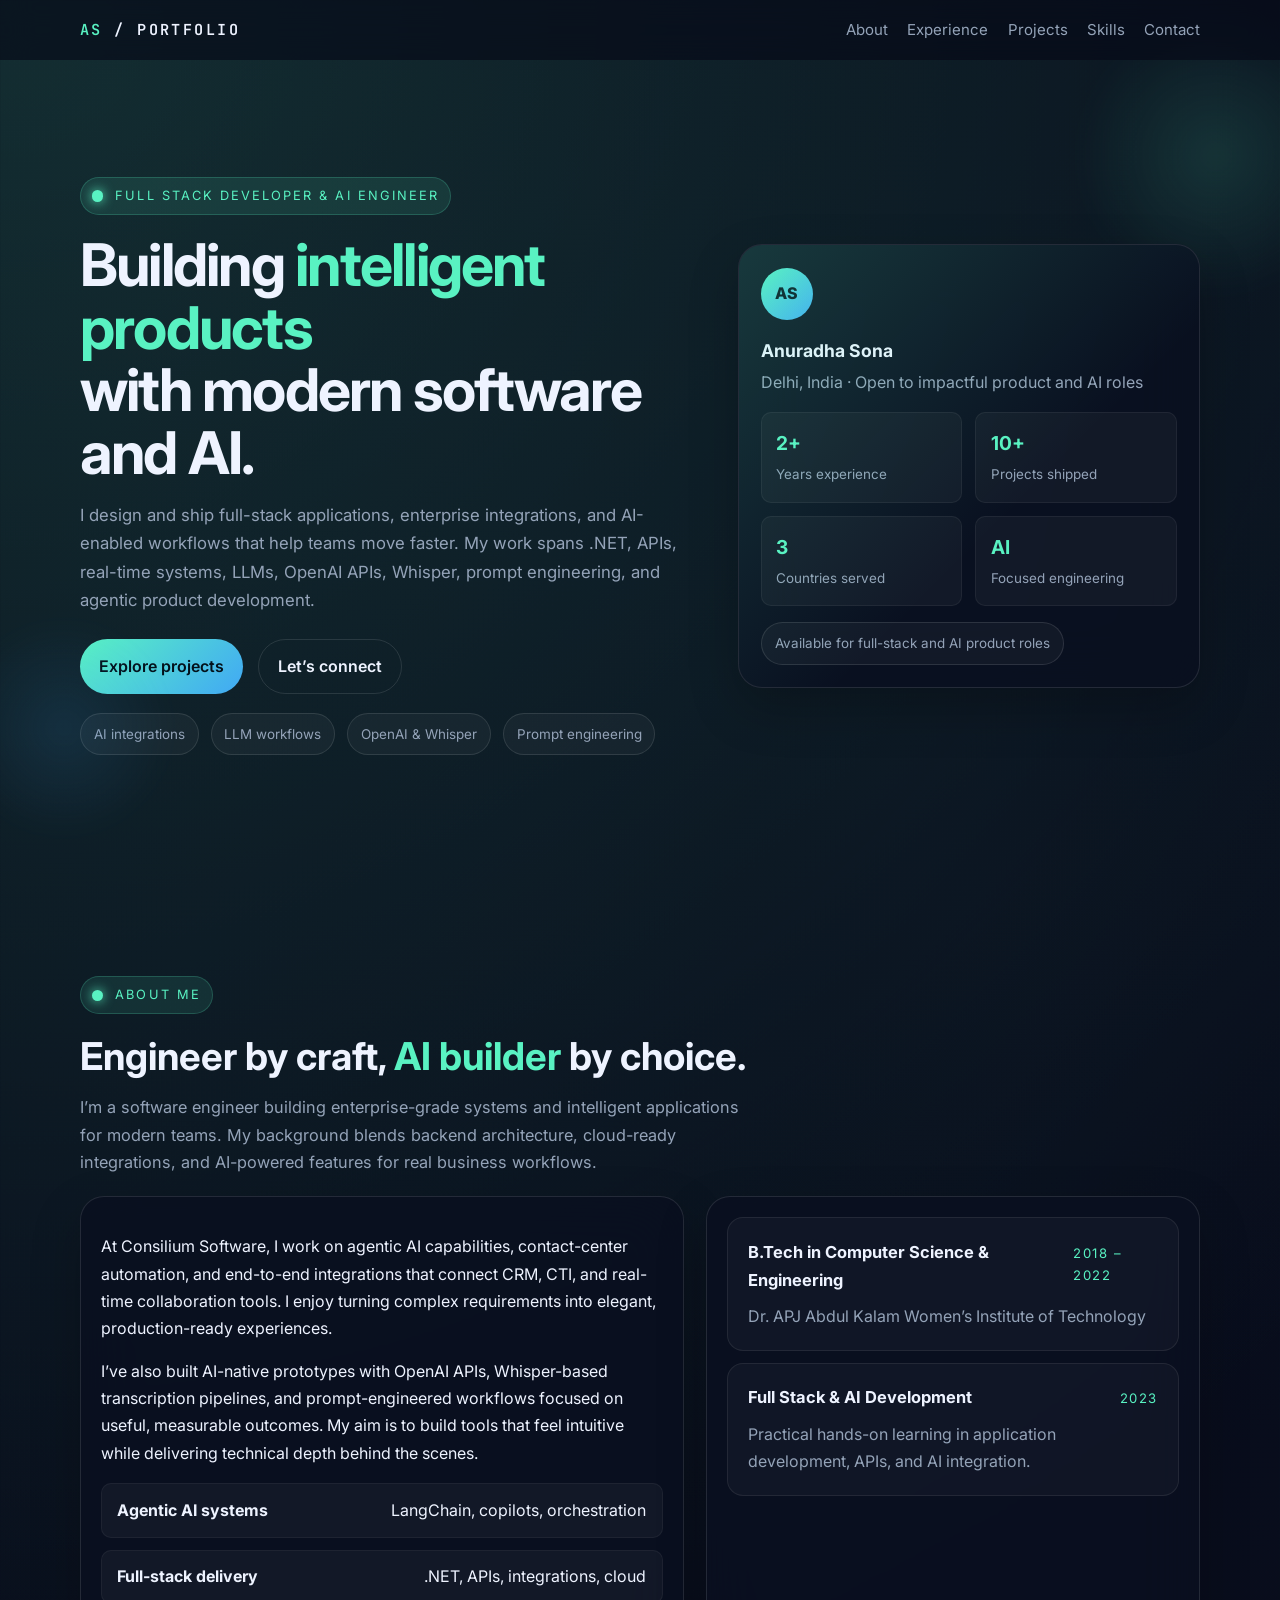
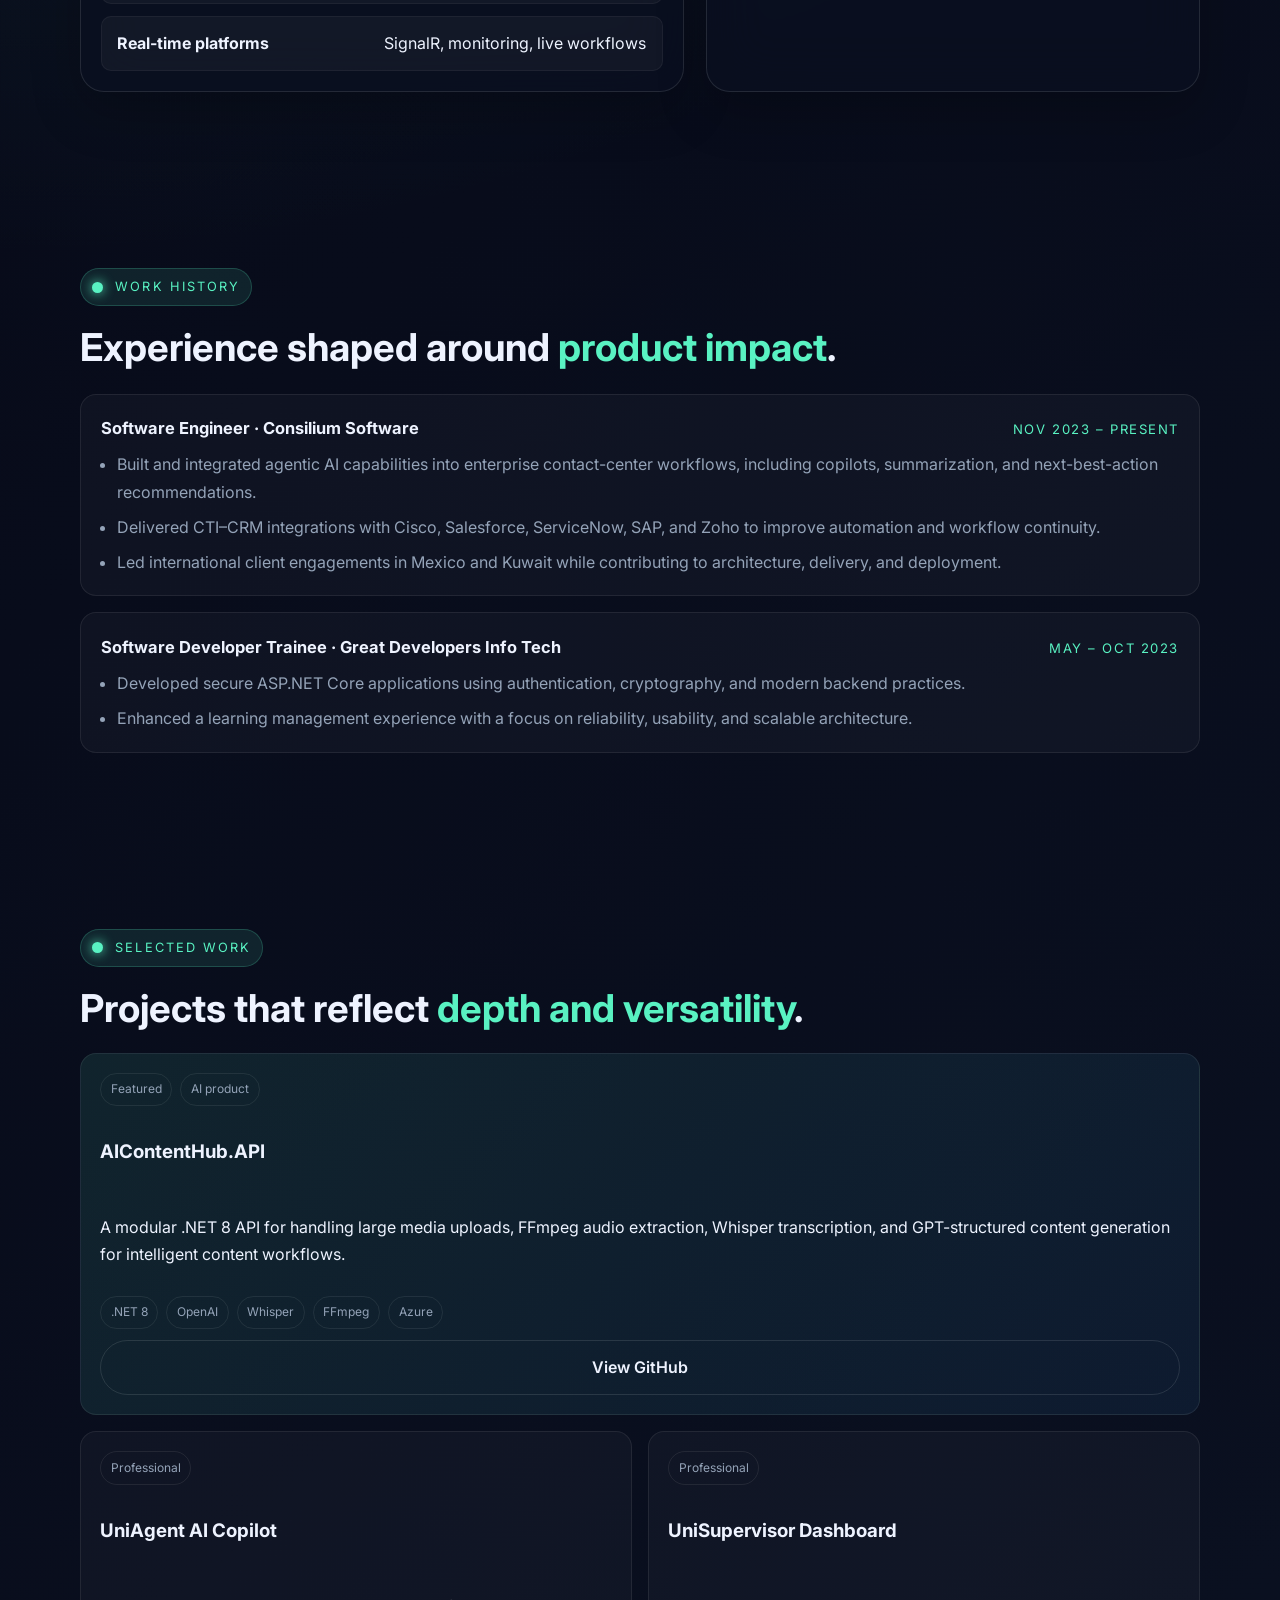
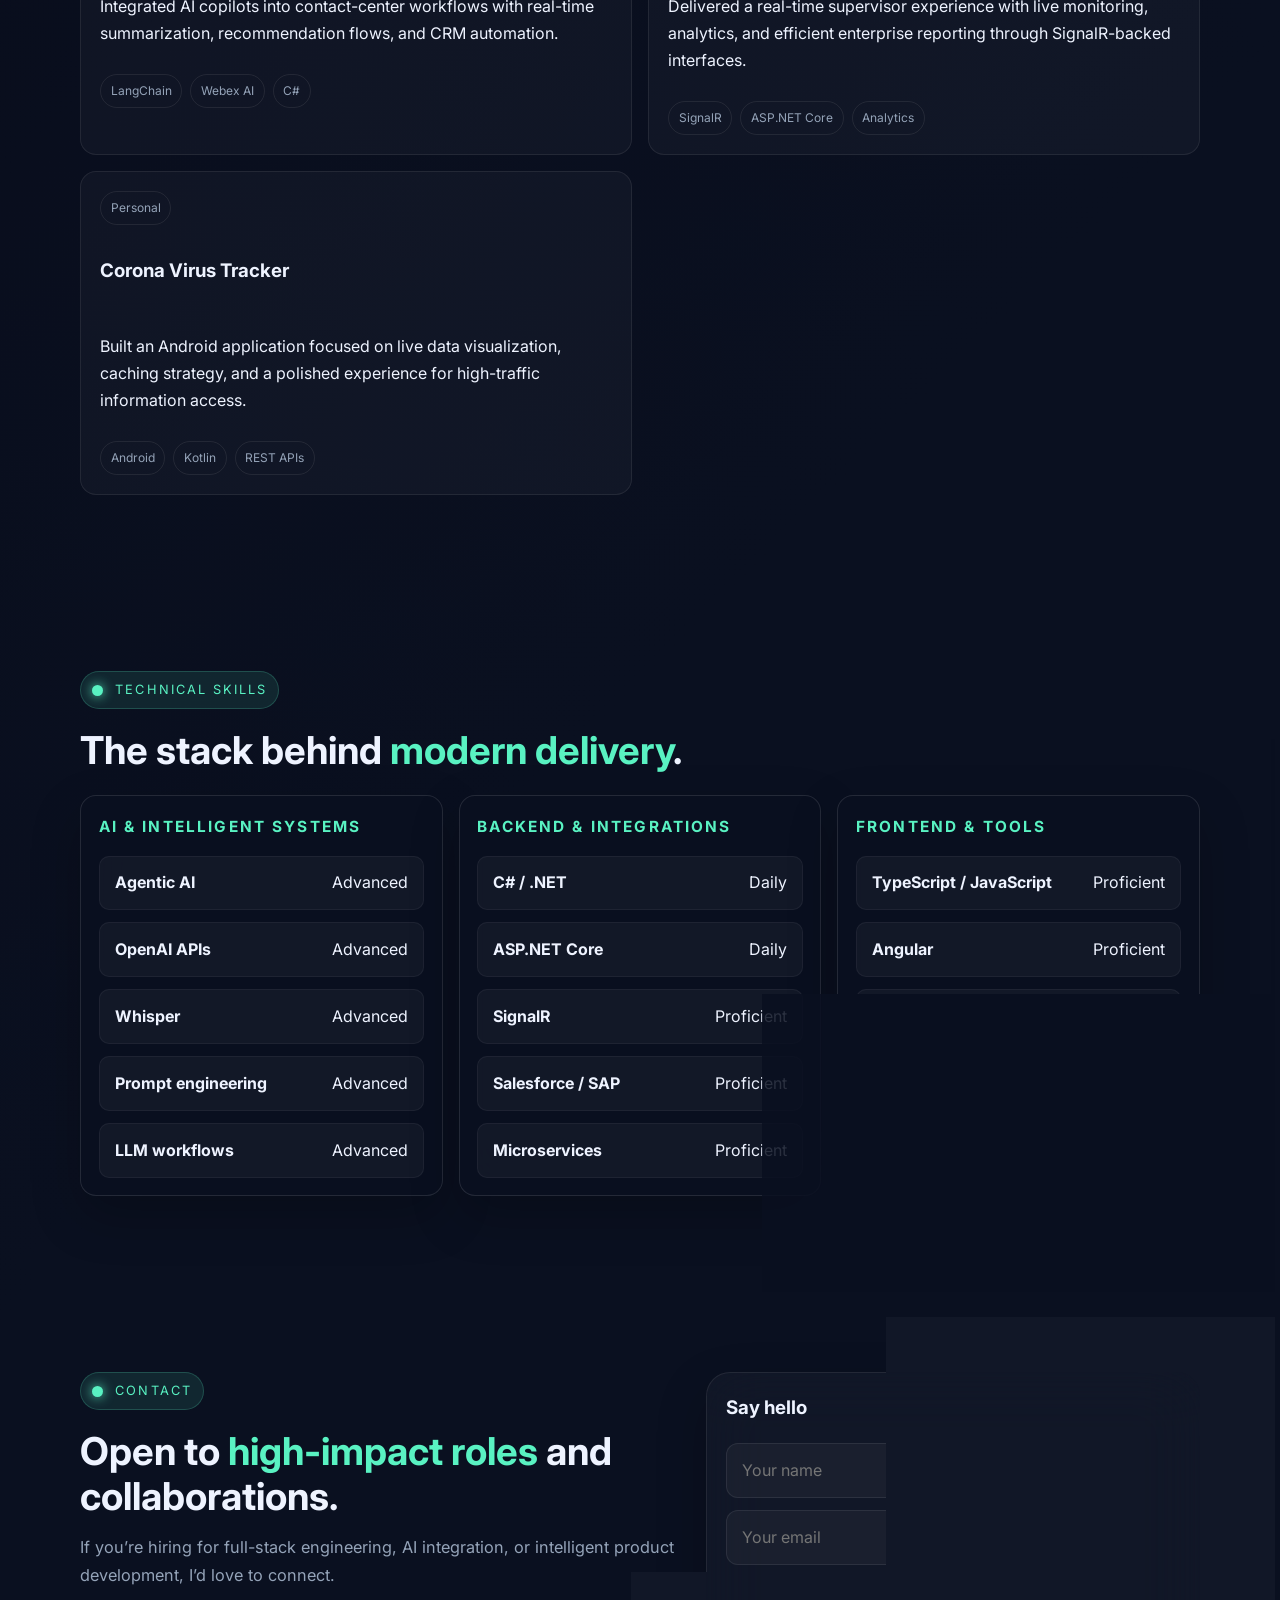
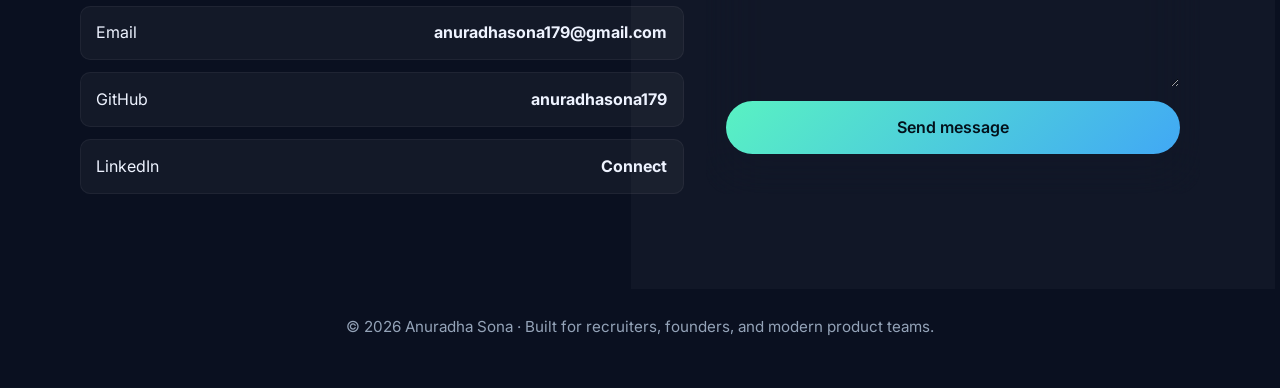
==== index.html @ 0323f6c6 "Refresh portfolio site with animated AI-focused design" ====
﻿<!DOCTYPE html>
<html lang="en">
  <head>
    <meta charset="UTF-8" />
    <meta name="viewport" content="width=device-width, initial-scale=1.0" />
    <meta name="description" content="Anuradha Sona is a Full Stack Developer and AI Engineer building intelligent applications with .NET, LLMs, OpenAI APIs, Whisper, and modern cloud integrations." />
    <meta name="theme-color" content="#060816" />
    <title>Anuradha Sona | Full Stack Developer & AI Engineer</title>
    <link rel="preconnect" href="https://fonts.googleapis.com" />
    <link rel="preconnect" href="https://fonts.gstatic.com" crossorigin />
    <link href="https://fonts.googleapis.com/css2?family=Inter:wght@400;500;600;700;800&family=JetBrains+Mono:wght@500;600&display=swap" rel="stylesheet" />
    <link rel="stylesheet" href="css/base.css" />
    <link rel="stylesheet" href="css/components.css" />
    <link rel="stylesheet" href="css/animations.css" />
  </head>
  <body>
    <div class="loading-screen" aria-hidden="true"><span>Loading portfolio…</span></div>
    <header class="site-header">
      <div class="container nav">
        <a class="brand" href="#hero"><span>AS</span> / portfolio</a>
        <nav aria-label="Primary navigation">
          <ul class="nav-links">
            <li><a href="#about">About</a></li>
            <li><a href="#experience">Experience</a></li>
            <li><a href="#projects">Projects</a></li>
            <li><a href="#skills">Skills</a></li>
            <li><a href="#contact">Contact</a></li>
          </ul>
        </nav>
      </div>
    </header>

    <main>
      <section class="hero" id="hero">
        <div class="hero-orb orb-one"></div>
        <div class="hero-orb orb-two"></div>
        <div class="container hero-grid">
          <div class="hero-copy reveal">
            <div class="eyebrow">Full Stack Developer & AI Engineer</div>
            <h1>Building <span>intelligent products</span><br />with modern software and AI.</h1>
            <p class="section-copy">I design and ship full-stack applications, enterprise integrations, and AI-enabled workflows that help teams move faster. My work spans .NET, APIs, real-time systems, LLMs, OpenAI APIs, Whisper, prompt engineering, and agentic product development.</p>
            <div class="hero-actions">
              <a class="btn btn-primary" href="#projects">Explore projects</a>
              <a class="btn btn-secondary" href="#contact">Let’s connect</a>
            </div>
            <ul class="hero-highlights">
              <li class="chip">AI integrations</li>
              <li class="chip">LLM workflows</li>
              <li class="chip">OpenAI & Whisper</li>
              <li class="chip">Prompt engineering</li>
            </ul>
          </div>
          <aside class="hero-card panel parallax-card reveal">
            <div class="avatar">AS</div>
            <h3>Anuradha Sona</h3>
            <p>Delhi, India · Open to impactful product and AI roles</p>
            <div class="stat-grid">
              <div class="stat-box"><strong>2+</strong><span>Years experience</span></div>
              <div class="stat-box"><strong>10+</strong><span>Projects shipped</span></div>
              <div class="stat-box"><strong>3</strong><span>Countries served</span></div>
              <div class="stat-box"><strong>AI</strong><span>Focused engineering</span></div>
            </div>
            <div class="chip">Available for full-stack and AI product roles</div>
          </aside>
        </div>
      </section>

      <section id="about">
        <div class="container">
          <div class="eyebrow">About me</div>
          <h2 class="section-title">Engineer by craft, <span>AI builder</span> by choice.</h2>
          <p class="section-copy reveal">I’m a software engineer building enterprise-grade systems and intelligent applications for modern teams. My background blends backend architecture, cloud-ready integrations, and AI-powered features for real business workflows.</p>
          <div class="about-grid" style="margin-top:1.2rem;">
            <div class="panel reveal" style="padding:1.25rem; border-radius: var(--radius-lg);">
              <p>At Consilium Software, I work on agentic AI capabilities, contact-center automation, and end-to-end integrations that connect CRM, CTI, and real-time collaboration tools. I enjoy turning complex requirements into elegant, production-ready experiences.</p>
              <p>I’ve also built AI-native prototypes with OpenAI APIs, Whisper-based transcription pipelines, and prompt-engineered workflows focused on useful, measurable outcomes. My aim is to build tools that feel intuitive while delivering technical depth behind the scenes.</p>
              <div class="focus-list">
                <div class="focus-item"><strong>Agentic AI systems</strong><span>LangChain, copilots, orchestration</span></div>
                <div class="focus-item"><strong>Full-stack delivery</strong><span>.NET, APIs, integrations, cloud</span></div>
                <div class="focus-item"><strong>Real-time platforms</strong><span>SignalR, monitoring, live workflows</span></div>
              </div>
            </div>
            <div class="panel reveal" style="padding:1.25rem; border-radius: var(--radius-lg);">
              <div class="timeline-card" style="margin-bottom:0.8rem;">
                <div class="timeline-head">
                  <h3>B.Tech in Computer Science & Engineering</h3>
                  <span class="timeline-meta">2018 – 2022</span>
                </div>
                <p style="margin:0; color: var(--muted);">Dr. APJ Abdul Kalam Women’s Institute of Technology</p>
              </div>
              <div class="timeline-card">
                <div class="timeline-head">
                  <h3>Full Stack & AI Development</h3>
                  <span class="timeline-meta">2023</span>
                </div>
                <p style="margin:0; color: var(--muted);">Practical hands-on learning in application development, APIs, and AI integration.</p>
              </div>
            </div>
          </div>
        </div>
      </section>

      <section id="experience">
        <div class="container">
          <div class="eyebrow">Work history</div>
          <h2 class="section-title">Experience shaped around <span>product impact</span>.</h2>
          <div class="timeline reveal">
            <article class="timeline-card">
              <div class="timeline-head">
                <h3>Software Engineer · Consilium Software</h3>
                <span class="timeline-meta">Nov 2023 – Present</span>
              </div>
              <ul>
                <li>Built and integrated agentic AI capabilities into enterprise contact-center workflows, including copilots, summarization, and next-best-action recommendations.</li>
                <li>Delivered CTI–CRM integrations with Cisco, Salesforce, ServiceNow, SAP, and Zoho to improve automation and workflow continuity.</li>
                <li>Led international client engagements in Mexico and Kuwait while contributing to architecture, delivery, and deployment.</li>
              </ul>
            </article>
            <article class="timeline-card">
              <div class="timeline-head">
                <h3>Software Developer Trainee · Great Developers Info Tech</h3>
                <span class="timeline-meta">May – Oct 2023</span>
              </div>
              <ul>
                <li>Developed secure ASP.NET Core applications using authentication, cryptography, and modern backend practices.</li>
                <li>Enhanced a learning management experience with a focus on reliability, usability, and scalable architecture.</li>
              </ul>
            </article>
          </div>
        </div>
      </section>

      <section id="projects">
        <div class="container">
          <div class="eyebrow">Selected work</div>
          <h2 class="section-title">Projects that reflect <span>depth and versatility</span>.</h2>
          <div class="project-grid">
            <article class="project-card featured reveal">
              <div class="tag-row"><span class="tag">Featured</span><span class="tag">AI product</span></div>
              <h3>AIContentHub.API</h3>
              <p>A modular .NET 8 API for handling large media uploads, FFmpeg audio extraction, Whisper transcription, and GPT-structured content generation for intelligent content workflows.</p>
              <div class="tag-row"><span class="tag">.NET 8</span><span class="tag">OpenAI</span><span class="tag">Whisper</span><span class="tag">FFmpeg</span><span class="tag">Azure</span></div>
              <a class="btn btn-secondary" href="https://github.com/anuradhasona179" target="_blank" rel="noreferrer">View GitHub</a>
            </article>
            <article class="project-card reveal">
              <div class="tag-row"><span class="tag">Professional</span></div>
              <h3>UniAgent AI Copilot</h3>
              <p>Integrated AI copilots into contact-center workflows with real-time summarization, recommendation flows, and CRM automation.</p>
              <div class="tag-row"><span class="tag">LangChain</span><span class="tag">Webex AI</span><span class="tag">C#</span></div>
            </article>
            <article class="project-card reveal">
              <div class="tag-row"><span class="tag">Professional</span></div>
              <h3>UniSupervisor Dashboard</h3>
              <p>Delivered a real-time supervisor experience with live monitoring, analytics, and efficient enterprise reporting through SignalR-backed interfaces.</p>
              <div class="tag-row"><span class="tag">SignalR</span><span class="tag">ASP.NET Core</span><span class="tag">Analytics</span></div>
            </article>
            <article class="project-card reveal">
              <div class="tag-row"><span class="tag">Personal</span></div>
              <h3>Corona Virus Tracker</h3>
              <p>Built an Android application focused on live data visualization, caching strategy, and a polished experience for high-traffic information access.</p>
              <div class="tag-row"><span class="tag">Android</span><span class="tag">Kotlin</span><span class="tag">REST APIs</span></div>
            </article>
          </div>
        </div>
      </section>

      <section id="skills">
        <div class="container">
          <div class="eyebrow">Technical skills</div>
          <h2 class="section-title">The stack behind <span>modern delivery</span>.</h2>
          <div class="skills-grid">
            <div class="panel reveal">
              <h3>AI & intelligent systems</h3>
              <div class="skill-list">
                <div class="skill-item"><strong>Agentic AI</strong><span>Advanced</span></div>
                <div class="skill-item"><strong>OpenAI APIs</strong><span>Advanced</span></div>
                <div class="skill-item"><strong>Whisper</strong><span>Advanced</span></div>
                <div class="skill-item"><strong>Prompt engineering</strong><span>Advanced</span></div>
                <div class="skill-item"><strong>LLM workflows</strong><span>Advanced</span></div>
              </div>
            </div>
            <div class="panel reveal">
              <h3>Backend & integrations</h3>
              <div class="skill-list">
                <div class="skill-item"><strong>C# / .NET</strong><span>Daily</span></div>
                <div class="skill-item"><strong>ASP.NET Core</strong><span>Daily</span></div>
                <div class="skill-item"><strong>SignalR</strong><span>Proficient</span></div>
                <div class="skill-item"><strong>Salesforce / SAP</strong><span>Proficient</span></div>
                <div class="skill-item"><strong>Microservices</strong><span>Proficient</span></div>
              </div>
            </div>
            <div class="panel reveal">
              <h3>Frontend & tools</h3>
              <div class="skill-list">
                <div class="skill-item"><strong>TypeScript / JavaScript</strong><span>Proficient</span></div>
                <div class="skill-item"><strong>Angular</strong><span>Proficient</span></div>
                <div class="skill-item"><strong>SQL / DBMS</strong><span>Daily</span></div>
                <div class="skill-item"><strong>Git / TFS</strong><span>Daily</span></div>
                <div class="skill-item"><strong>Docker / Cloud</strong><span>Growing</span></div>
              </div>
            </div>
          </div>
        </div>
      </section>

      <section id="contact">
        <div class="container contact-grid">
          <div class="contact-copy reveal">
            <div class="eyebrow">Contact</div>
            <h2 class="section-title">Open to <span>high-impact roles</span> and collaborations.</h2>
            <p class="section-copy">If you’re hiring for full-stack engineering, AI integration, or intelligent product development, I’d love to connect.</p>
            <div class="contact-list">
              <a class="contact-link" href="mailto:anuradhasona179@gmail.com"><span>Email</span><strong>anuradhasona179@gmail.com</strong></a>
              <a class="contact-link" href="https://github.com/anuradhasona179" target="_blank" rel="noreferrer"><span>GitHub</span><strong>anuradhasona179</strong></a>
              <a class="contact-link" href="https://www.linkedin.com/" target="_blank" rel="noreferrer"><span>LinkedIn</span><strong>Connect</strong></a>
            </div>
          </div>
          <div class="contact-card panel reveal">
            <h3 style="margin-top:0;">Say hello</h3>
            <form class="contact-form">
              <input type="text" name="name" placeholder="Your name" required />
              <input type="email" name="email" placeholder="Your email" required />
              <textarea name="message" placeholder="Tell me about the role or project"></textarea>
              <button class="btn btn-primary" type="submit">Send message</button>
            </form>
          </div>
        </div>
      </section>
    </main>

    <footer class="site-footer">
      <div class="container">© 2026 Anuradha Sona · Built for recruiters, founders, and modern product teams.</div>
    </footer>

    <script src="js/main.js"></script>
    <script src="js/animations.js"></script>
  </body>
</html>
---- css/base.css ----
:root {
  --bg: #060816;
  --bg-soft: #0c1226;
  --panel: rgba(10, 16, 32, 0.86);
  --border: rgba(255,255,255,0.11);
  --text: #eef3ff;
  --muted: #94a3b8;
  --accent: #59f2c2;
  --accent-strong: #41a8f5;
  --accent-warm: #ff9966;
  --shadow: 0 20px 50px rgba(0,0,0,0.22);
  --radius-lg: 24px;
  --radius-md: 16px;
  --radius-sm: 10px;
  color-scheme: dark;
}

* { box-sizing: border-box; }
html { scroll-behavior: smooth; }
body {
  margin: 0;
  font-family: "Inter", "Segoe UI", Roboto, sans-serif;
  background:
    radial-gradient(circle at top left, rgba(89,242,194,0.16), transparent 35%),
    linear-gradient(135deg, var(--bg), #0a1020 70%);
  color: var(--text);
  line-height: 1.7;
  overflow-x: hidden;
}

body.loaded .loading-screen { opacity: 0; visibility: hidden; }
a { color: inherit; text-decoration: none; }
img { max-width: 100%; display: block; }
button, input, textarea { font: inherit; }

.container {
  width: min(1120px, calc(100% - 2rem));
  margin: 0 auto;
}

section {
  padding: 5.5rem 0;
  position: relative;
}

.eyebrow {
  display: inline-flex;
  align-items: center;
  gap: 0.75rem;
  padding: 0.45rem 0.7rem;
  border-radius: 999px;
  background: rgba(89,242,194,0.1);
  border: 1px solid rgba(89,242,194,0.2);
  color: var(--accent);
  font-size: 0.8rem;
  text-transform: uppercase;
  letter-spacing: 0.16em;
  margin-bottom: 1.2rem;
}

.eyebrow::before {
  content: "";
  width: 0.7rem;
  height: 0.7rem;
  border-radius: 50%;
  background: var(--accent);
  box-shadow: 0 0 0.7rem var(--accent);
}

.section-title {
  font-size: clamp(1.9rem, 3vw, 2.8rem);
  line-height: 1.15;
  margin: 0 0 0.9rem;
  font-weight: 700;
}

.section-title span { color: var(--accent); }

.section-copy {
  color: var(--muted);
  font-size: 1.02rem;
  max-width: 680px;
}

.panel {
  background: var(--panel);
  border: 1px solid var(--border);
  box-shadow: var(--shadow);
  backdrop-filter: blur(28px);
}

.chip {
  display: inline-flex;
  align-items: center;
  gap: 0.5rem;
  padding: 0.55rem 0.8rem;
  border-radius: 999px;
  background: rgba(255,255,255,0.04);
  border: 1px solid var(--border);
  color: var(--muted);
  font-size: 0.84rem;
}

.sr-only {
  position: absolute;
  width: 1px;
  height: 1px;
  padding: 0;
  margin: -1px;
  overflow: hidden;
  clip: rect(0,0,0,0);
  border: 0;
}

@media (max-width: 720px) {
  section { padding: 4.25rem 0; }
}
---- css/components.css ----
.site-header {
  position: sticky;
  top: 0;
  z-index: 40;
  backdrop-filter: blur(16px);
  background: rgba(6, 8, 22, 0.6);
  border-bottom: 1px solid transparent;
  transition: border-color 220ms ease, background 220ms ease;
}

.site-header.scrolled {
  background: rgba(6, 8, 22, 0.9);
  border-color: var(--border);
}

.nav {
  display: flex;
  align-items: center;
  justify-content: space-between;
  padding: 1rem 0;
}

.brand {
  font-family: "JetBrains Mono", "Fira Code", monospace;
  font-size: 0.95rem;
  font-weight: 600;
  letter-spacing: 0.16em;
  text-transform: uppercase;
}

.brand span { color: var(--accent); }

.nav-links {
  display: flex;
  gap: 1.2rem;
  list-style: none;
  padding: 0;
  margin: 0;
}

.nav-links a {
  color: var(--muted);
  font-size: 0.94rem;
  transition: color 180ms ease;
}

.nav-links a:hover,
.nav-links a:focus-visible {
  color: var(--accent);
}

.hero {
  padding-top: 4.5rem;
  min-height: 92vh;
  display: flex;
  align-items: center;
}

.hero-grid {
  display: grid;
  grid-template-columns: 1.15fr 0.85fr;
  gap: 2rem;
  align-items: center;
}

.hero-copy h1 {
  font-size: clamp(2.3rem, 4.6vw, 4.4rem);
  line-height: 1.06;
  margin: 0 0 1rem;
  letter-spacing: -0.03em;
}

.hero-copy h1 span {
  color: var(--accent);
}

.hero-copy .section-copy {
  font-size: 1.05rem;
  margin-bottom: 1.4rem;
}

.hero-actions {
  display: flex;
  flex-wrap: wrap;
  gap: 0.9rem;
  margin: 1.5rem 0 1.2rem;
}

.btn {
  display: inline-flex;
  align-items: center;
  justify-content: center;
  border-radius: 999px;
  padding: 0.8rem 1.2rem;
  font-weight: 600;
  transition: transform 180ms ease, border-color 180ms ease, background 180ms ease;
}

.btn:hover,
.btn:focus-visible {
  transform: translateY(-2px);
}

.btn-primary {
  background: linear-gradient(135deg, var(--accent), var(--accent-strong));
  color: #03111b;
}

.btn-secondary {
  border: 1px solid var(--border);
  color: var(--text);
}

.hero-highlights {
  display: flex;
  flex-wrap: wrap;
  gap: 0.75rem;
  list-style: none;
  padding: 0;
  margin: 0;
}

.hero-card {
  padding: 1.4rem;
  border-radius: var(--radius-lg);
  position: relative;
  overflow: hidden;
}

.hero-card::before {
  content: "";
  position: absolute;
  inset: 0;
  background: linear-gradient(135deg, rgba(89,242,194,0.18), transparent 60%);
  pointer-events: none;
}

.avatar {
  width: 3.25rem;
  height: 3.25rem;
  border-radius: 50%;
  display: grid;
  place-items: center;
  background: linear-gradient(135deg, var(--accent), var(--accent-strong));
  color: #04131f;
  font-weight: 800;
  margin-bottom: 1rem;
}

.hero-card h3 {
  margin: 0 0 0.2rem;
  font-size: 1.1rem;
}

.hero-card p {
  margin: 0 0 1rem;
  color: var(--muted);
}

.stat-grid {
  display: grid;
  grid-template-columns: repeat(2, minmax(0, 1fr));
  gap: 0.8rem;
  margin-bottom: 1rem;
}

.stat-box {
  padding: 0.9rem;
  border-radius: var(--radius-sm);
  background: rgba(255,255,255,0.04);
  border: 1px solid rgba(255,255,255,0.06);
}

.stat-box strong {
  display: block;
  font-size: 1.2rem;
  color: var(--accent);
}

.stat-box span { color: var(--muted); font-size: 0.84rem; }

.about-grid,
.contact-grid {
  display: grid;
  grid-template-columns: 1.1fr 0.9fr;
  gap: 1.4rem;
}

.about-copy p,
.contact-copy p {
  color: var(--muted);
  margin-bottom: 1rem;
}

.focus-list,
.skill-list {
  display: grid;
  gap: 0.75rem;
  margin-top: 1rem;
}

.focus-item,
.skill-item {
  display: flex;
  justify-content: space-between;
  gap: 1rem;
  padding: 0.8rem 0.95rem;
  border-radius: var(--radius-sm);
  background: rgba(255,255,255,0.04);
  border: 1px solid rgba(255,255,255,0.05);
}

.focus-item strong,
.skill-item strong { color: var(--text); }

.timeline {
  display: grid;
  gap: 1rem;
  margin-top: 1.5rem;
}

.timeline-card {
  padding: 1.2rem 1.25rem;
  border-radius: var(--radius-md);
  border: 1px solid rgba(255,255,255,0.08);
  background: rgba(255,255,255,0.03);
}

.timeline-head {
  display: flex;
  justify-content: space-between;
  align-items: baseline;
  gap: 1rem;
  margin-bottom: 0.6rem;
}

.timeline-head h3 { margin: 0; font-size: 1.03rem; }

.timeline-meta {
  color: var(--accent);
  font-size: 0.82rem;
  text-transform: uppercase;
  letter-spacing: 0.12em;
}

.timeline-card ul {
  margin: 0;
  padding-left: 1rem;
  color: var(--muted);
}

.timeline-card li + li { margin-top: 0.5rem; }

.project-grid {
  display: grid;
  grid-template-columns: repeat(2, minmax(0, 1fr));
  gap: 1rem;
  margin-top: 1.4rem;
}

.project-card {
  padding: 1.2rem;
  border-radius: var(--radius-md);
  border: 1px solid rgba(255,255,255,0.08);
  background: rgba(255,255,255,0.03);
  display: flex;
  flex-direction: column;
  gap: 0.7rem;
  transition: transform 220ms ease, border-color 220ms ease;
}

.project-card:hover {
  transform: translateY(-4px);
  border-color: rgba(89,242,194,0.28);
}

.project-card.featured {
  grid-column: span 2;
  background: linear-gradient(135deg, rgba(89,242,194,0.1), rgba(65,168,245,0.08));
}

.project-card .tag-row {
  display: flex;
  flex-wrap: wrap;
  gap: 0.5rem;
}

.project-card .tag {
  font-size: 0.75rem;
  color: var(--muted);
  padding: 0.35rem 0.6rem;
  border-radius: 999px;
  border: 1px solid rgba(255,255,255,0.08);
}

.skills-grid {
  display: grid;
  grid-template-columns: repeat(3, minmax(0, 1fr));
  gap: 1rem;
  margin-top: 1.4rem;
}

.skills-grid .panel {
  padding: 1.1rem;
  border-radius: var(--radius-md);
}

.skills-grid h3 {
  margin: 0 0 0.9rem;
  font-size: 0.96rem;
  color: var(--accent);
  text-transform: uppercase;
  letter-spacing: 0.14em;
}

.contact-card {
  padding: 1.2rem;
  border-radius: var(--radius-lg);
  border: 1px solid rgba(255,255,255,0.08);
  background: rgba(255,255,255,0.03);
}

.contact-list {
  display: grid;
  gap: 0.75rem;
  margin-top: 1rem;
}

.contact-link {
  display: flex;
  justify-content: space-between;
  align-items: center;
  padding: 0.8rem 0.95rem;
  border-radius: var(--radius-sm);
  background: rgba(255,255,255,0.04);
  border: 1px solid rgba(255,255,255,0.05);
}

.contact-form {
  display: grid;
  gap: 0.8rem;
  margin-top: 0.8rem;
}

.contact-form input,
.contact-form textarea {
  width: 100%;
  padding: 0.8rem 0.9rem;
  border-radius: 0.75rem;
  border: 1px solid rgba(255,255,255,0.08);
  background: rgba(255,255,255,0.04);
  color: var(--text);
}

.contact-form textarea { min-height: 110px; resize: vertical; }

.contact-form button {
  border: 0;
  cursor: pointer;
}

.site-footer {
  padding: 2rem 0 3rem;
  color: var(--muted);
  text-align: center;
  font-size: 0.95rem;
}

@media (max-width: 900px) {
  .hero-grid,
  .about-grid,
  .contact-grid {
    grid-template-columns: 1fr;
  }
  .project-grid,
  .skills-grid {
    grid-template-columns: 1fr;
  }
  .project-card.featured {
    grid-column: span 1;
  }
}

@media (max-width: 720px) {
  .nav-links { display: none; }
  .hero { padding-top: 3rem; }
  .stat-grid { grid-template-columns: 1fr; }
  .timeline-head { flex-direction: column; align-items: flex-start; }
}
---- css/animations.css ----
.loading-screen {
  position: fixed;
  inset: 0;
  z-index: 100;
  display: grid;
  place-items: center;
  background: #040611;
  transition: opacity 260ms ease, visibility 260ms ease;
}

.loading-screen span {
  color: var(--accent);
  font-family: "JetBrains Mono", "Fira Code", monospace;
  font-size: 0.95rem;
  letter-spacing: 0.16em;
  text-transform: uppercase;
  animation: pulse 1.2s infinite ease-in-out;
}

.reveal {
  opacity: 0;
  transform: translateY(22px);
  transition: opacity 650ms ease, transform 650ms ease;
}

.reveal.visible {
  opacity: 1;
  transform: none;
}

.hero-orb {
  position: absolute;
  border-radius: 50%;
  filter: blur(10px);
  opacity: 0.65;
  pointer-events: none;
}

.orb-one {
  width: 18rem;
  height: 18rem;
  right: -5rem;
  top: -3rem;
  background: radial-gradient(circle, rgba(89,242,194,0.2), transparent 70%);
  animation: float 6s ease-in-out infinite;
}

.orb-two {
  width: 14rem;
  height: 14rem;
  left: -3rem;
  bottom: 3rem;
  background: radial-gradient(circle, rgba(65,168,245,0.18), transparent 70%);
  animation: float 8s ease-in-out infinite reverse;
}

@keyframes float {
  0%,100% { transform: translate3d(0,0,0); }
  50% { transform: translate3d(0,12px,0); }
}

@keyframes pulse {
  0%,100% { opacity: 0.7; }
  50% { opacity: 1; }
}

@media (prefers-reduced-motion: reduce) {
  *, *::before, *::after {
    animation-duration: 0.01ms !important;
    animation-iteration-count: 1 !important;
    transition-duration: 0.01ms !important;
    scroll-behavior: auto !important;
  }
  .reveal { opacity: 1; transform: none; }
}
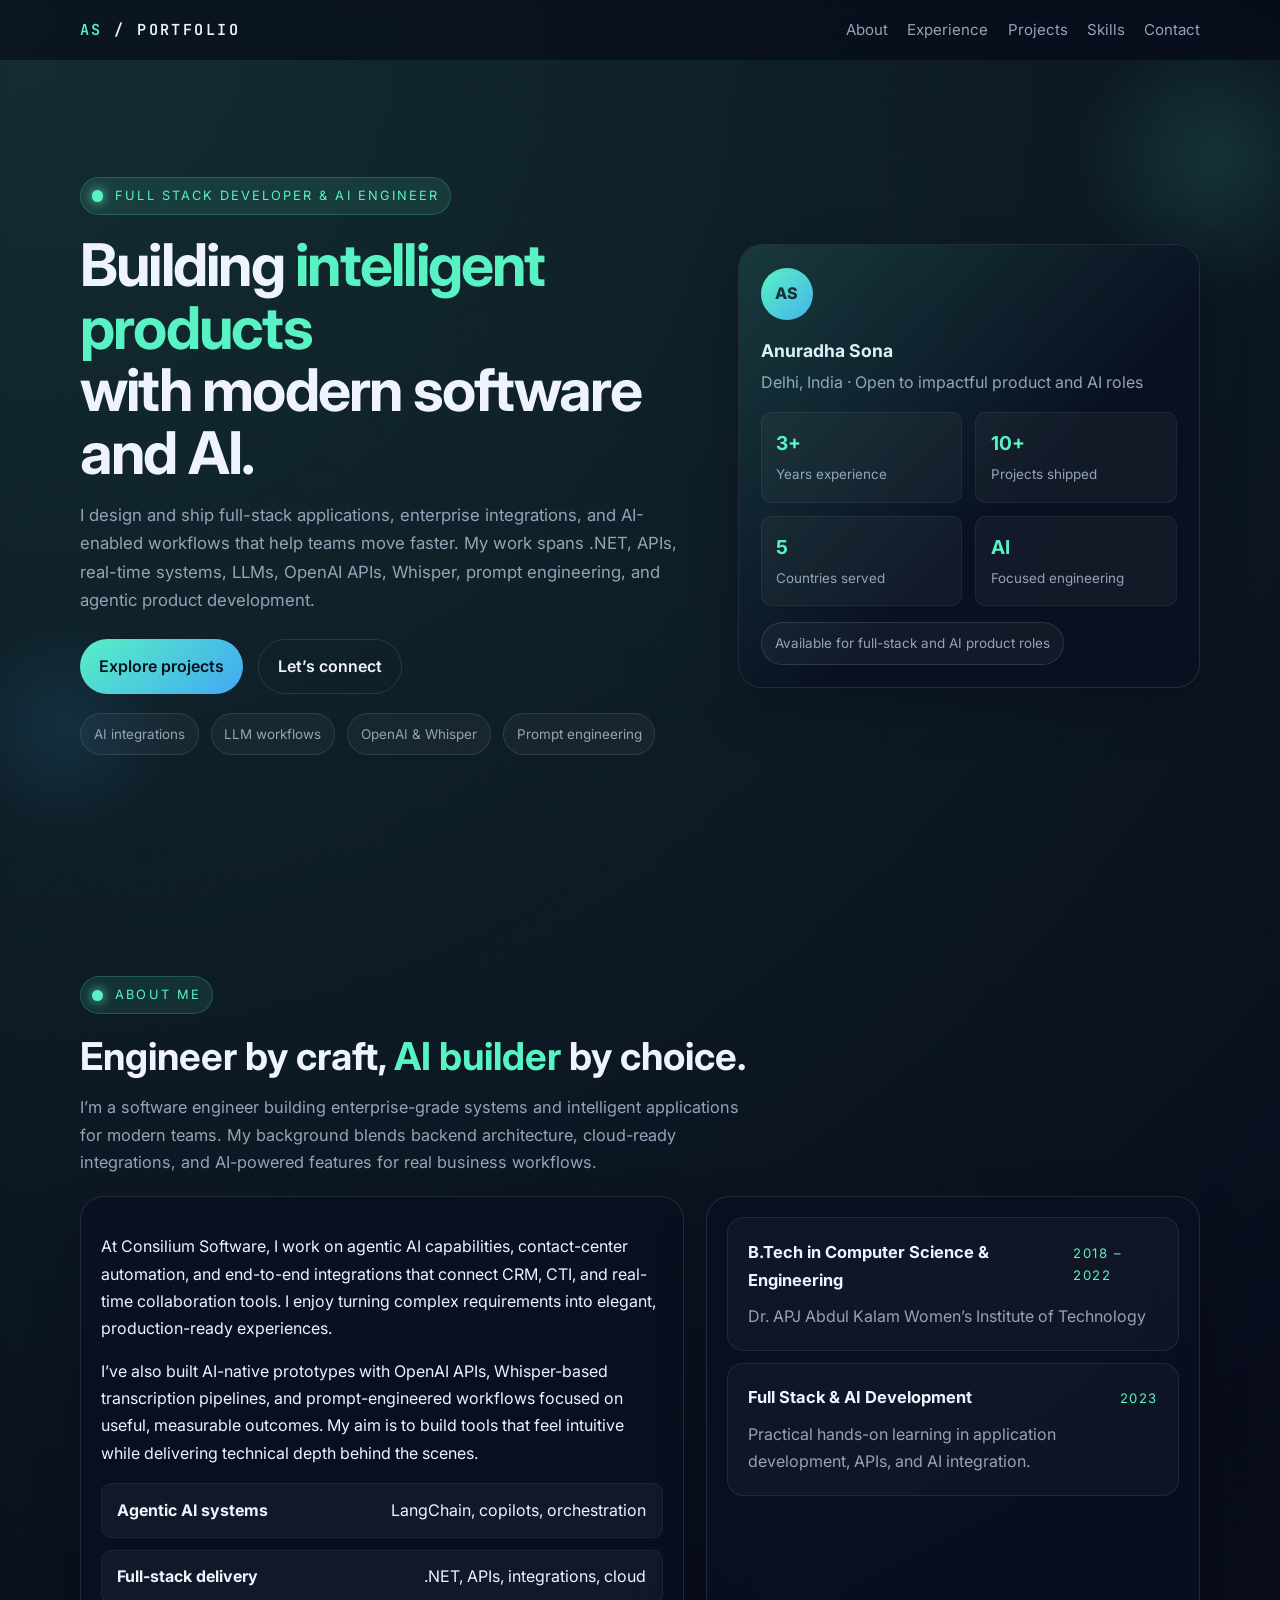
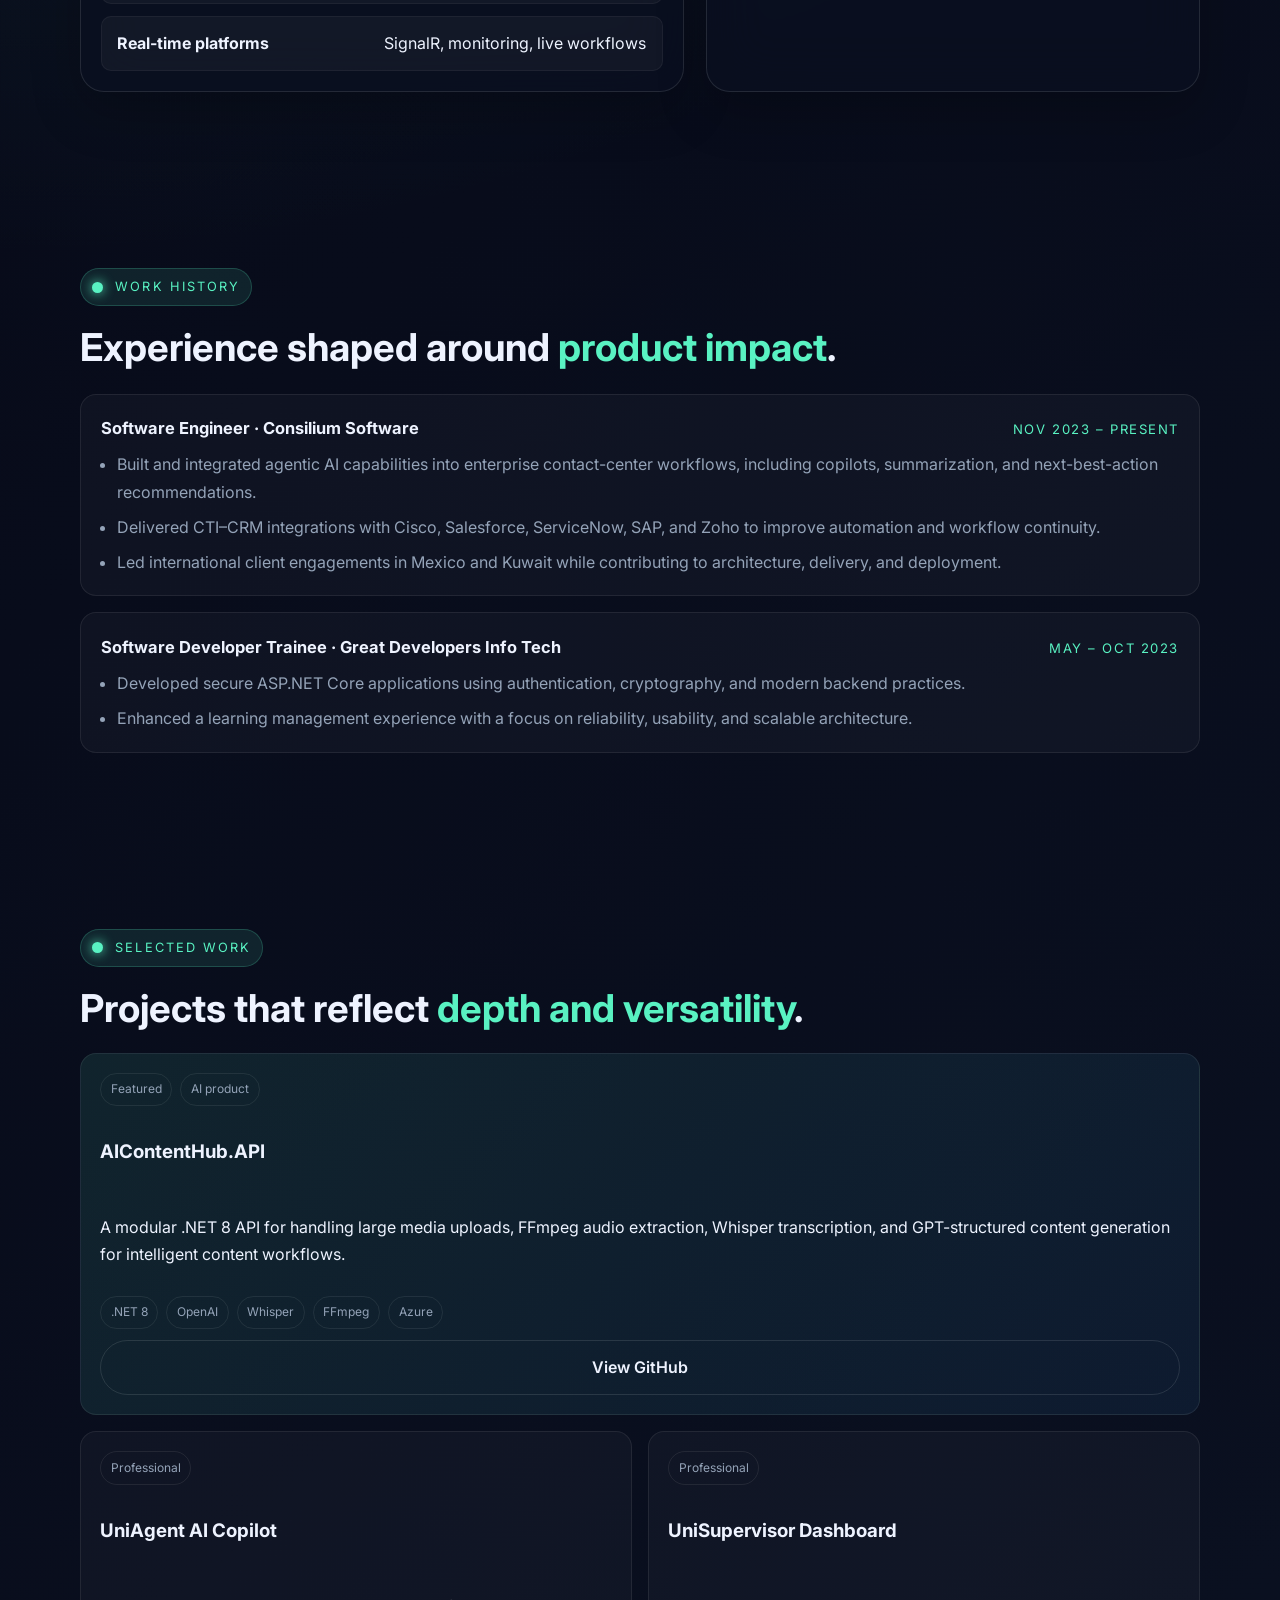
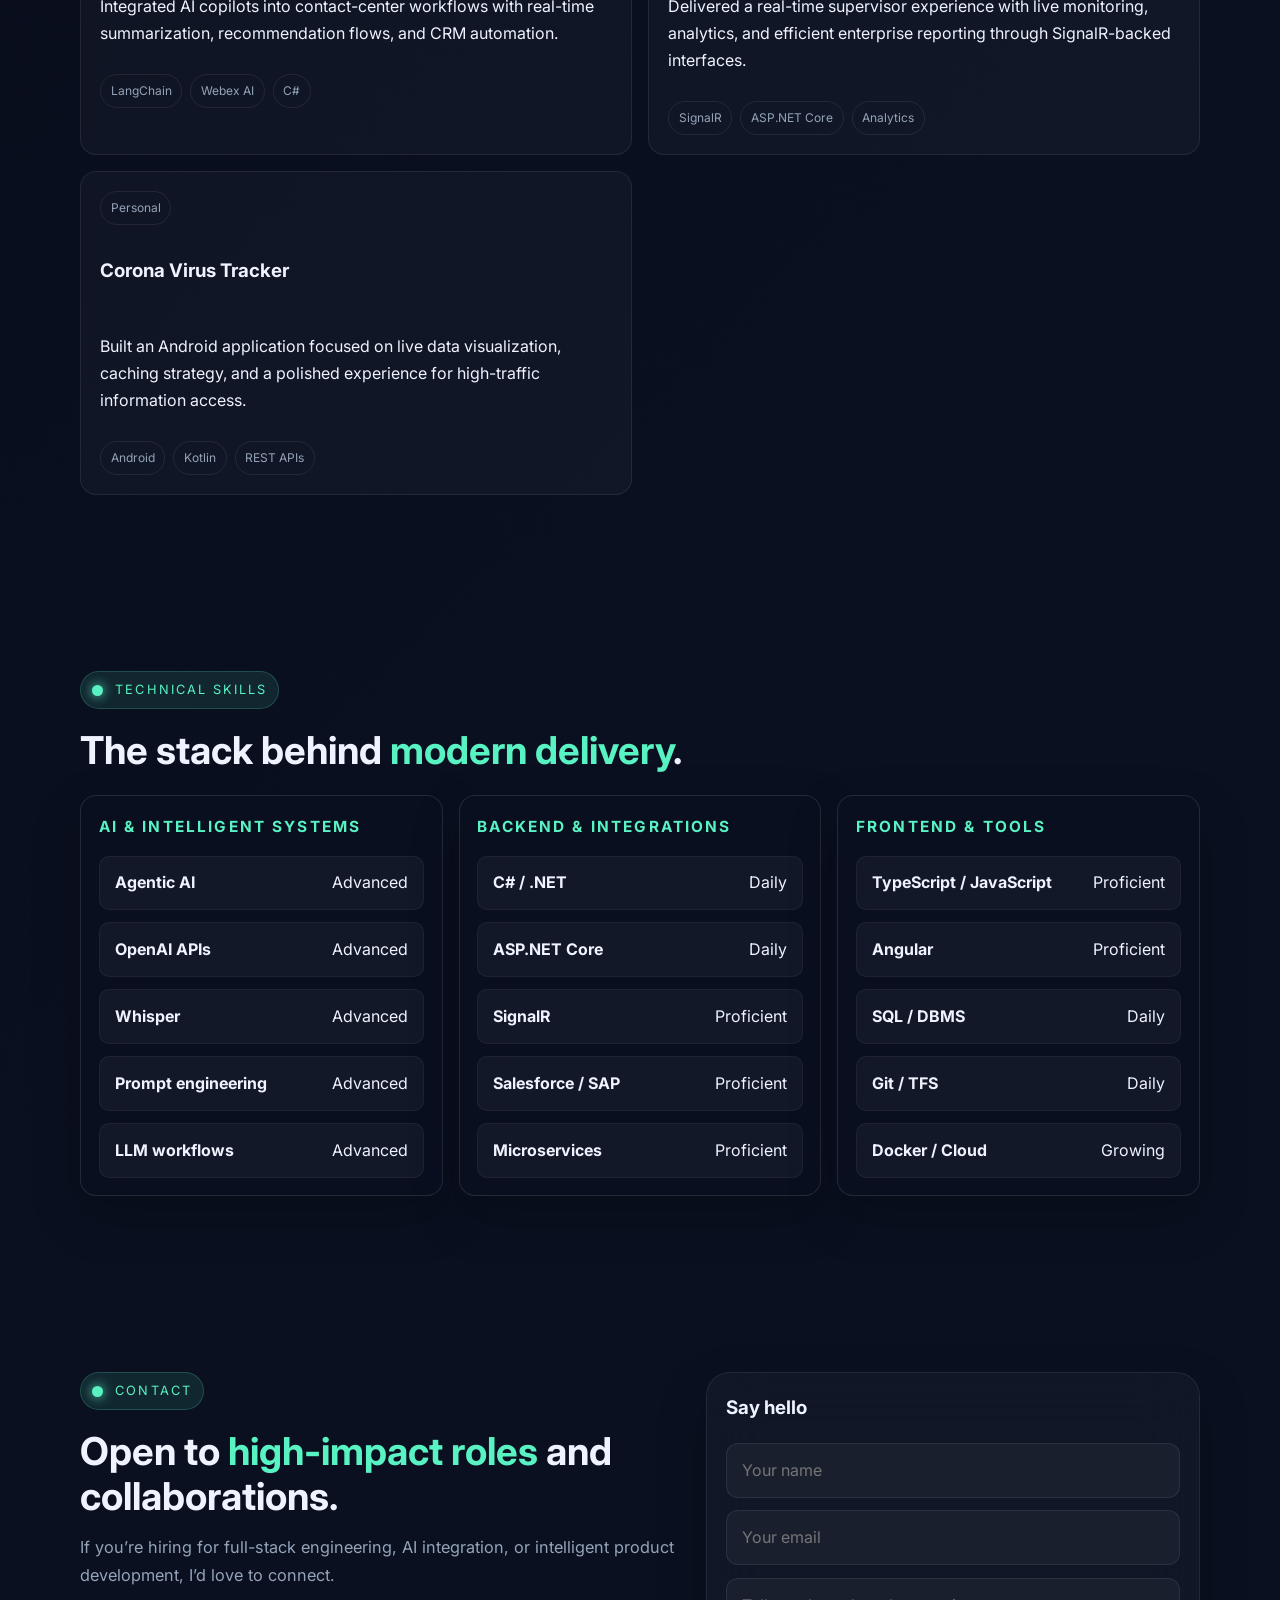
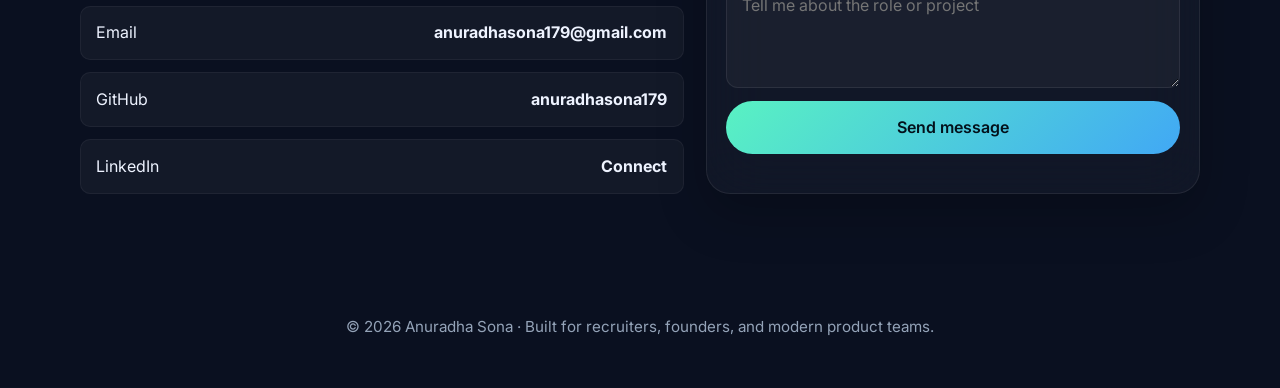
==== commit 6d9a94d3: "Update hero stats to 3+ years and 5 countries" ====
--- a/index.html
+++ b/index.html
@@ -55,9 +55,9 @@
             <h3>Anuradha Sona</h3>
             <p>Delhi, India · Open to impactful product and AI roles</p>
             <div class="stat-grid">
-              <div class="stat-box"><strong>2+</strong><span>Years experience</span></div>
+              <div class="stat-box"><strong>3+</strong><span>Years experience</span></div>
               <div class="stat-box"><strong>10+</strong><span>Projects shipped</span></div>
-              <div class="stat-box"><strong>3</strong><span>Countries served</span></div>
+              <div class="stat-box"><strong>5</strong><span>Countries served</span></div>
               <div class="stat-box"><strong>AI</strong><span>Focused engineering</span></div>
             </div>
             <div class="chip">Available for full-stack and AI product roles</div>
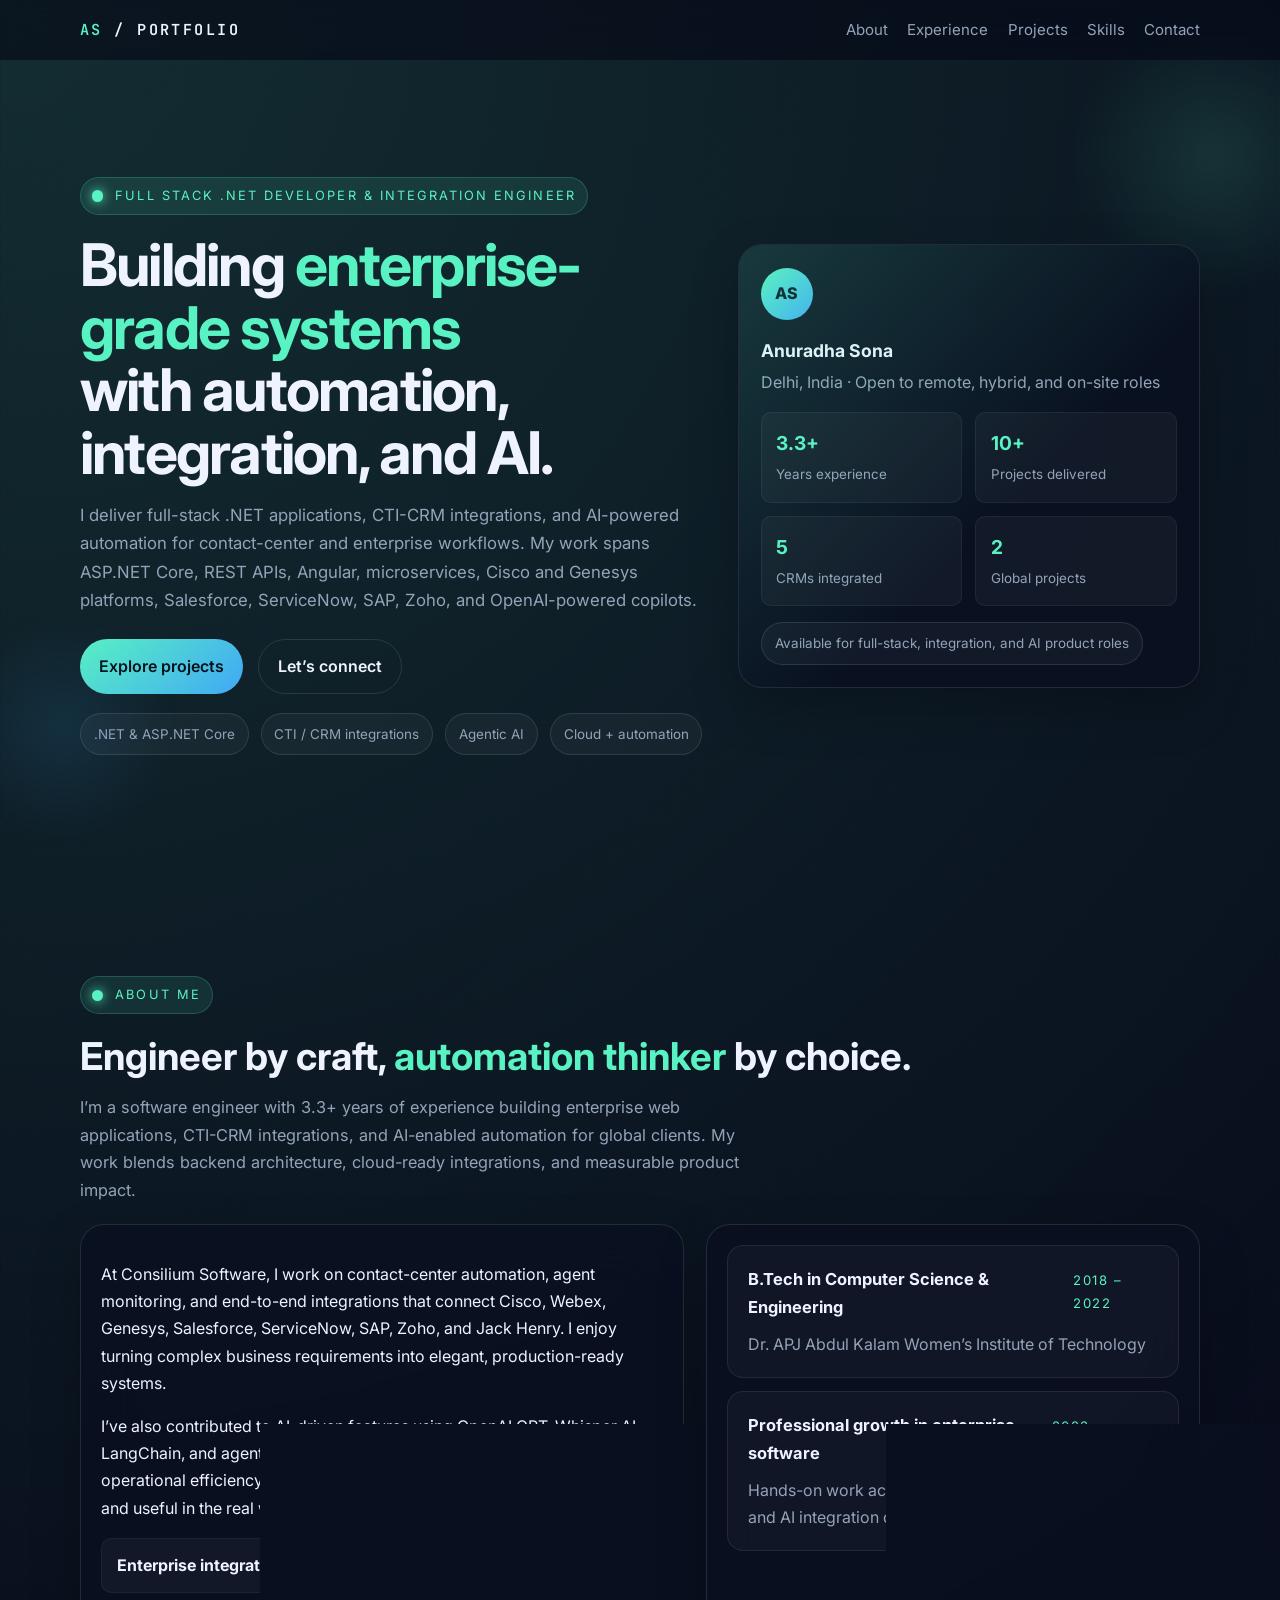
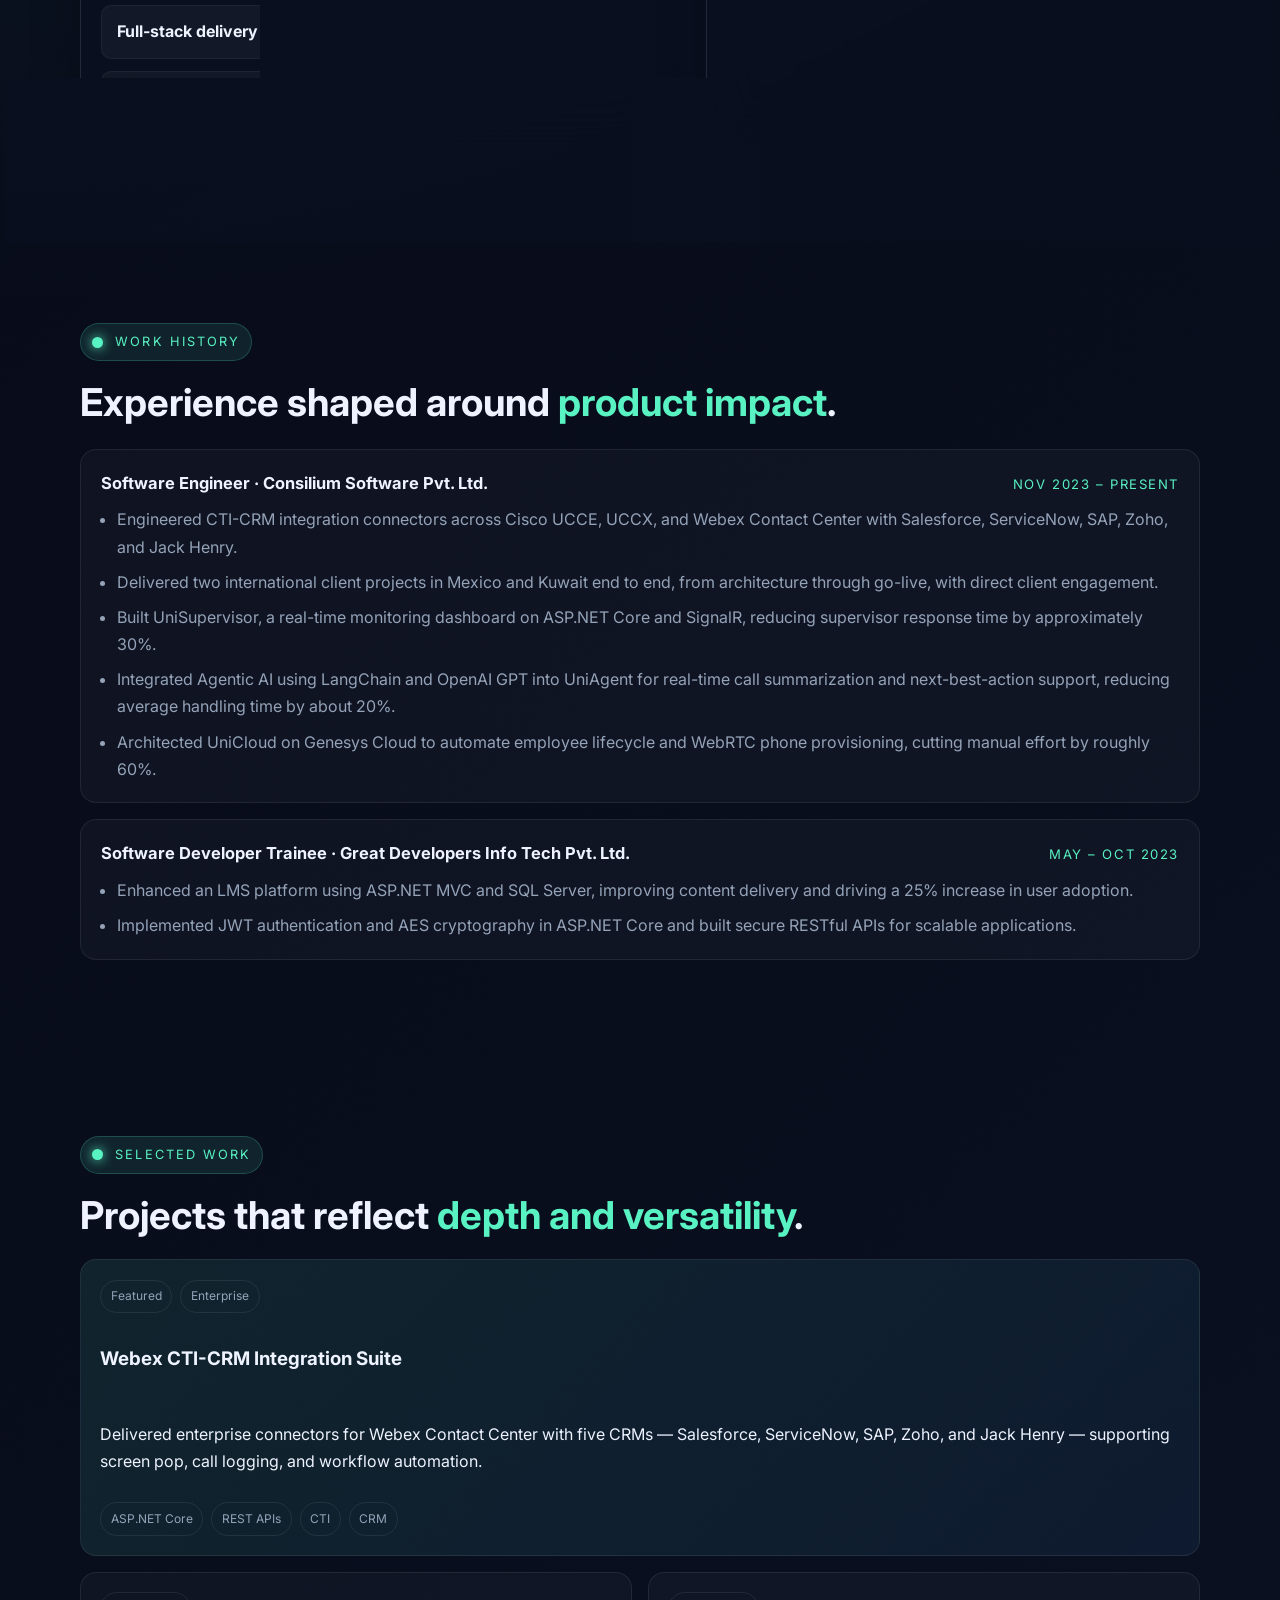
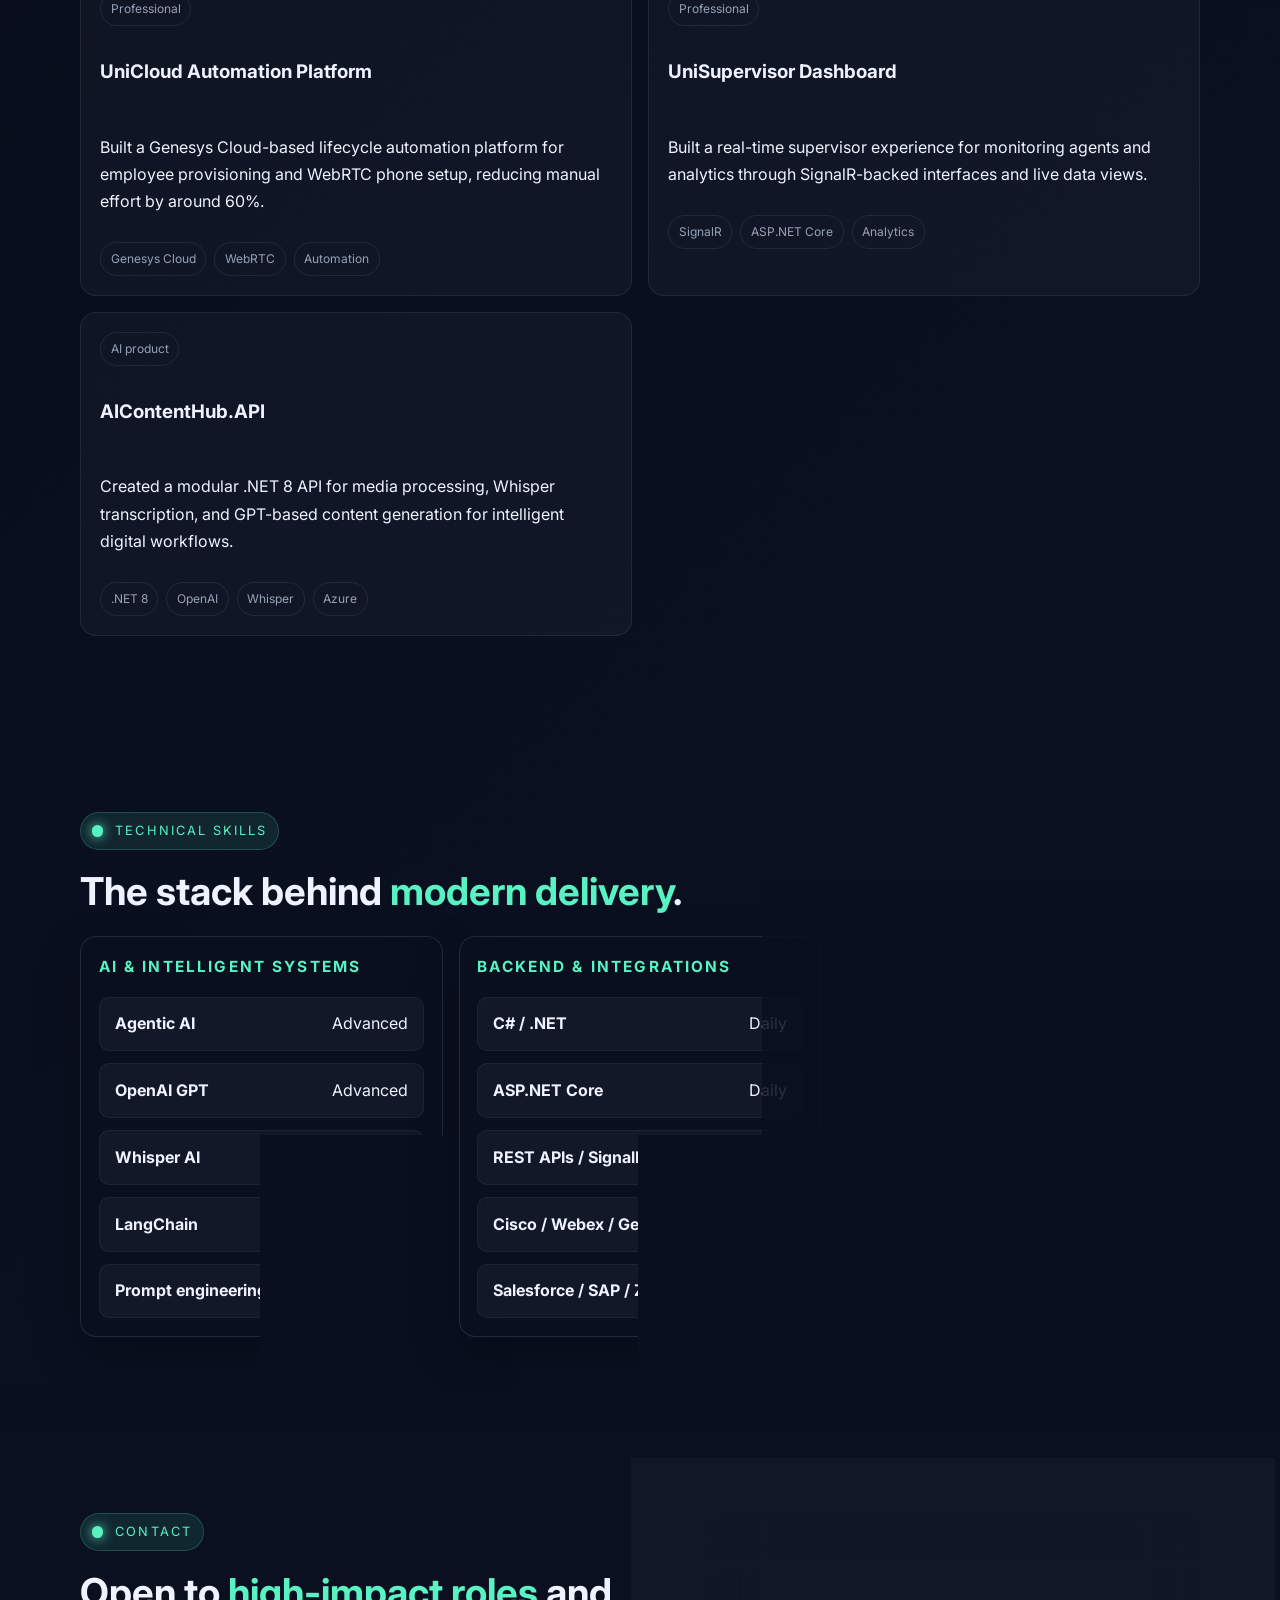
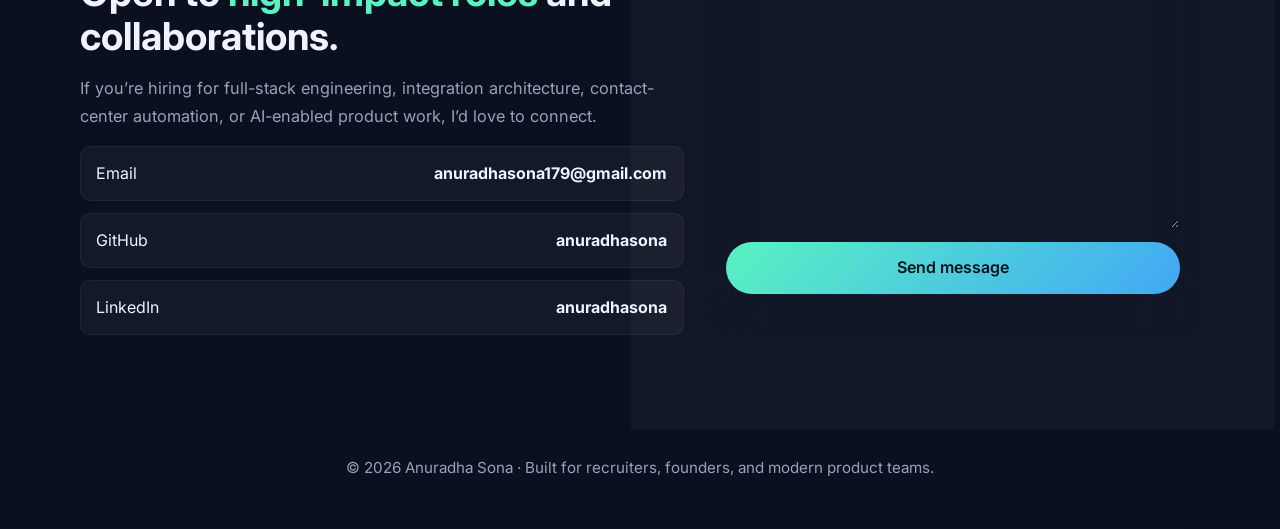
==== commit 735bf685: "Align portfolio with updated resume" ====
--- a/index.html
+++ b/index.html
@@ -3,9 +3,9 @@
   <head>
     <meta charset="UTF-8" />
     <meta name="viewport" content="width=device-width, initial-scale=1.0" />
-    <meta name="description" content="Anuradha Sona is a Full Stack Developer and AI Engineer building intelligent applications with .NET, LLMs, OpenAI APIs, Whisper, and modern cloud integrations." />
+    <meta name="description" content="Anuradha Sona is a Full Stack .NET Developer and Integration Engineer building enterprise applications, CTI-CRM integrations, and AI-powered automation for global clients." />
     <meta name="theme-color" content="#060816" />
-    <title>Anuradha Sona | Full Stack Developer & AI Engineer</title>
+    <title>Anuradha Sona | Full Stack .NET Developer & Integration Engineer</title>
     <link rel="preconnect" href="https://fonts.googleapis.com" />
     <link rel="preconnect" href="https://fonts.gstatic.com" crossorigin />
     <link href="https://fonts.googleapis.com/css2?family=Inter:wght@400;500;600;700;800&family=JetBrains+Mono:wght@500;600&display=swap" rel="stylesheet" />
@@ -36,31 +36,31 @@
         <div class="hero-orb orb-two"></div>
         <div class="container hero-grid">
           <div class="hero-copy reveal">
-            <div class="eyebrow">Full Stack Developer & AI Engineer</div>
-            <h1>Building <span>intelligent products</span><br />with modern software and AI.</h1>
-            <p class="section-copy">I design and ship full-stack applications, enterprise integrations, and AI-enabled workflows that help teams move faster. My work spans .NET, APIs, real-time systems, LLMs, OpenAI APIs, Whisper, prompt engineering, and agentic product development.</p>
+            <div class="eyebrow">Full Stack .NET Developer & Integration Engineer</div>
+            <h1>Building <span>enterprise-grade systems</span><br />with automation, integration, and AI.</h1>
+            <p class="section-copy">I deliver full-stack .NET applications, CTI-CRM integrations, and AI-powered automation for contact-center and enterprise workflows. My work spans ASP.NET Core, REST APIs, Angular, microservices, Cisco and Genesys platforms, Salesforce, ServiceNow, SAP, Zoho, and OpenAI-powered copilots.</p>
             <div class="hero-actions">
               <a class="btn btn-primary" href="#projects">Explore projects</a>
               <a class="btn btn-secondary" href="#contact">Let’s connect</a>
             </div>
             <ul class="hero-highlights">
-              <li class="chip">AI integrations</li>
-              <li class="chip">LLM workflows</li>
-              <li class="chip">OpenAI & Whisper</li>
-              <li class="chip">Prompt engineering</li>
+              <li class="chip">.NET & ASP.NET Core</li>
+              <li class="chip">CTI / CRM integrations</li>
+              <li class="chip">Agentic AI</li>
+              <li class="chip">Cloud + automation</li>
             </ul>
           </div>
           <aside class="hero-card panel parallax-card reveal">
             <div class="avatar">AS</div>
             <h3>Anuradha Sona</h3>
-            <p>Delhi, India · Open to impactful product and AI roles</p>
+            <p>Delhi, India · Open to remote, hybrid, and on-site roles</p>
             <div class="stat-grid">
-              <div class="stat-box"><strong>3+</strong><span>Years experience</span></div>
-              <div class="stat-box"><strong>10+</strong><span>Projects shipped</span></div>
-              <div class="stat-box"><strong>5</strong><span>Countries served</span></div>
-              <div class="stat-box"><strong>AI</strong><span>Focused engineering</span></div>
-            </div>
-            <div class="chip">Available for full-stack and AI product roles</div>
+              <div class="stat-box"><strong>3.3+</strong><span>Years experience</span></div>
+              <div class="stat-box"><strong>10+</strong><span>Projects delivered</span></div>
+              <div class="stat-box"><strong>5</strong><span>CRMs integrated</span></div>
+              <div class="stat-box"><strong>2</strong><span>Global projects</span></div>
+            </div>
+            <div class="chip">Available for full-stack, integration, and AI product roles</div>
           </aside>
         </div>
       </section>
@@ -68,16 +68,16 @@
       <section id="about">
         <div class="container">
           <div class="eyebrow">About me</div>
-          <h2 class="section-title">Engineer by craft, <span>AI builder</span> by choice.</h2>
-          <p class="section-copy reveal">I’m a software engineer building enterprise-grade systems and intelligent applications for modern teams. My background blends backend architecture, cloud-ready integrations, and AI-powered features for real business workflows.</p>
+          <h2 class="section-title">Engineer by craft, <span>automation thinker</span> by choice.</h2>
+          <p class="section-copy reveal">I’m a software engineer with 3.3+ years of experience building enterprise web applications, CTI-CRM integrations, and AI-enabled automation for global clients. My work blends backend architecture, cloud-ready integrations, and measurable product impact.</p>
           <div class="about-grid" style="margin-top:1.2rem;">
             <div class="panel reveal" style="padding:1.25rem; border-radius: var(--radius-lg);">
-              <p>At Consilium Software, I work on agentic AI capabilities, contact-center automation, and end-to-end integrations that connect CRM, CTI, and real-time collaboration tools. I enjoy turning complex requirements into elegant, production-ready experiences.</p>
-              <p>I’ve also built AI-native prototypes with OpenAI APIs, Whisper-based transcription pipelines, and prompt-engineered workflows focused on useful, measurable outcomes. My aim is to build tools that feel intuitive while delivering technical depth behind the scenes.</p>
+              <p>At Consilium Software, I work on contact-center automation, agent monitoring, and end-to-end integrations that connect Cisco, Webex, Genesys, Salesforce, ServiceNow, SAP, Zoho, and Jack Henry. I enjoy turning complex business requirements into elegant, production-ready systems.</p>
+              <p>I’ve also contributed to AI-driven features using OpenAI GPT, Whisper AI, LangChain, and agentic workflows that reduce effort and improve operational efficiency. My goal is to build tools that are practical, scalable, and useful in the real world.</p>
               <div class="focus-list">
-                <div class="focus-item"><strong>Agentic AI systems</strong><span>LangChain, copilots, orchestration</span></div>
-                <div class="focus-item"><strong>Full-stack delivery</strong><span>.NET, APIs, integrations, cloud</span></div>
-                <div class="focus-item"><strong>Real-time platforms</strong><span>SignalR, monitoring, live workflows</span></div>
+                <div class="focus-item"><strong>Enterprise integrations</strong><span>Cisco, Webex, Genesys, CRM connectors</span></div>
+                <div class="focus-item"><strong>Full-stack delivery</strong><span>.NET, APIs, Angular, cloud services</span></div>
+                <div class="focus-item"><strong>AI automation</strong><span>OpenAI, LangChain, copilots, summaries</span></div>
               </div>
             </div>
             <div class="panel reveal" style="padding:1.25rem; border-radius: var(--radius-lg);">
@@ -90,10 +90,10 @@
               </div>
               <div class="timeline-card">
                 <div class="timeline-head">
-                  <h3>Full Stack & AI Development</h3>
-                  <span class="timeline-meta">2023</span>
+                  <h3>Professional growth in enterprise software</h3>
+                  <span class="timeline-meta">2023 – Present</span>
                 </div>
-                <p style="margin:0; color: var(--muted);">Practical hands-on learning in application development, APIs, and AI integration.</p>
+                <p style="margin:0; color: var(--muted);">Hands-on work across contact center, CRM, cloud, and AI integration domains.</p>
               </div>
             </div>
           </div>
@@ -107,23 +107,25 @@
           <div class="timeline reveal">
             <article class="timeline-card">
               <div class="timeline-head">
-                <h3>Software Engineer · Consilium Software</h3>
+                <h3>Software Engineer · Consilium Software Pvt. Ltd.</h3>
                 <span class="timeline-meta">Nov 2023 – Present</span>
               </div>
               <ul>
-                <li>Built and integrated agentic AI capabilities into enterprise contact-center workflows, including copilots, summarization, and next-best-action recommendations.</li>
-                <li>Delivered CTI–CRM integrations with Cisco, Salesforce, ServiceNow, SAP, and Zoho to improve automation and workflow continuity.</li>
-                <li>Led international client engagements in Mexico and Kuwait while contributing to architecture, delivery, and deployment.</li>
+                <li>Engineered CTI-CRM integration connectors across Cisco UCCE, UCCX, and Webex Contact Center with Salesforce, ServiceNow, SAP, Zoho, and Jack Henry.</li>
+                <li>Delivered two international client projects in Mexico and Kuwait end to end, from architecture through go-live, with direct client engagement.</li>
+                <li>Built UniSupervisor, a real-time monitoring dashboard on ASP.NET Core and SignalR, reducing supervisor response time by approximately 30%.</li>
+                <li>Integrated Agentic AI using LangChain and OpenAI GPT into UniAgent for real-time call summarization and next-best-action support, reducing average handling time by about 20%.</li>
+                <li>Architected UniCloud on Genesys Cloud to automate employee lifecycle and WebRTC phone provisioning, cutting manual effort by roughly 60%.</li>
               </ul>
             </article>
             <article class="timeline-card">
               <div class="timeline-head">
-                <h3>Software Developer Trainee · Great Developers Info Tech</h3>
+                <h3>Software Developer Trainee · Great Developers Info Tech Pvt. Ltd.</h3>
                 <span class="timeline-meta">May – Oct 2023</span>
               </div>
               <ul>
-                <li>Developed secure ASP.NET Core applications using authentication, cryptography, and modern backend practices.</li>
-                <li>Enhanced a learning management experience with a focus on reliability, usability, and scalable architecture.</li>
+                <li>Enhanced an LMS platform using ASP.NET MVC and SQL Server, improving content delivery and driving a 25% increase in user adoption.</li>
+                <li>Implemented JWT authentication and AES cryptography in ASP.NET Core and built secure RESTful APIs for scalable applications.</li>
               </ul>
             </article>
           </div>
@@ -136,29 +138,28 @@
           <h2 class="section-title">Projects that reflect <span>depth and versatility</span>.</h2>
           <div class="project-grid">
             <article class="project-card featured reveal">
-              <div class="tag-row"><span class="tag">Featured</span><span class="tag">AI product</span></div>
-              <h3>AIContentHub.API</h3>
-              <p>A modular .NET 8 API for handling large media uploads, FFmpeg audio extraction, Whisper transcription, and GPT-structured content generation for intelligent content workflows.</p>
-              <div class="tag-row"><span class="tag">.NET 8</span><span class="tag">OpenAI</span><span class="tag">Whisper</span><span class="tag">FFmpeg</span><span class="tag">Azure</span></div>
-              <a class="btn btn-secondary" href="https://github.com/anuradhasona179" target="_blank" rel="noreferrer">View GitHub</a>
+              <div class="tag-row"><span class="tag">Featured</span><span class="tag">Enterprise</span></div>
+              <h3>Webex CTI-CRM Integration Suite</h3>
+              <p>Delivered enterprise connectors for Webex Contact Center with five CRMs — Salesforce, ServiceNow, SAP, Zoho, and Jack Henry — supporting screen pop, call logging, and workflow automation.</p>
+              <div class="tag-row"><span class="tag">ASP.NET Core</span><span class="tag">REST APIs</span><span class="tag">CTI</span><span class="tag">CRM</span></div>
             </article>
             <article class="project-card reveal">
               <div class="tag-row"><span class="tag">Professional</span></div>
-              <h3>UniAgent AI Copilot</h3>
-              <p>Integrated AI copilots into contact-center workflows with real-time summarization, recommendation flows, and CRM automation.</p>
-              <div class="tag-row"><span class="tag">LangChain</span><span class="tag">Webex AI</span><span class="tag">C#</span></div>
+              <h3>UniCloud Automation Platform</h3>
+              <p>Built a Genesys Cloud-based lifecycle automation platform for employee provisioning and WebRTC phone setup, reducing manual effort by around 60%.</p>
+              <div class="tag-row"><span class="tag">Genesys Cloud</span><span class="tag">WebRTC</span><span class="tag">Automation</span></div>
             </article>
             <article class="project-card reveal">
               <div class="tag-row"><span class="tag">Professional</span></div>
               <h3>UniSupervisor Dashboard</h3>
-              <p>Delivered a real-time supervisor experience with live monitoring, analytics, and efficient enterprise reporting through SignalR-backed interfaces.</p>
+              <p>Built a real-time supervisor experience for monitoring agents and analytics through SignalR-backed interfaces and live data views.</p>
               <div class="tag-row"><span class="tag">SignalR</span><span class="tag">ASP.NET Core</span><span class="tag">Analytics</span></div>
             </article>
             <article class="project-card reveal">
-              <div class="tag-row"><span class="tag">Personal</span></div>
-              <h3>Corona Virus Tracker</h3>
-              <p>Built an Android application focused on live data visualization, caching strategy, and a polished experience for high-traffic information access.</p>
-              <div class="tag-row"><span class="tag">Android</span><span class="tag">Kotlin</span><span class="tag">REST APIs</span></div>
+              <div class="tag-row"><span class="tag">AI product</span></div>
+              <h3>AIContentHub.API</h3>
+              <p>Created a modular .NET 8 API for media processing, Whisper transcription, and GPT-based content generation for intelligent digital workflows.</p>
+              <div class="tag-row"><span class="tag">.NET 8</span><span class="tag">OpenAI</span><span class="tag">Whisper</span><span class="tag">Azure</span></div>
             </article>
           </div>
         </div>
@@ -173,10 +174,10 @@
               <h3>AI & intelligent systems</h3>
               <div class="skill-list">
                 <div class="skill-item"><strong>Agentic AI</strong><span>Advanced</span></div>
-                <div class="skill-item"><strong>OpenAI APIs</strong><span>Advanced</span></div>
-                <div class="skill-item"><strong>Whisper</strong><span>Advanced</span></div>
-                <div class="skill-item"><strong>Prompt engineering</strong><span>Advanced</span></div>
-                <div class="skill-item"><strong>LLM workflows</strong><span>Advanced</span></div>
+                <div class="skill-item"><strong>OpenAI GPT</strong><span>Advanced</span></div>
+                <div class="skill-item"><strong>Whisper AI</strong><span>Advanced</span></div>
+                <div class="skill-item"><strong>LangChain</strong><span>Advanced</span></div>
+                <div class="skill-item"><strong>Prompt engineering</strong><span>Proficient</span></div>
               </div>
             </div>
             <div class="panel reveal">
@@ -184,19 +185,19 @@
               <div class="skill-list">
                 <div class="skill-item"><strong>C# / .NET</strong><span>Daily</span></div>
                 <div class="skill-item"><strong>ASP.NET Core</strong><span>Daily</span></div>
-                <div class="skill-item"><strong>SignalR</strong><span>Proficient</span></div>
-                <div class="skill-item"><strong>Salesforce / SAP</strong><span>Proficient</span></div>
-                <div class="skill-item"><strong>Microservices</strong><span>Proficient</span></div>
+                <div class="skill-item"><strong>REST APIs / SignalR</strong><span>Advanced</span></div>
+                <div class="skill-item"><strong>Cisco / Webex / Genesys</strong><span>Advanced</span></div>
+                <div class="skill-item"><strong>Salesforce / SAP / Zoho</strong><span>Proficient</span></div>
               </div>
             </div>
             <div class="panel reveal">
               <h3>Frontend & tools</h3>
               <div class="skill-list">
-                <div class="skill-item"><strong>TypeScript / JavaScript</strong><span>Proficient</span></div>
-                <div class="skill-item"><strong>Angular</strong><span>Proficient</span></div>
-                <div class="skill-item"><strong>SQL / DBMS</strong><span>Daily</span></div>
-                <div class="skill-item"><strong>Git / TFS</strong><span>Daily</span></div>
-                <div class="skill-item"><strong>Docker / Cloud</strong><span>Growing</span></div>
+                <div class="skill-item"><strong>Angular / TypeScript</strong><span>Proficient</span></div>
+                <div class="skill-item"><strong>JavaScript / HTML / CSS</strong><span>Proficient</span></div>
+                <div class="skill-item"><strong>SQL Server / EF</strong><span>Daily</span></div>
+                <div class="skill-item"><strong>Azure / AWS / Docker</strong><span>Proficient</span></div>
+                <div class="skill-item"><strong>Git / GitHub / CI/CD</strong><span>Daily</span></div>
               </div>
             </div>
           </div>
@@ -208,11 +209,11 @@
           <div class="contact-copy reveal">
             <div class="eyebrow">Contact</div>
             <h2 class="section-title">Open to <span>high-impact roles</span> and collaborations.</h2>
-            <p class="section-copy">If you’re hiring for full-stack engineering, AI integration, or intelligent product development, I’d love to connect.</p>
+            <p class="section-copy">If you’re hiring for full-stack engineering, integration architecture, contact-center automation, or AI-enabled product work, I’d love to connect.</p>
             <div class="contact-list">
               <a class="contact-link" href="mailto:anuradhasona179@gmail.com"><span>Email</span><strong>anuradhasona179@gmail.com</strong></a>
-              <a class="contact-link" href="https://github.com/anuradhasona179" target="_blank" rel="noreferrer"><span>GitHub</span><strong>anuradhasona179</strong></a>
-              <a class="contact-link" href="https://www.linkedin.com/" target="_blank" rel="noreferrer"><span>LinkedIn</span><strong>Connect</strong></a>
+              <a class="contact-link" href="https://github.com/anuradhasona" target="_blank" rel="noreferrer"><span>GitHub</span><strong>anuradhasona</strong></a>
+              <a class="contact-link" href="https://www.linkedin.com/in/anuradhasona" target="_blank" rel="noreferrer"><span>LinkedIn</span><strong>anuradhasona</strong></a>
             </div>
           </div>
           <div class="contact-card panel reveal">
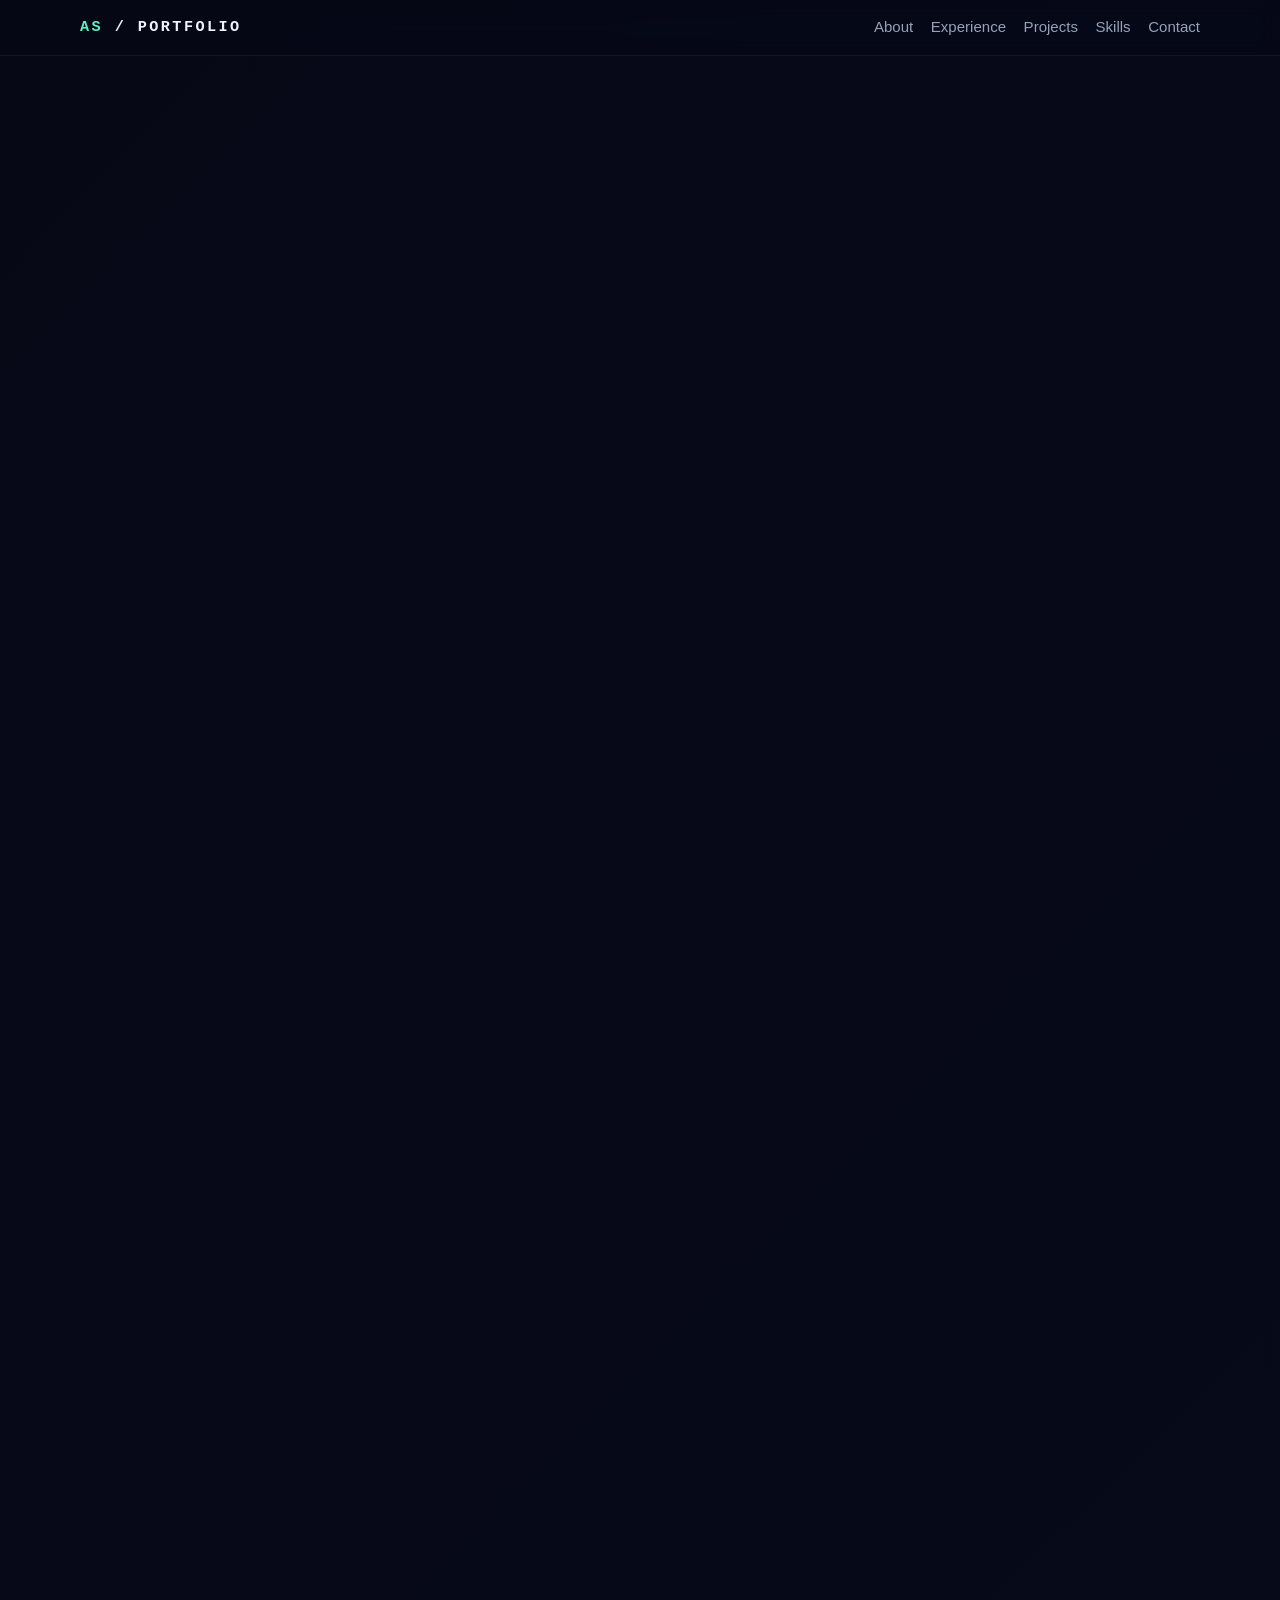
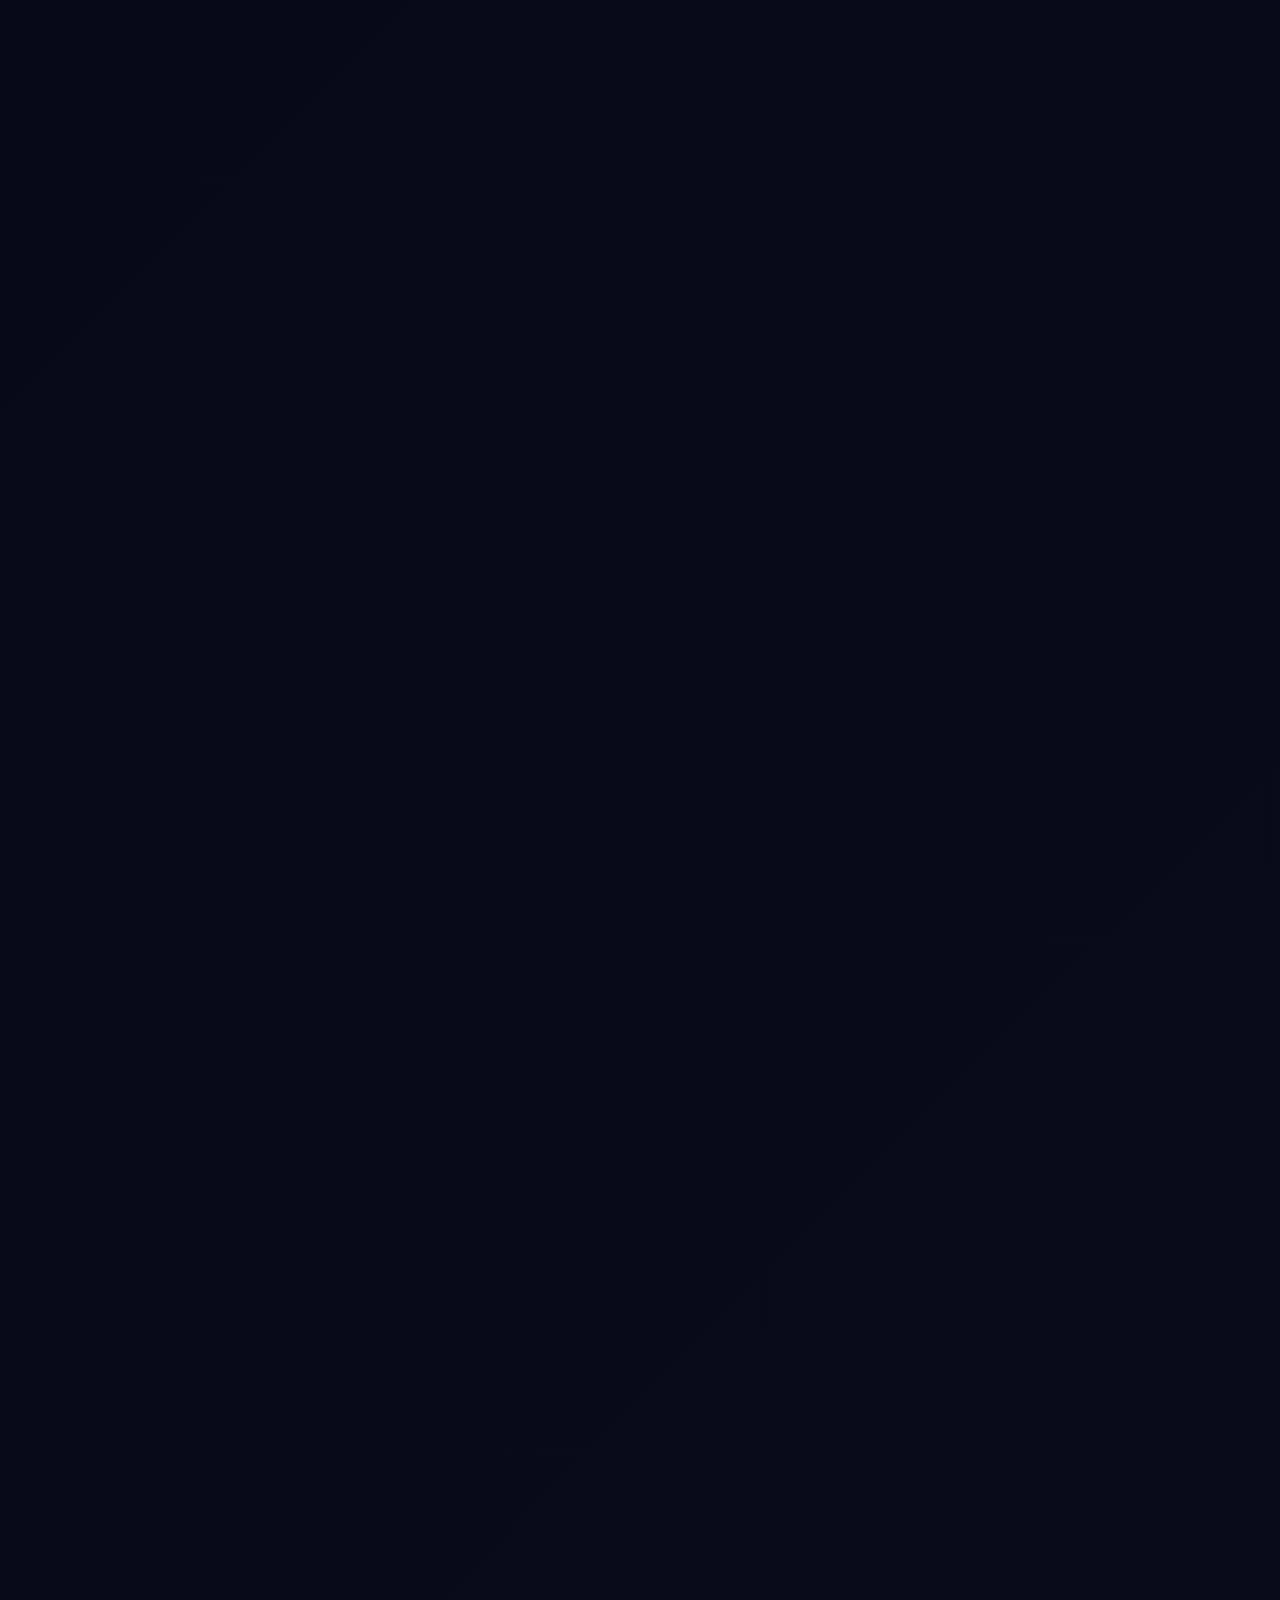
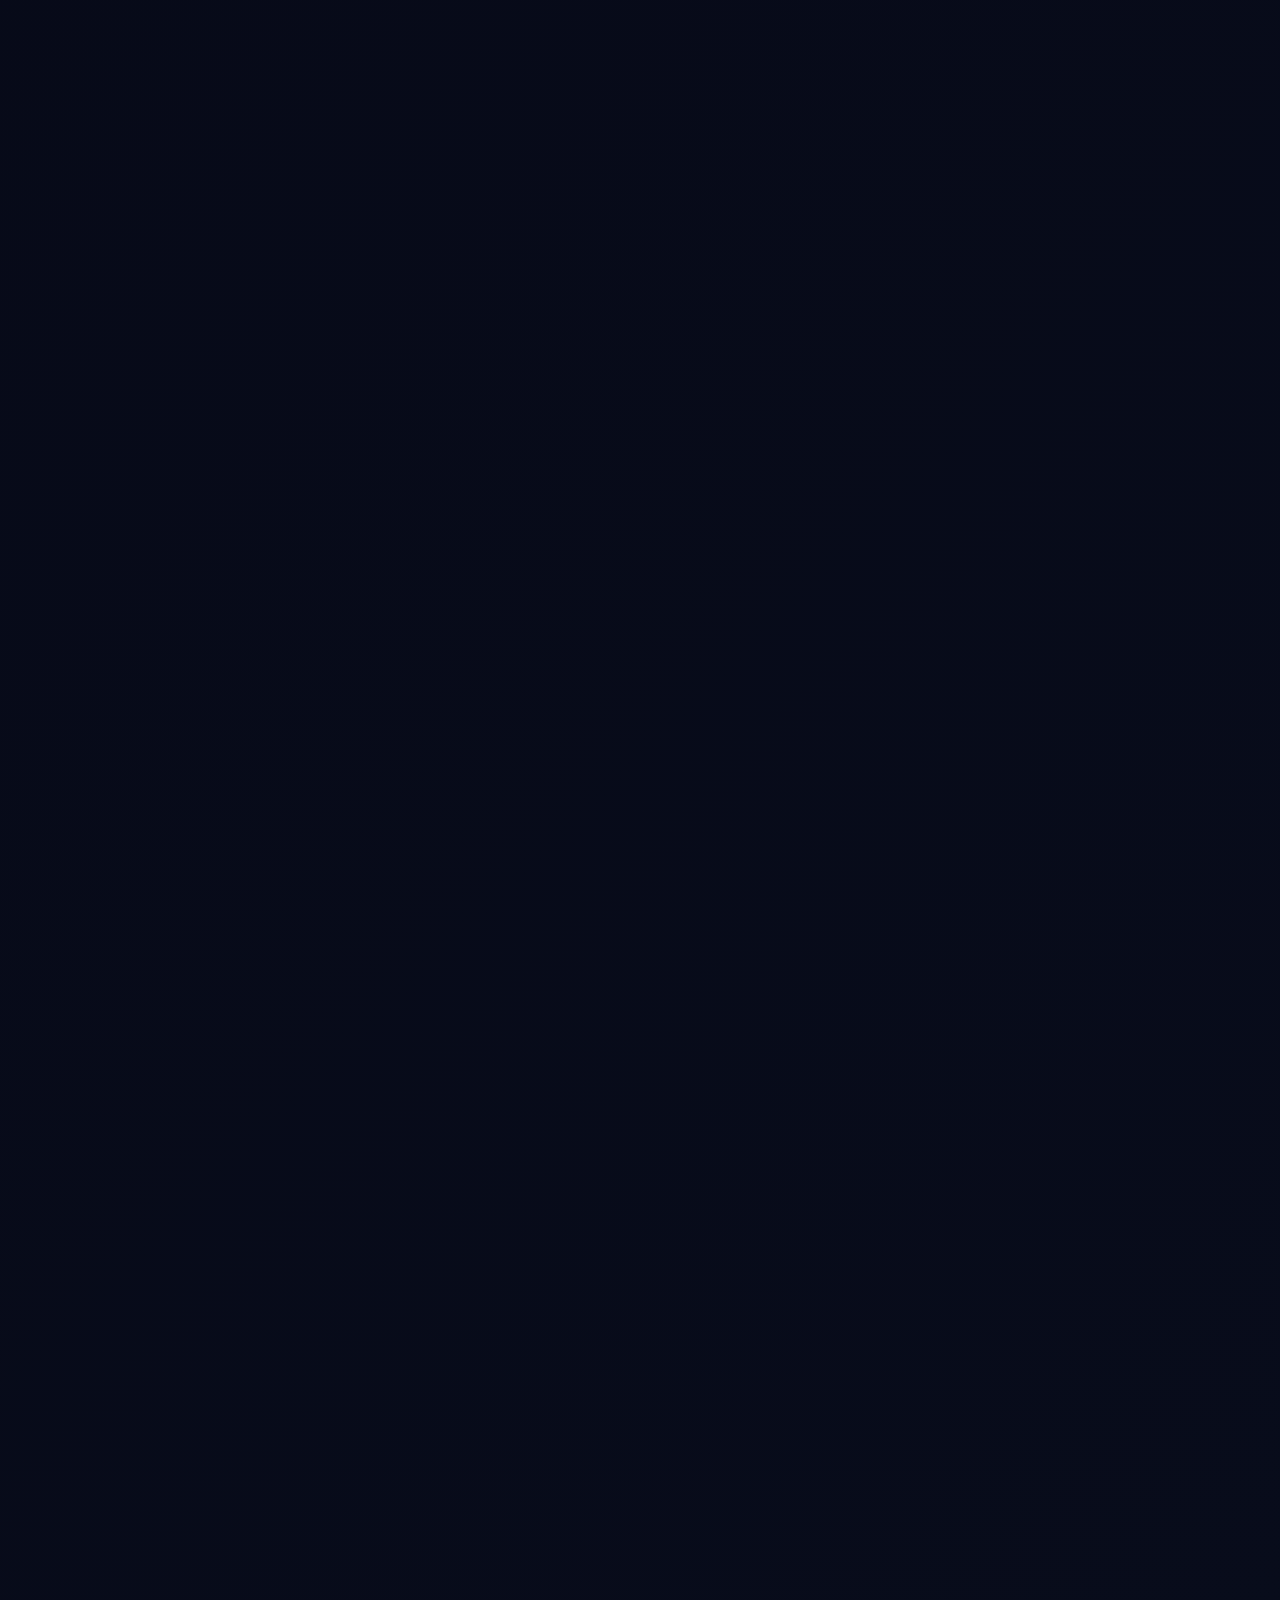
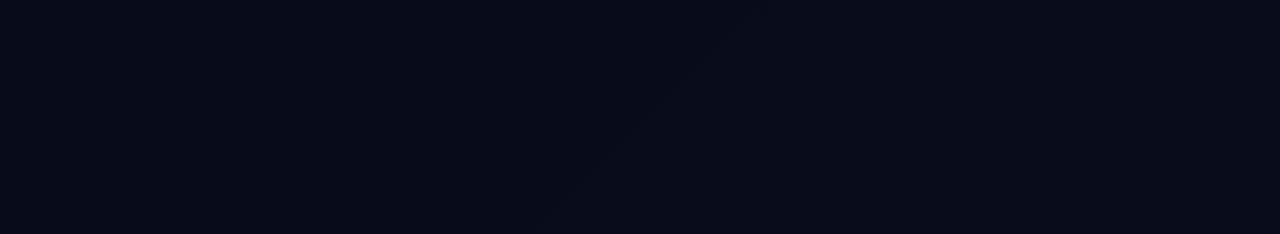
==== commit 172983e8: "Optimize portfolio performance and UX" ====
--- a/index.html
+++ b/index.html
@@ -6,9 +6,6 @@
     <meta name="description" content="Anuradha Sona is a Full Stack .NET Developer and Integration Engineer building enterprise applications, CTI-CRM integrations, and AI-powered automation for global clients." />
     <meta name="theme-color" content="#060816" />
     <title>Anuradha Sona | Full Stack .NET Developer & Integration Engineer</title>
-    <link rel="preconnect" href="https://fonts.googleapis.com" />
-    <link rel="preconnect" href="https://fonts.gstatic.com" crossorigin />
-    <link href="https://fonts.googleapis.com/css2?family=Inter:wght@400;500;600;700;800&family=JetBrains+Mono:wght@500;600&display=swap" rel="stylesheet" />
     <link rel="stylesheet" href="css/base.css" />
     <link rel="stylesheet" href="css/components.css" />
     <link rel="stylesheet" href="css/animations.css" />
@@ -233,7 +230,7 @@
       <div class="container">© 2026 Anuradha Sona · Built for recruiters, founders, and modern product teams.</div>
     </footer>
 
-    <script src="js/main.js"></script>
-    <script src="js/animations.js"></script>
+    <script defer src="js/main.js"></script>
+    <script defer src="js/animations.js"></script>
   </body>
 </html>
--- a/css/base.css
+++ b/css/base.css
@@ -2,16 +2,15 @@
   --bg: #060816;
   --bg-soft: #0c1226;
   --panel: rgba(10, 16, 32, 0.86);
-  --border: rgba(255,255,255,0.11);
+  --border: rgba(255, 255, 255, 0.11);
   --text: #eef3ff;
   --muted: #94a3b8;
   --accent: #59f2c2;
   --accent-strong: #41a8f5;
-  --accent-warm: #ff9966;
-  --shadow: 0 20px 50px rgba(0,0,0,0.22);
+  --shadow: 0 16px 40px rgba(0, 0, 0, 0.2);
   --radius-lg: 24px;
-  --radius-md: 16px;
-  --radius-sm: 10px;
+  --radius-md: 18px;
+  --radius-sm: 12px;
   color-scheme: dark;
 }
 
@@ -19,12 +18,10 @@
 html { scroll-behavior: smooth; }
 body {
   margin: 0;
-  font-family: "Inter", "Segoe UI", Roboto, sans-serif;
-  background:
-    radial-gradient(circle at top left, rgba(89,242,194,0.16), transparent 35%),
-    linear-gradient(135deg, var(--bg), #0a1020 70%);
+  font-family: Inter, "Segoe UI", Roboto, Arial, sans-serif;
+  background: linear-gradient(135deg, var(--bg) 0%, #0a1020 100%);
   color: var(--text);
-  line-height: 1.7;
+  line-height: 1.65;
   overflow-x: hidden;
 }
 
@@ -39,54 +36,58 @@
 }
 
 section {
-  padding: 5.5rem 0;
+  padding: 5rem 0;
   position: relative;
+  contain: layout paint;
+  content-visibility: auto;
+  contain-intrinsic-size: 900px;
 }
 
 .eyebrow {
   display: inline-flex;
   align-items: center;
-  gap: 0.75rem;
+  gap: 0.7rem;
   padding: 0.45rem 0.7rem;
   border-radius: 999px;
-  background: rgba(89,242,194,0.1);
-  border: 1px solid rgba(89,242,194,0.2);
+  background: rgba(89, 242, 194, 0.12);
+  border: 1px solid rgba(89, 242, 194, 0.18);
   color: var(--accent);
-  font-size: 0.8rem;
+  font-size: 0.78rem;
   text-transform: uppercase;
   letter-spacing: 0.16em;
-  margin-bottom: 1.2rem;
+  margin-bottom: 1rem;
 }
 
 .eyebrow::before {
   content: "";
-  width: 0.7rem;
-  height: 0.7rem;
+  width: 0.6rem;
+  height: 0.6rem;
   border-radius: 50%;
   background: var(--accent);
   box-shadow: 0 0 0.7rem var(--accent);
 }
 
 .section-title {
-  font-size: clamp(1.9rem, 3vw, 2.8rem);
-  line-height: 1.15;
+  font-size: clamp(1.8rem, 3vw, 2.7rem);
+  line-height: 1.12;
   margin: 0 0 0.9rem;
   font-weight: 700;
+  letter-spacing: -0.02em;
 }
 
 .section-title span { color: var(--accent); }
 
 .section-copy {
   color: var(--muted);
-  font-size: 1.02rem;
-  max-width: 680px;
+  font-size: 1rem;
+  max-width: 700px;
 }
 
 .panel {
-  background: var(--panel);
+  background: linear-gradient(145deg, rgba(10, 16, 32, 0.92), rgba(8, 12, 24, 0.95));
   border: 1px solid var(--border);
   box-shadow: var(--shadow);
-  backdrop-filter: blur(28px);
+  transform: translateZ(0);
 }
 
 .chip {
@@ -95,7 +96,7 @@
   gap: 0.5rem;
   padding: 0.55rem 0.8rem;
   border-radius: 999px;
-  background: rgba(255,255,255,0.04);
+  background: rgba(255, 255, 255, 0.05);
   border: 1px solid var(--border);
   color: var(--muted);
   font-size: 0.84rem;
@@ -108,7 +109,7 @@
   padding: 0;
   margin: -1px;
   overflow: hidden;
-  clip: rect(0,0,0,0);
+  clip: rect(0, 0, 0, 0);
   border: 0;
 }
 
--- a/css/components.css
+++ b/css/components.css
@@ -2,14 +2,14 @@
   position: sticky;
   top: 0;
   z-index: 40;
-  backdrop-filter: blur(16px);
-  background: rgba(6, 8, 22, 0.6);
-  border-bottom: 1px solid transparent;
-  transition: border-color 220ms ease, background 220ms ease;
+  background: rgba(6, 8, 22, 0.78);
+  border-bottom: 1px solid rgba(255, 255, 255, 0.06);
+  backdrop-filter: blur(10px);
+  transition: background 220ms ease, border-color 220ms ease;
 }
 
 .site-header.scrolled {
-  background: rgba(6, 8, 22, 0.9);
+  background: rgba(6, 8, 22, 0.92);
   border-color: var(--border);
 }
 
@@ -17,11 +17,12 @@
   display: flex;
   align-items: center;
   justify-content: space-between;
-  padding: 1rem 0;
+  padding: 0.9rem 0;
+  gap: 1rem;
 }
 
 .brand {
-  font-family: "JetBrains Mono", "Fira Code", monospace;
+  font-family: "Segoe UI", "Fira Code", monospace;
   font-size: 0.95rem;
   font-weight: 600;
   letter-spacing: 0.16em;
@@ -32,7 +33,7 @@
 
 .nav-links {
   display: flex;
-  gap: 1.2rem;
+  gap: 1.1rem;
   list-style: none;
   padding: 0;
   margin: 0;
@@ -50,7 +51,7 @@
 }
 
 .hero {
-  padding-top: 4.5rem;
+  padding-top: 3rem;
   min-height: 92vh;
   display: flex;
   align-items: center;
@@ -64,8 +65,8 @@
 }
 
 .hero-copy h1 {
-  font-size: clamp(2.3rem, 4.6vw, 4.4rem);
-  line-height: 1.06;
+  font-size: clamp(2.2rem, 4.2vw, 4rem);
+  line-height: 1.04;
   margin: 0 0 1rem;
   letter-spacing: -0.03em;
 }
@@ -75,15 +76,15 @@
 }
 
 .hero-copy .section-copy {
-  font-size: 1.05rem;
-  margin-bottom: 1.4rem;
+  font-size: 1rem;
+  margin-bottom: 1.2rem;
 }
 
 .hero-actions {
   display: flex;
   flex-wrap: wrap;
-  gap: 0.9rem;
-  margin: 1.5rem 0 1.2rem;
+  gap: 0.8rem;
+  margin: 1.35rem 0 1rem;
 }
 
 .btn {
@@ -91,14 +92,15 @@
   align-items: center;
   justify-content: center;
   border-radius: 999px;
-  padding: 0.8rem 1.2rem;
+  padding: 0.8rem 1.1rem;
   font-weight: 600;
-  transition: transform 180ms ease, border-color 180ms ease, background 180ms ease;
+  transition: transform 180ms ease, box-shadow 180ms ease, border-color 180ms ease, background 180ms ease;
 }
 
 .btn:hover,
 .btn:focus-visible {
   transform: translateY(-2px);
+  box-shadow: 0 12px 24px rgba(0, 0, 0, 0.16);
 }
 
 .btn-primary {
@@ -109,19 +111,20 @@
 .btn-secondary {
   border: 1px solid var(--border);
   color: var(--text);
+  background: rgba(255, 255, 255, 0.03);
 }
 
 .hero-highlights {
   display: flex;
   flex-wrap: wrap;
-  gap: 0.75rem;
+  gap: 0.7rem;
   list-style: none;
   padding: 0;
   margin: 0;
 }
 
 .hero-card {
-  padding: 1.4rem;
+  padding: 1.3rem;
   border-radius: var(--radius-lg);
   position: relative;
   overflow: hidden;
@@ -131,7 +134,7 @@
   content: "";
   position: absolute;
   inset: 0;
-  background: linear-gradient(135deg, rgba(89,242,194,0.18), transparent 60%);
+  background: linear-gradient(135deg, rgba(89, 242, 194, 0.15), transparent 62%);
   pointer-events: none;
 }
 
@@ -149,7 +152,7 @@
 
 .hero-card h3 {
   margin: 0 0 0.2rem;
-  font-size: 1.1rem;
+  font-size: 1.06rem;
 }
 
 .hero-card p {
@@ -161,23 +164,26 @@
   display: grid;
   grid-template-columns: repeat(2, minmax(0, 1fr));
   gap: 0.8rem;
-  margin-bottom: 1rem;
+  margin: 0 0 1rem;
 }
 
 .stat-box {
   padding: 0.9rem;
   border-radius: var(--radius-sm);
-  background: rgba(255,255,255,0.04);
-  border: 1px solid rgba(255,255,255,0.06);
+  background: rgba(255, 255, 255, 0.04);
+  border: 1px solid rgba(255, 255, 255, 0.06);
 }
 
 .stat-box strong {
   display: block;
-  font-size: 1.2rem;
+  font-size: 1.1rem;
   color: var(--accent);
 }
 
-.stat-box span { color: var(--muted); font-size: 0.84rem; }
+.stat-box span {
+  color: var(--muted);
+  font-size: 0.82rem;
+}
 
 .about-grid,
 .contact-grid {
@@ -195,7 +201,7 @@
 .focus-list,
 .skill-list {
   display: grid;
-  gap: 0.75rem;
+  gap: 0.7rem;
   margin-top: 1rem;
 }
 
@@ -206,8 +212,8 @@
   gap: 1rem;
   padding: 0.8rem 0.95rem;
   border-radius: var(--radius-sm);
-  background: rgba(255,255,255,0.04);
-  border: 1px solid rgba(255,255,255,0.05);
+  background: rgba(255, 255, 255, 0.04);
+  border: 1px solid rgba(255, 255, 255, 0.05);
 }
 
 .focus-item strong,
@@ -216,14 +222,14 @@
 .timeline {
   display: grid;
   gap: 1rem;
-  margin-top: 1.5rem;
+  margin-top: 1.3rem;
 }
 
 .timeline-card {
-  padding: 1.2rem 1.25rem;
+  padding: 1.1rem 1.15rem;
   border-radius: var(--radius-md);
-  border: 1px solid rgba(255,255,255,0.08);
-  background: rgba(255,255,255,0.03);
+  border: 1px solid rgba(255, 255, 255, 0.08);
+  background: rgba(255, 255, 255, 0.03);
 }
 
 .timeline-head {
@@ -231,14 +237,14 @@
   justify-content: space-between;
   align-items: baseline;
   gap: 1rem;
-  margin-bottom: 0.6rem;
-}
-
-.timeline-head h3 { margin: 0; font-size: 1.03rem; }
+  margin-bottom: 0.55rem;
+}
+
+.timeline-head h3 { margin: 0; font-size: 1rem; }
 
 .timeline-meta {
   color: var(--accent);
-  font-size: 0.82rem;
+  font-size: 0.8rem;
   text-transform: uppercase;
   letter-spacing: 0.12em;
 }
@@ -249,7 +255,7 @@
   color: var(--muted);
 }
 
-.timeline-card li + li { margin-top: 0.5rem; }
+.timeline-card li + li { margin-top: 0.45rem; }
 
 .project-grid {
   display: grid;
@@ -259,10 +265,10 @@
 }
 
 .project-card {
-  padding: 1.2rem;
+  padding: 1.15rem;
   border-radius: var(--radius-md);
-  border: 1px solid rgba(255,255,255,0.08);
-  background: rgba(255,255,255,0.03);
+  border: 1px solid rgba(255, 255, 255, 0.08);
+  background: rgba(255, 255, 255, 0.03);
   display: flex;
   flex-direction: column;
   gap: 0.7rem;
@@ -270,13 +276,13 @@
 }
 
 .project-card:hover {
-  transform: translateY(-4px);
-  border-color: rgba(89,242,194,0.28);
+  transform: translateY(-3px);
+  border-color: rgba(89, 242, 194, 0.26);
 }
 
 .project-card.featured {
   grid-column: span 2;
-  background: linear-gradient(135deg, rgba(89,242,194,0.1), rgba(65,168,245,0.08));
+  background: linear-gradient(135deg, rgba(89, 242, 194, 0.1), rgba(65, 168, 245, 0.08));
 }
 
 .project-card .tag-row {
@@ -290,7 +296,7 @@
   color: var(--muted);
   padding: 0.35rem 0.6rem;
   border-radius: 999px;
-  border: 1px solid rgba(255,255,255,0.08);
+  border: 1px solid rgba(255, 255, 255, 0.08);
 }
 
 .skills-grid {
@@ -307,7 +313,7 @@
 
 .skills-grid h3 {
   margin: 0 0 0.9rem;
-  font-size: 0.96rem;
+  font-size: 0.92rem;
   color: var(--accent);
   text-transform: uppercase;
   letter-spacing: 0.14em;
@@ -316,8 +322,74 @@
 .contact-card {
   padding: 1.2rem;
   border-radius: var(--radius-lg);
-  border: 1px solid rgba(255,255,255,0.08);
-  background: rgba(255,255,255,0.03);
+  border: 1px solid rgba(255, 255, 255, 0.08);
+  background: rgba(255, 255, 255, 0.03);
+}
+
+.contact-list {
+  display: grid;
+  gap: 0.7rem;
+  margin-top: 1rem;
+}
+
+.contact-link {
+  display: flex;
+  justify-content: space-between;
+  align-items: center;
+  gap: 1rem;
+  padding: 0.8rem 0.95rem;
+  border-radius: var(--radius-sm);
+  border: 1px solid rgba(255, 255, 255, 0.06);
+  background: rgba(255, 255, 255, 0.04);
+}
+
+.contact-form {
+  display: grid;
+  gap: 0.8rem;
+}
+
+.contact-form input,
+.contact-form textarea {
+  width: 100%;
+  padding: 0.8rem 0.95rem;
+  border-radius: var(--radius-sm);
+  border: 1px solid var(--border);
+  background: rgba(255, 255, 255, 0.04);
+  color: var(--text);
+}
+
+.contact-form textarea {
+  min-height: 7rem;
+  resize: vertical;
+}
+
+.site-footer {
+  padding: 1.2rem 0 2rem;
+  color: var(--muted);
+  font-size: 0.9rem;
+  text-align: center;
+}
+
+@media (max-width: 900px) {
+  .hero-grid,
+  .about-grid,
+  .contact-grid,
+  .skills-grid {
+    grid-template-columns: 1fr;
+  }
+
+  .project-grid { grid-template-columns: 1fr; }
+  .project-card.featured { grid-column: span 1; }
+  .nav-links { display: none; }
+  .hero { padding-top: 2rem; min-height: auto; }
+}
+
+@media (max-width: 720px) {
+  .hero-copy h1 { font-size: 2.05rem; }
+  .hero-actions { flex-direction: column; align-items: flex-start; }
+  .stat-grid { grid-template-columns: 1fr 1fr; }
+  .timeline-head { flex-direction: column; align-items: flex-start; }
+  .contact-link { flex-direction: column; align-items: flex-start; }
 }
 
 .contact-list {
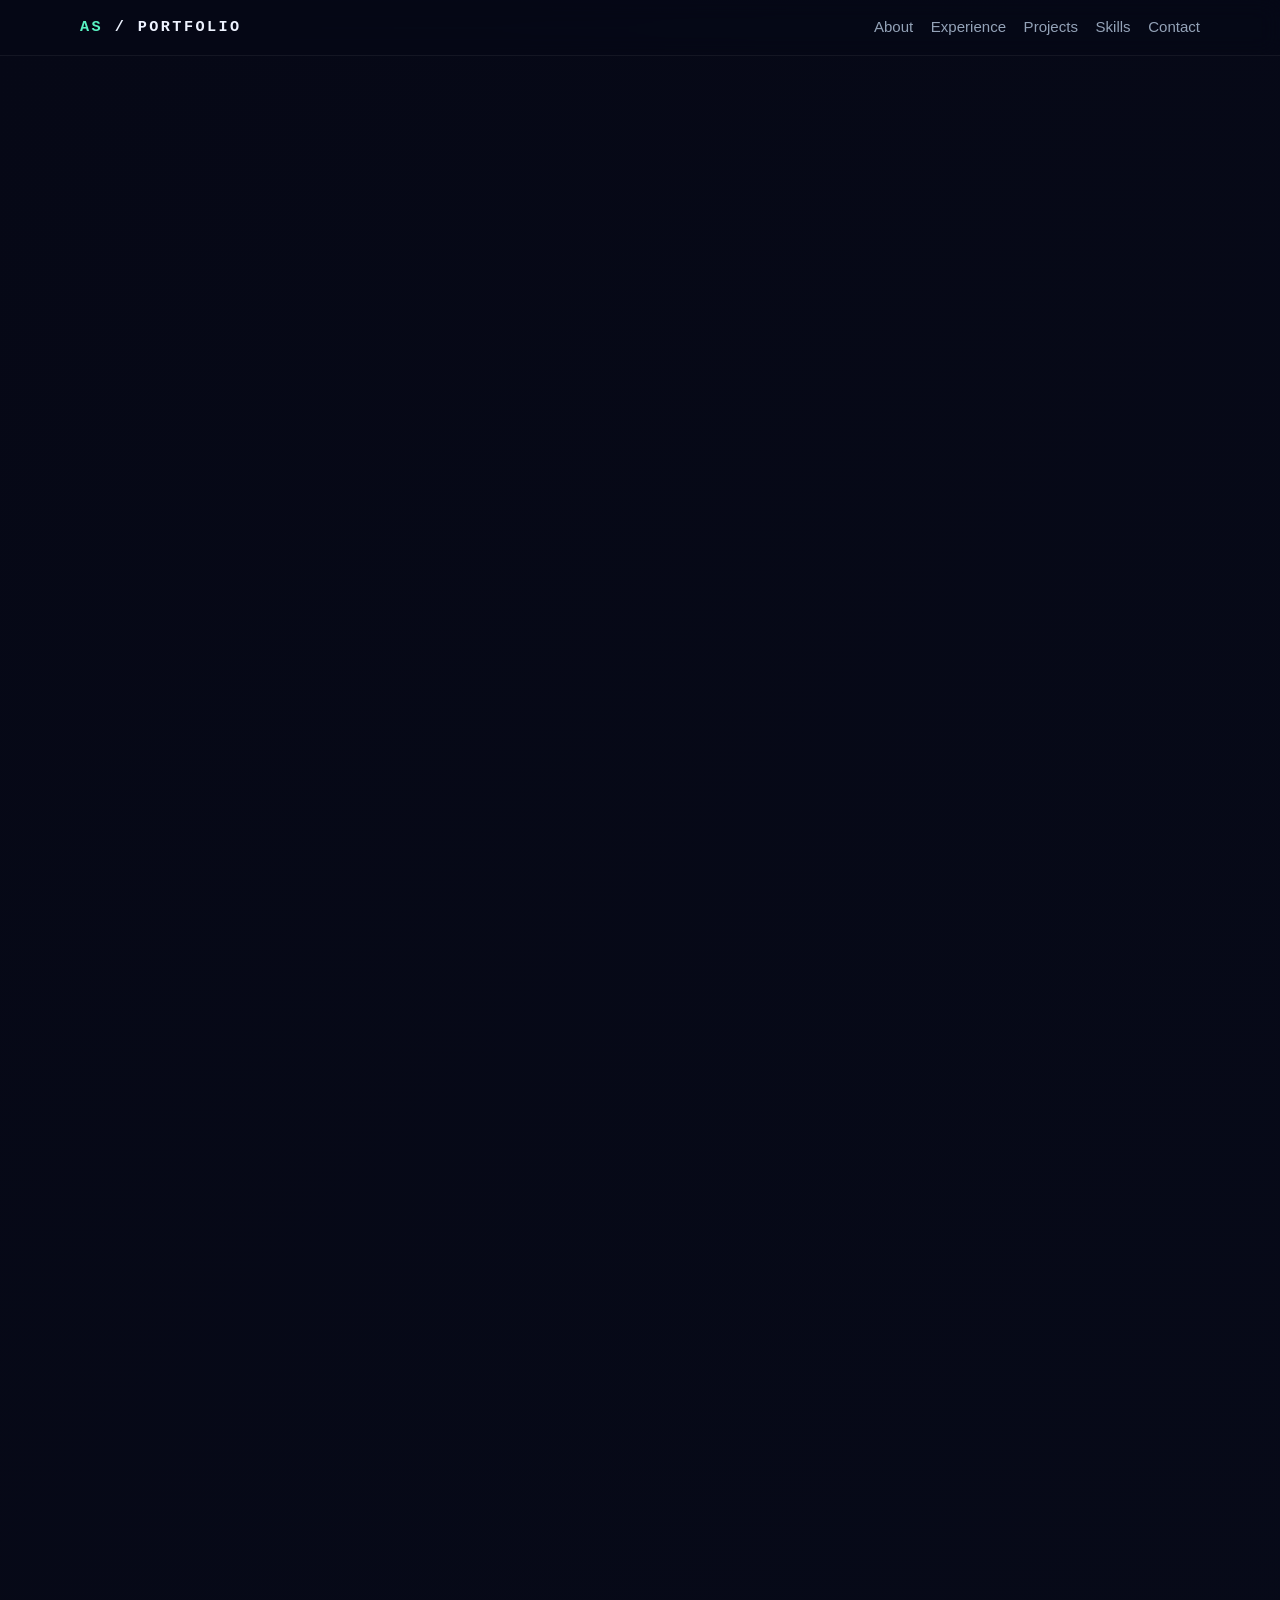
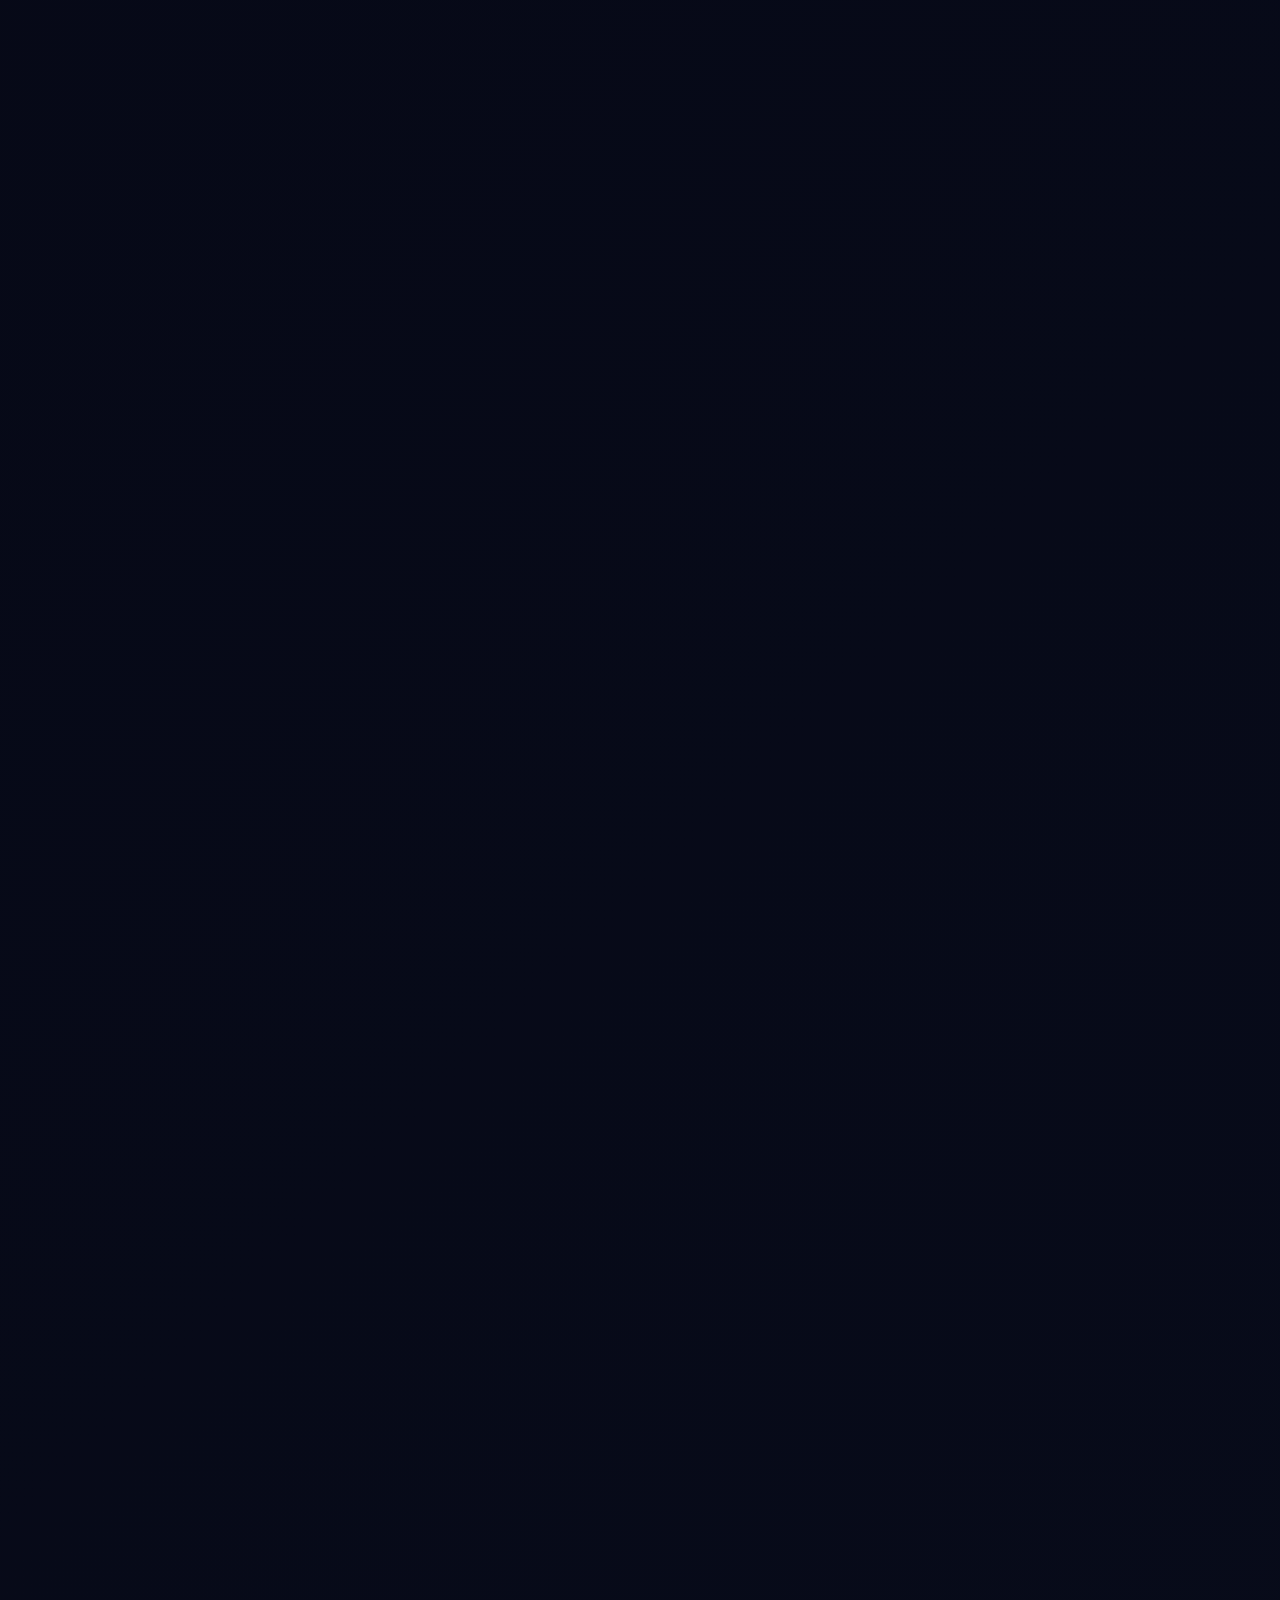
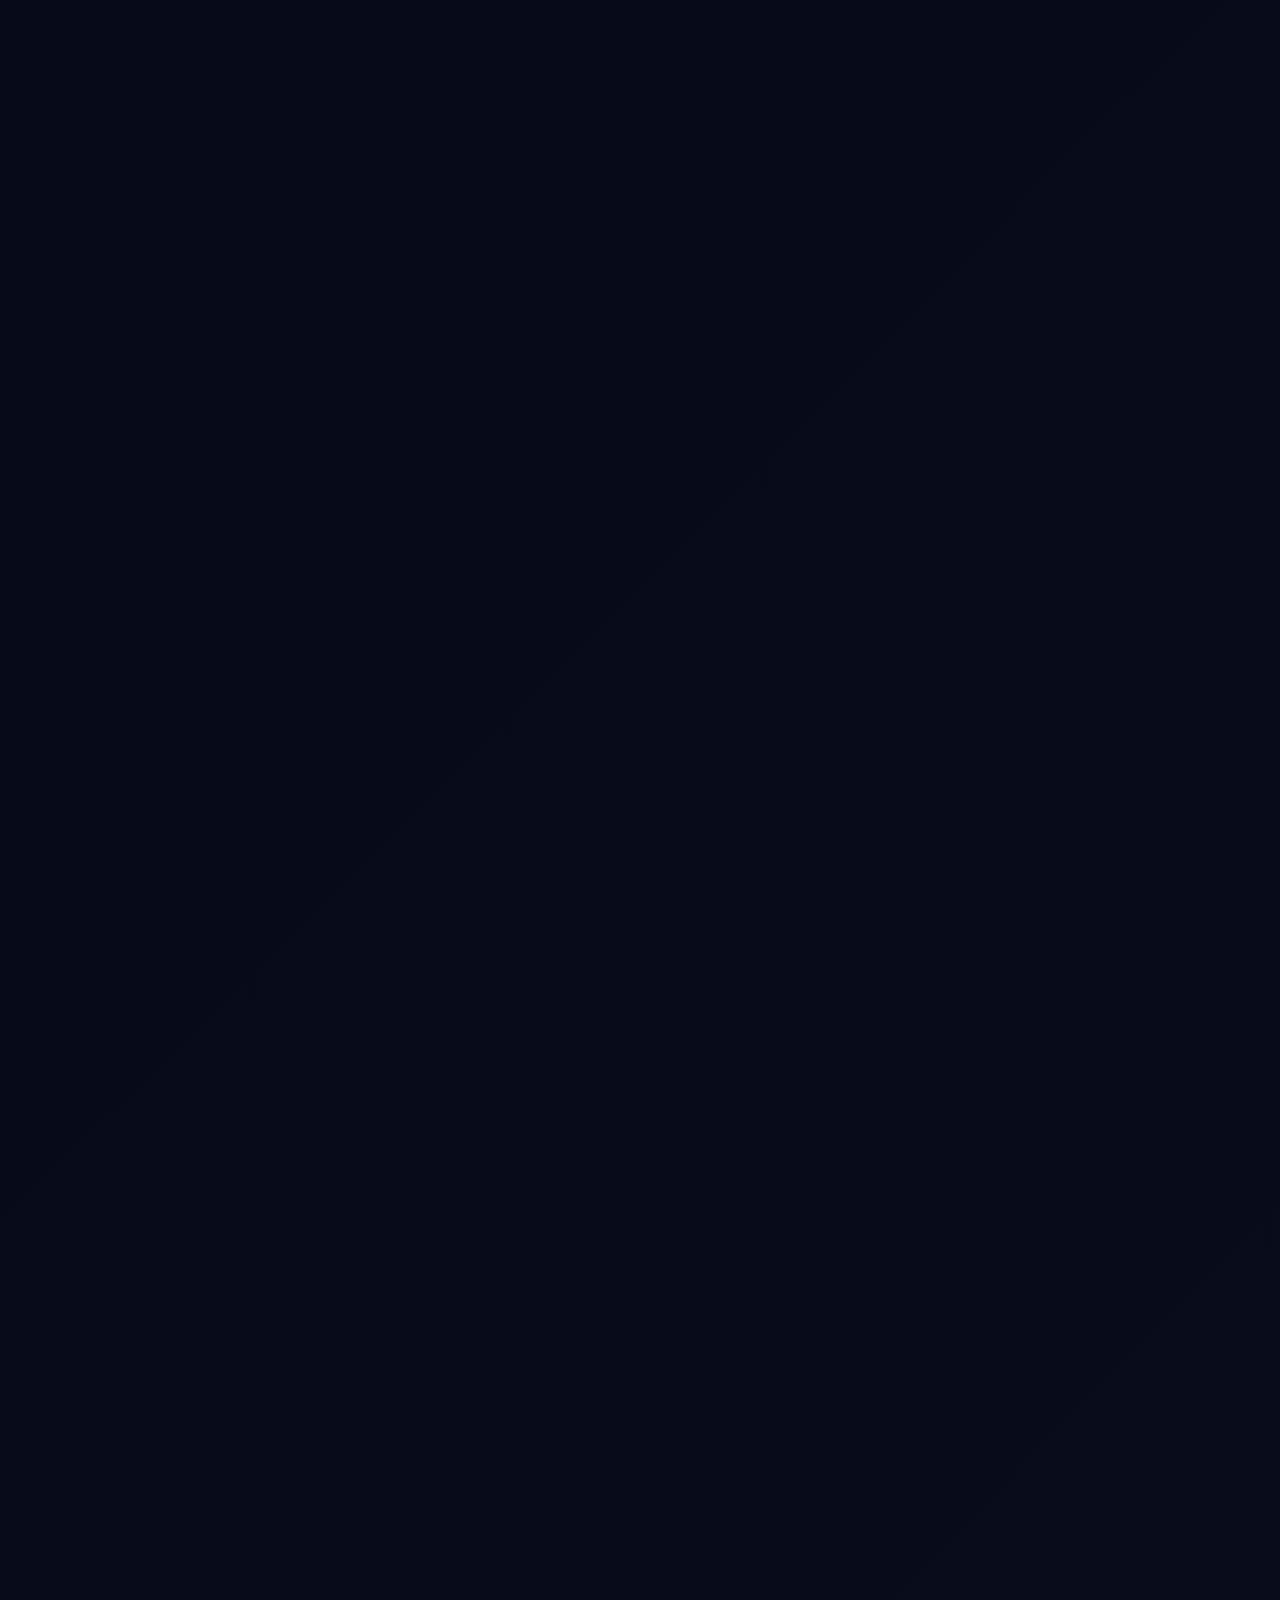
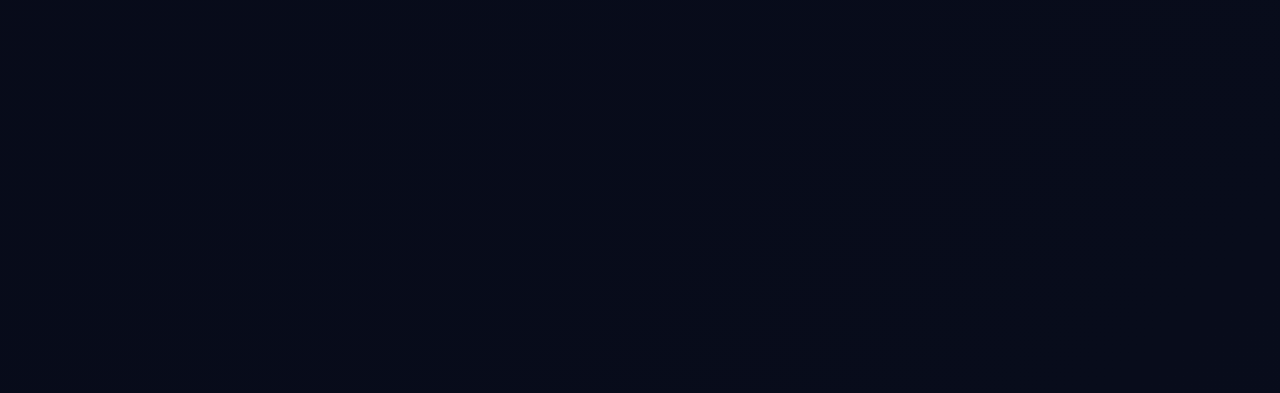
==== commit 5d0d87c4: "Strengthen portfolio credibility and recruiter UX" ====
--- a/index.html
+++ b/index.html
@@ -3,9 +3,9 @@
   <head>
     <meta charset="UTF-8" />
     <meta name="viewport" content="width=device-width, initial-scale=1.0" />
-    <meta name="description" content="Anuradha Sona is a Full Stack .NET Developer and Integration Engineer building enterprise applications, CTI-CRM integrations, and AI-powered automation for global clients." />
+    <meta name="description" content="Anuradha Sona is an AI integration and full-stack .NET engineer building enterprise applications, CTI-CRM integrations, and AI-powered automation for global clients." />
     <meta name="theme-color" content="#060816" />
-    <title>Anuradha Sona | Full Stack .NET Developer & Integration Engineer</title>
+    <title>Anuradha Sona | AI Integration Engineer & Full Stack .NET Developer</title>
     <link rel="stylesheet" href="css/base.css" />
     <link rel="stylesheet" href="css/components.css" />
     <link rel="stylesheet" href="css/animations.css" />
@@ -33,9 +33,9 @@
         <div class="hero-orb orb-two"></div>
         <div class="container hero-grid">
           <div class="hero-copy reveal">
-            <div class="eyebrow">Full Stack .NET Developer & Integration Engineer</div>
-            <h1>Building <span>enterprise-grade systems</span><br />with automation, integration, and AI.</h1>
-            <p class="section-copy">I deliver full-stack .NET applications, CTI-CRM integrations, and AI-powered automation for contact-center and enterprise workflows. My work spans ASP.NET Core, REST APIs, Angular, microservices, Cisco and Genesys platforms, Salesforce, ServiceNow, SAP, Zoho, and OpenAI-powered copilots.</p>
+            <div class="eyebrow">AI Integration Engineer & Full Stack .NET Developer</div>
+            <h1>Building <span>AI-powered enterprise workflows</span><br />with modern full-stack engineering.</h1>
+            <p class="section-copy">I build AI-enabled contact-center platforms, enterprise integrations, and full-stack .NET applications that reduce effort and accelerate business operations. My work spans ASP.NET Core, REST APIs, integration architecture, agentic AI, and cloud-ready delivery.</p>
             <div class="hero-actions">
               <a class="btn btn-primary" href="#projects">Explore projects</a>
               <a class="btn btn-secondary" href="#contact">Let’s connect</a>
@@ -44,7 +44,7 @@
               <li class="chip">.NET & ASP.NET Core</li>
               <li class="chip">CTI / CRM integrations</li>
               <li class="chip">Agentic AI</li>
-              <li class="chip">Cloud + automation</li>
+              <li class="chip">Cloud automation</li>
             </ul>
           </div>
           <aside class="hero-card panel parallax-card reveal">
@@ -53,11 +53,11 @@
             <p>Delhi, India · Open to remote, hybrid, and on-site roles</p>
             <div class="stat-grid">
               <div class="stat-box"><strong>3.3+</strong><span>Years experience</span></div>
-              <div class="stat-box"><strong>10+</strong><span>Projects delivered</span></div>
-              <div class="stat-box"><strong>5</strong><span>CRMs integrated</span></div>
-              <div class="stat-box"><strong>2</strong><span>Global projects</span></div>
-            </div>
-            <div class="chip">Available for full-stack, integration, and AI product roles</div>
+              <div class="stat-box"><strong>5+</strong><span>CRM / CTI platforms integrated</span></div>
+              <div class="stat-box"><strong>2</strong><span>International launches</span></div>
+              <div class="stat-box"><strong>1</strong><span>Agentic AI copilot in production</span></div>
+            </div>
+            <div class="chip">Available for AI integration, backend, and product engineering roles</div>
           </aside>
         </div>
       </section>
@@ -108,11 +108,11 @@
                 <span class="timeline-meta">Nov 2023 – Present</span>
               </div>
               <ul>
-                <li>Engineered CTI-CRM integration connectors across Cisco UCCE, UCCX, and Webex Contact Center with Salesforce, ServiceNow, SAP, Zoho, and Jack Henry.</li>
-                <li>Delivered two international client projects in Mexico and Kuwait end to end, from architecture through go-live, with direct client engagement.</li>
-                <li>Built UniSupervisor, a real-time monitoring dashboard on ASP.NET Core and SignalR, reducing supervisor response time by approximately 30%.</li>
-                <li>Integrated Agentic AI using LangChain and OpenAI GPT into UniAgent for real-time call summarization and next-best-action support, reducing average handling time by about 20%.</li>
-                <li>Architected UniCloud on Genesys Cloud to automate employee lifecycle and WebRTC phone provisioning, cutting manual effort by roughly 60%.</li>
+                <li>Engineered CTI-CRM integration connectors across Cisco UCCE, UCCX, and Webex Contact Center with Salesforce, ServiceNow, SAP, Zoho, and Jack Henry, enabling unified agent workflows across 5+ enterprise platforms.</li>
+                <li>Delivered two international client projects in Mexico and Kuwait end to end, from architecture to go-live, with direct client engagement and production deployment.</li>
+                <li>Built UniSupervisor, a real-time supervisor dashboard on ASP.NET Core and SignalR, reducing supervisor response time by about 30%.</li>
+                <li>Integrated agentic AI with LangChain and OpenAI GPT into UniAgent for summarization and next-best-action support, cutting average handling time by roughly 20%.</li>
+                <li>Architected UniCloud on Genesys Cloud to automate employee lifecycle and WebRTC phone provisioning, reducing manual provisioning effort by about 60%.</li>
               </ul>
             </article>
             <article class="timeline-card">
@@ -139,24 +139,28 @@
               <h3>Webex CTI-CRM Integration Suite</h3>
               <p>Delivered enterprise connectors for Webex Contact Center with five CRMs — Salesforce, ServiceNow, SAP, Zoho, and Jack Henry — supporting screen pop, call logging, and workflow automation.</p>
               <div class="tag-row"><span class="tag">ASP.NET Core</span><span class="tag">REST APIs</span><span class="tag">CTI</span><span class="tag">CRM</span></div>
+              <p class="project-note">Private client implementation; code not shared publicly.</p>
             </article>
             <article class="project-card reveal">
               <div class="tag-row"><span class="tag">Professional</span></div>
               <h3>UniCloud Automation Platform</h3>
               <p>Built a Genesys Cloud-based lifecycle automation platform for employee provisioning and WebRTC phone setup, reducing manual effort by around 60%.</p>
               <div class="tag-row"><span class="tag">Genesys Cloud</span><span class="tag">WebRTC</span><span class="tag">Automation</span></div>
+              <p class="project-note">Private enterprise platform; source code remains internal.</p>
             </article>
             <article class="project-card reveal">
               <div class="tag-row"><span class="tag">Professional</span></div>
               <h3>UniSupervisor Dashboard</h3>
               <p>Built a real-time supervisor experience for monitoring agents and analytics through SignalR-backed interfaces and live data views.</p>
               <div class="tag-row"><span class="tag">SignalR</span><span class="tag">ASP.NET Core</span><span class="tag">Analytics</span></div>
+              <p class="project-note">Client-facing product; repository is private.</p>
             </article>
             <article class="project-card reveal">
               <div class="tag-row"><span class="tag">AI product</span></div>
               <h3>AIContentHub.API</h3>
               <p>Created a modular .NET 8 API for media processing, Whisper transcription, and GPT-based content generation for intelligent digital workflows.</p>
               <div class="tag-row"><span class="tag">.NET 8</span><span class="tag">OpenAI</span><span class="tag">Whisper</span><span class="tag">Azure</span></div>
+              <a class="project-link" href="https://github.com/anuradhasona/AIContentHub.API" target="_blank" rel="noreferrer">View repository</a>
             </article>
           </div>
         </div>
@@ -170,31 +174,31 @@
             <div class="panel reveal">
               <h3>AI & intelligent systems</h3>
               <div class="skill-list">
-                <div class="skill-item"><strong>Agentic AI</strong><span>Advanced</span></div>
-                <div class="skill-item"><strong>OpenAI GPT</strong><span>Advanced</span></div>
+                <div class="skill-item"><strong>Agentic AI</strong><span>Expert</span></div>
+                <div class="skill-item"><strong>OpenAI GPT</strong><span>Expert</span></div>
                 <div class="skill-item"><strong>Whisper AI</strong><span>Advanced</span></div>
                 <div class="skill-item"><strong>LangChain</strong><span>Advanced</span></div>
-                <div class="skill-item"><strong>Prompt engineering</strong><span>Proficient</span></div>
+                <div class="skill-item"><strong>Prompt engineering</strong><span>Advanced</span></div>
               </div>
             </div>
             <div class="panel reveal">
               <h3>Backend & integrations</h3>
               <div class="skill-list">
-                <div class="skill-item"><strong>C# / .NET</strong><span>Daily</span></div>
-                <div class="skill-item"><strong>ASP.NET Core</strong><span>Daily</span></div>
+                <div class="skill-item"><strong>C# / .NET</strong><span>Expert</span></div>
+                <div class="skill-item"><strong>ASP.NET Core</strong><span>Expert</span></div>
                 <div class="skill-item"><strong>REST APIs / SignalR</strong><span>Advanced</span></div>
                 <div class="skill-item"><strong>Cisco / Webex / Genesys</strong><span>Advanced</span></div>
-                <div class="skill-item"><strong>Salesforce / SAP / Zoho</strong><span>Proficient</span></div>
+                <div class="skill-item"><strong>Salesforce / SAP / Zoho</strong><span>Advanced</span></div>
               </div>
             </div>
             <div class="panel reveal">
               <h3>Frontend & tools</h3>
               <div class="skill-list">
-                <div class="skill-item"><strong>Angular / TypeScript</strong><span>Proficient</span></div>
-                <div class="skill-item"><strong>JavaScript / HTML / CSS</strong><span>Proficient</span></div>
-                <div class="skill-item"><strong>SQL Server / EF</strong><span>Daily</span></div>
-                <div class="skill-item"><strong>Azure / AWS / Docker</strong><span>Proficient</span></div>
-                <div class="skill-item"><strong>Git / GitHub / CI/CD</strong><span>Daily</span></div>
+                <div class="skill-item"><strong>Angular / TypeScript</strong><span>Advanced</span></div>
+                <div class="skill-item"><strong>JavaScript / HTML / CSS</strong><span>Advanced</span></div>
+                <div class="skill-item"><strong>SQL Server / EF</strong><span>Advanced</span></div>
+                <div class="skill-item"><strong>Azure / AWS / Docker</strong><span>Working</span></div>
+                <div class="skill-item"><strong>Git / GitHub / CI/CD</strong><span>Advanced</span></div>
               </div>
             </div>
           </div>
@@ -214,13 +218,10 @@
             </div>
           </div>
           <div class="contact-card panel reveal">
-            <h3 style="margin-top:0;">Say hello</h3>
-            <form class="contact-form">
-              <input type="text" name="name" placeholder="Your name" required />
-              <input type="email" name="email" placeholder="Your email" required />
-              <textarea name="message" placeholder="Tell me about the role or project"></textarea>
-              <button class="btn btn-primary" type="submit">Send message</button>
-            </form>
+            <h3 style="margin-top:0;">Start a conversation</h3>
+            <p class="contact-card-copy">For roles, collaborations, or product conversations, email directly and I’ll reply within 1–2 business days.</p>
+            <a class="btn btn-primary" href="mailto:anuradhasona179@gmail.com?subject=Portfolio%20Inquiry&body=Hi%20Anuradha%2C%20I%20saw%20your%20portfolio%20and%20would%20like%20to%20connect." target="_self">Email Anuradha</a>
+            <p class="contact-card-copy" style="margin-top:0.8rem;">Prefer LinkedIn? <a class="inline-link" href="https://www.linkedin.com/in/anuradhasona" target="_blank" rel="noreferrer">Open my profile</a>.</p>
           </div>
         </div>
       </section>
--- a/css/components.css
+++ b/css/components.css
@@ -298,7 +298,17 @@
   border-radius: 999px;
   border: 1px solid rgba(255, 255, 255, 0.08);
 }
-
+.project-note {
+  margin: 0;
+  color: var(--muted);
+  font-size: 0.88rem;
+}
+
+.project-link {
+  margin-top: auto;
+  font-weight: 600;
+  color: var(--accent);
+}
 .skills-grid {
   display: grid;
   grid-template-columns: repeat(3, minmax(0, 1fr));
@@ -325,7 +335,15 @@
   border: 1px solid rgba(255, 255, 255, 0.08);
   background: rgba(255, 255, 255, 0.03);
 }
-
+.contact-card-copy {
+  color: var(--muted);
+  margin: 0 0 0.9rem;
+}
+
+.inline-link {
+  color: var(--accent);
+  font-weight: 600;
+}
 .contact-list {
   display: grid;
   gap: 0.7rem;
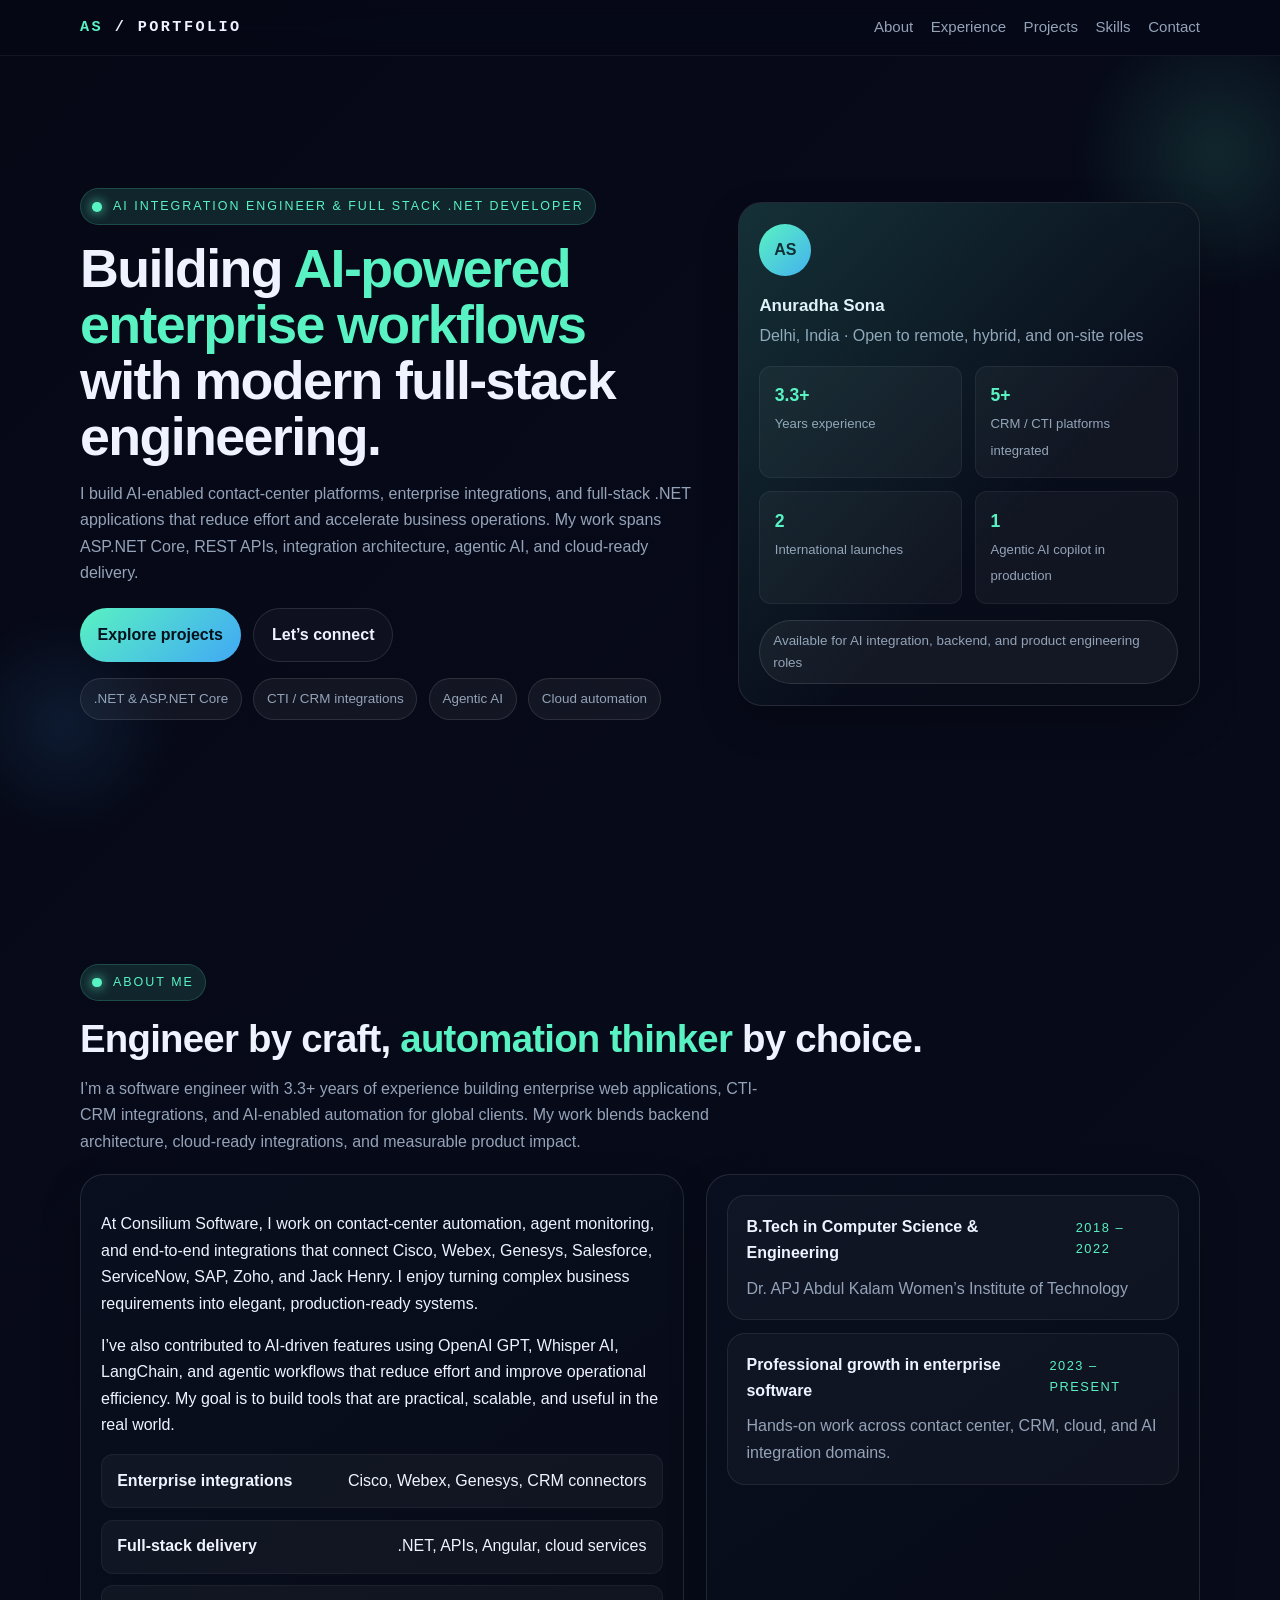
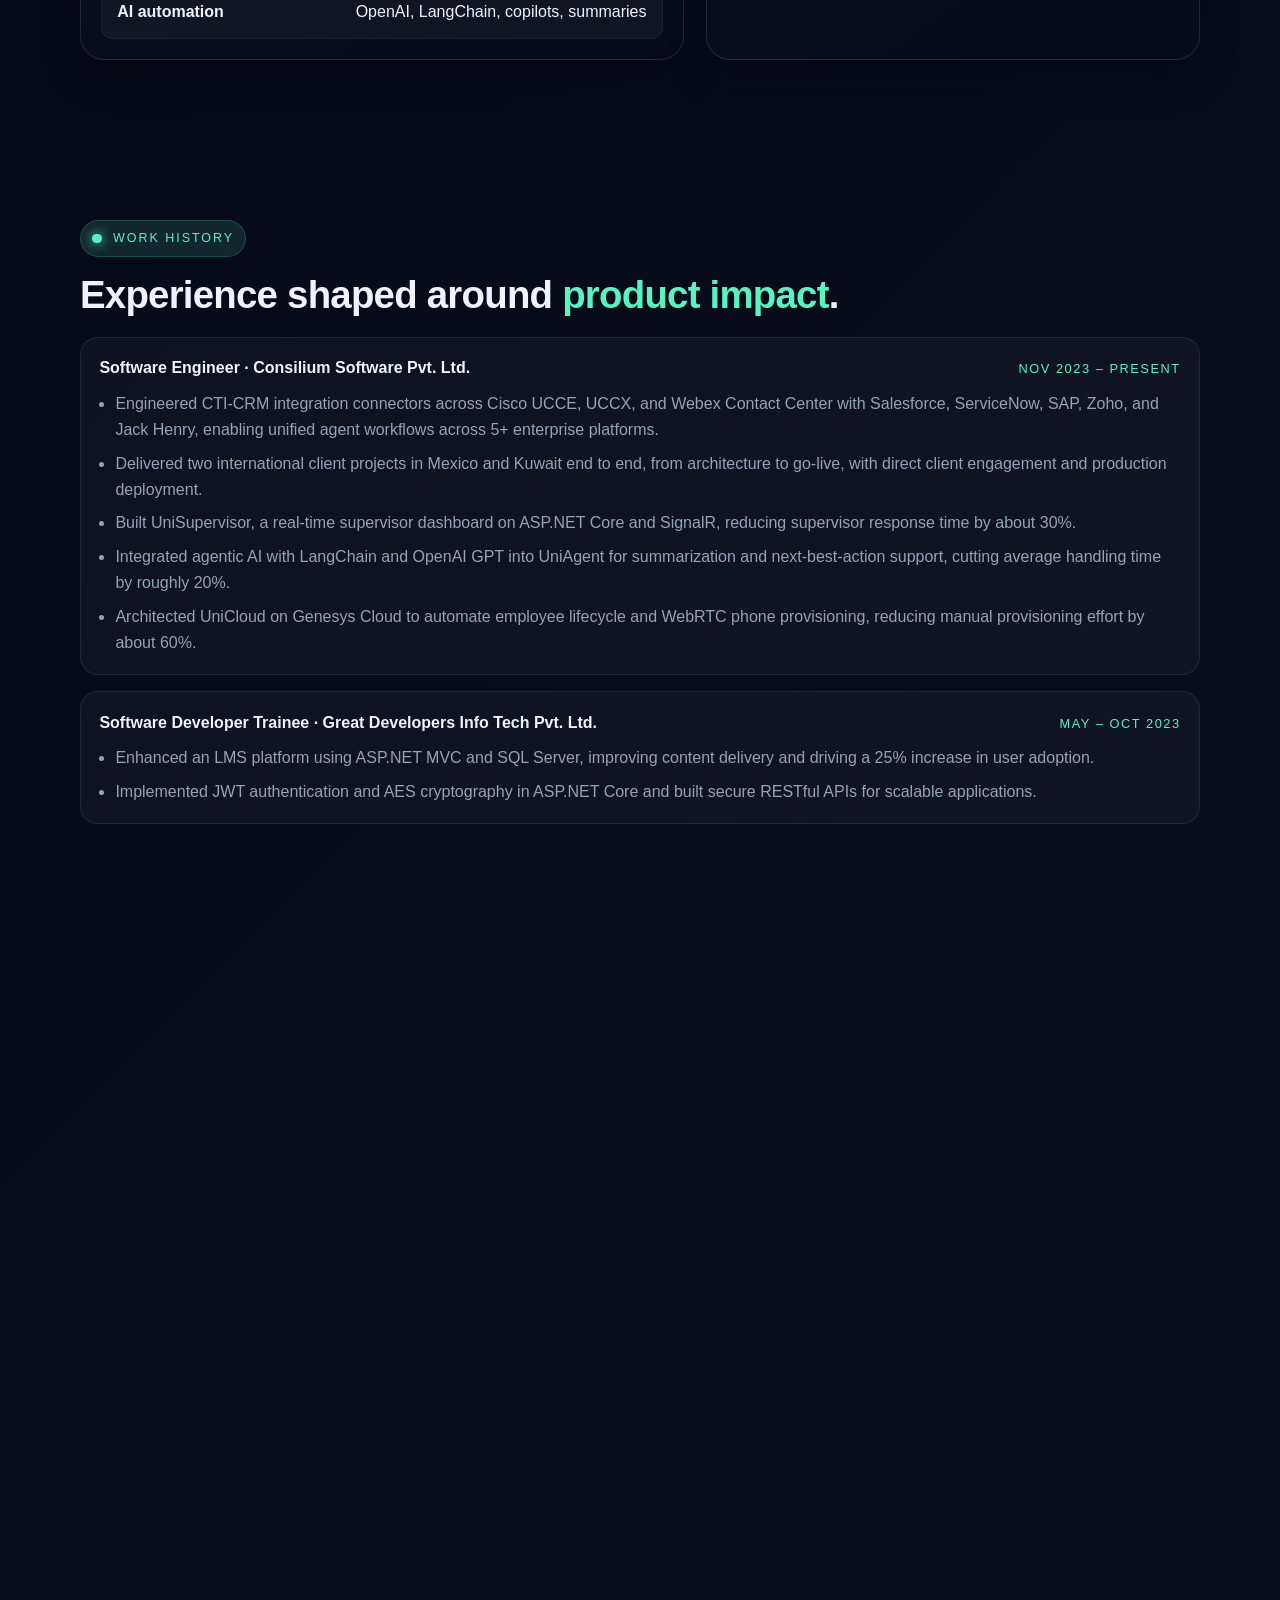
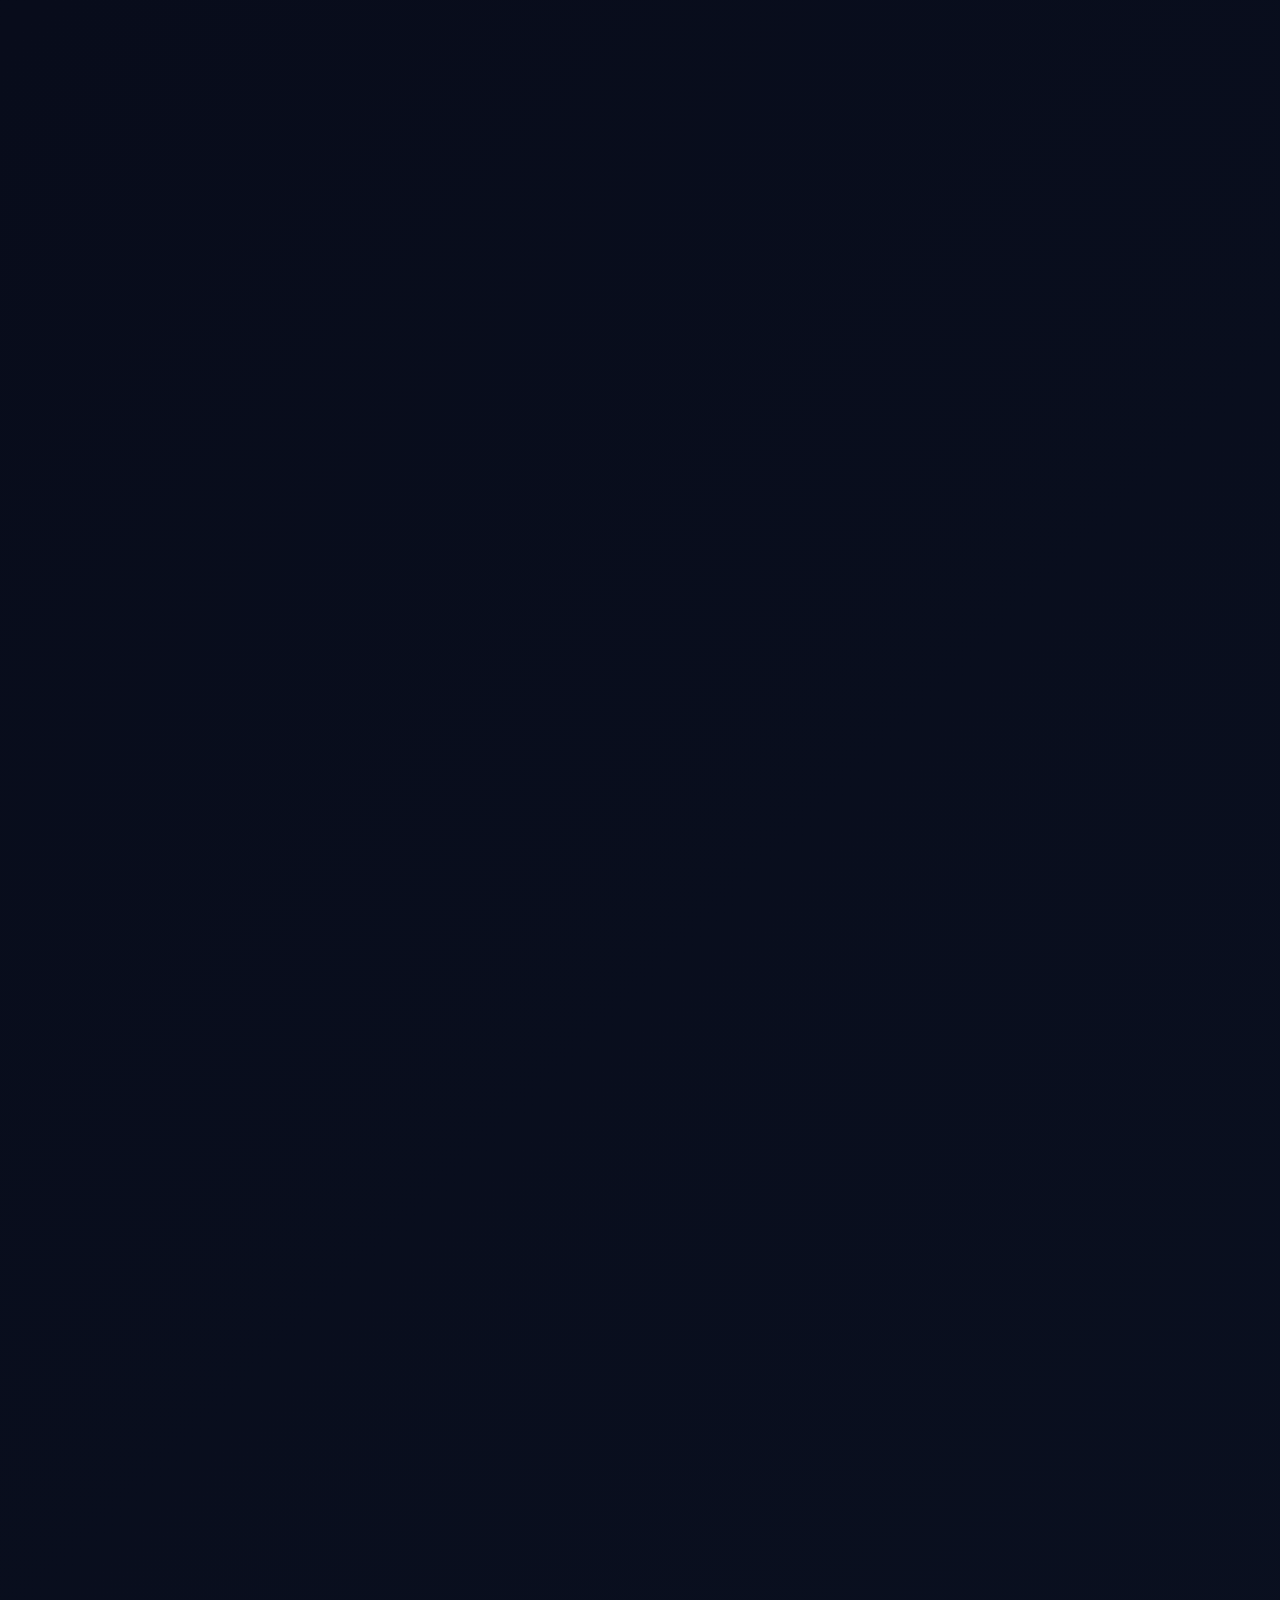
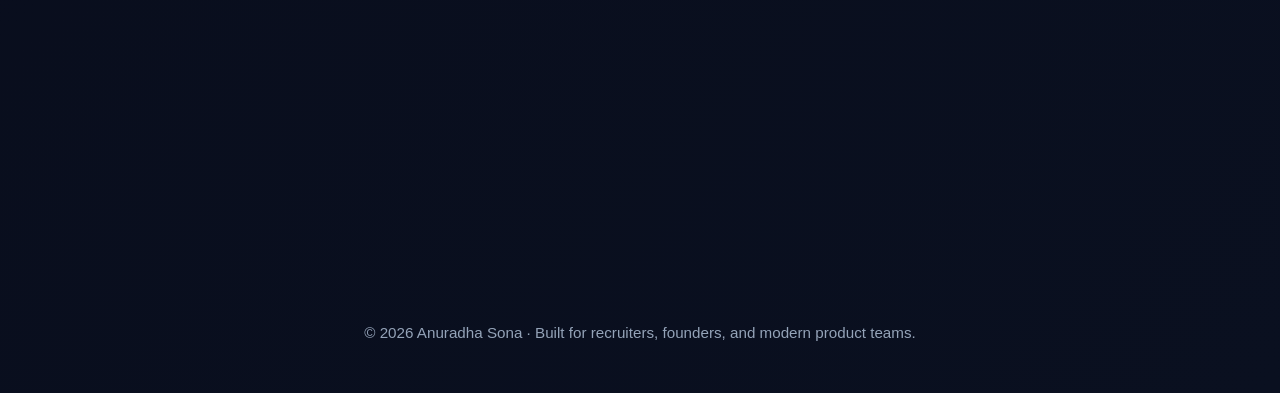
==== commit c3802254: "Finalize portfolio link accuracy" ====
--- a/index.html
+++ b/index.html
@@ -160,7 +160,7 @@
               <h3>AIContentHub.API</h3>
               <p>Created a modular .NET 8 API for media processing, Whisper transcription, and GPT-based content generation for intelligent digital workflows.</p>
               <div class="tag-row"><span class="tag">.NET 8</span><span class="tag">OpenAI</span><span class="tag">Whisper</span><span class="tag">Azure</span></div>
-              <a class="project-link" href="https://github.com/anuradhasona/AIContentHub.API" target="_blank" rel="noreferrer">View repository</a>
+              <a class="project-link" href="https://github.com/anuradhasona" target="_blank" rel="noreferrer">View GitHub profile</a>
             </article>
           </div>
         </div>
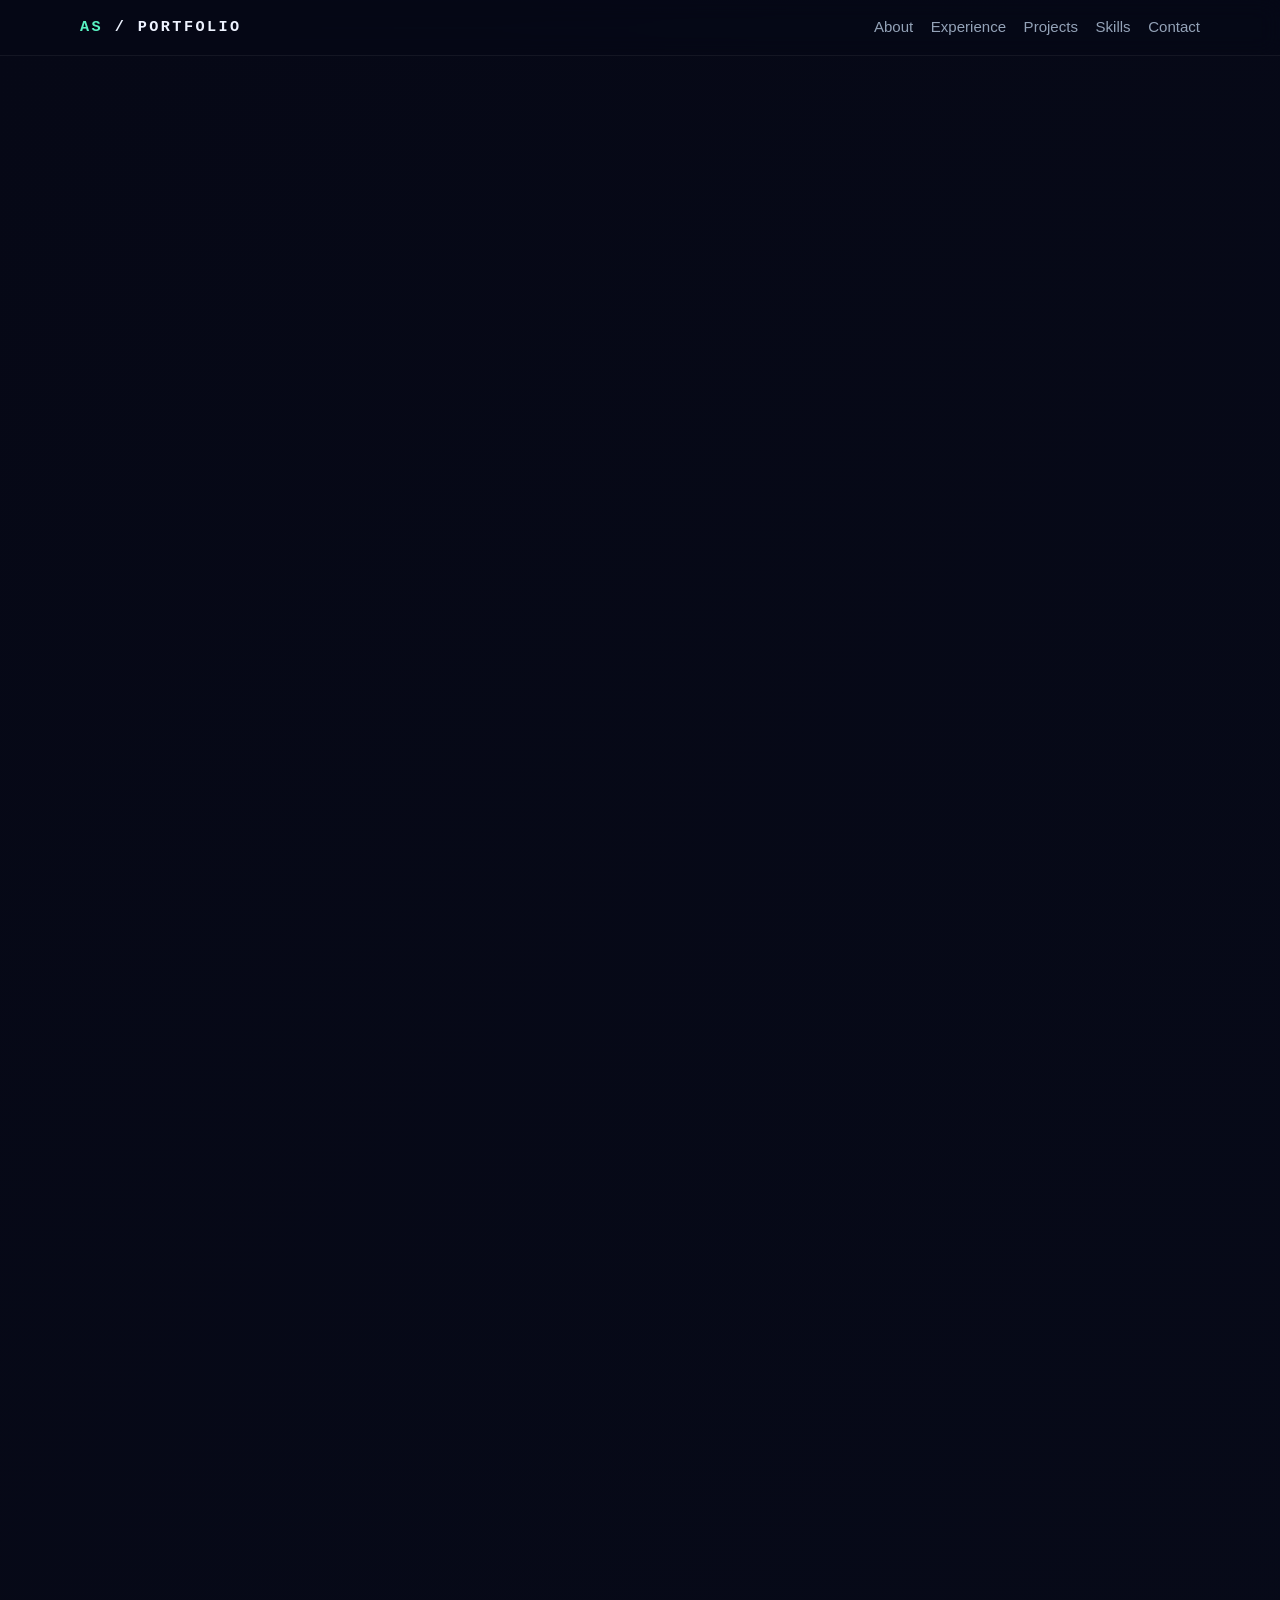
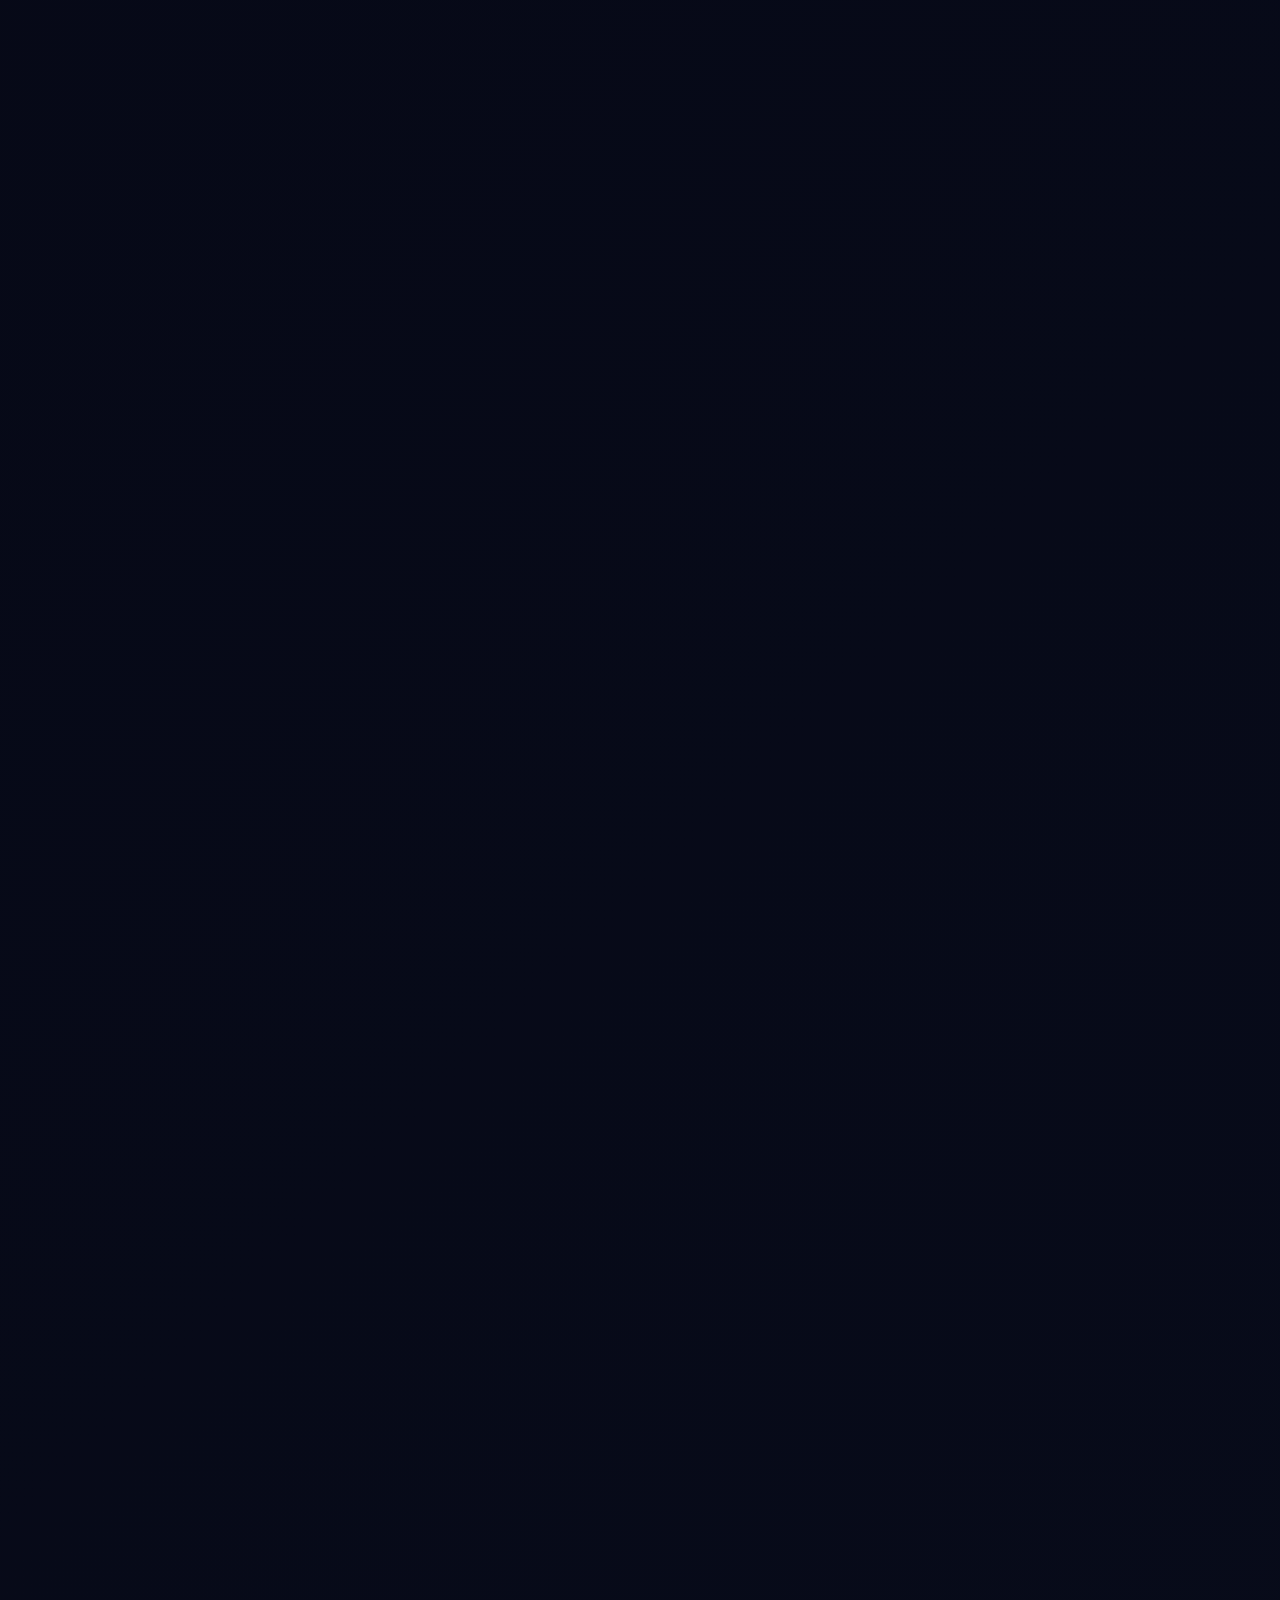
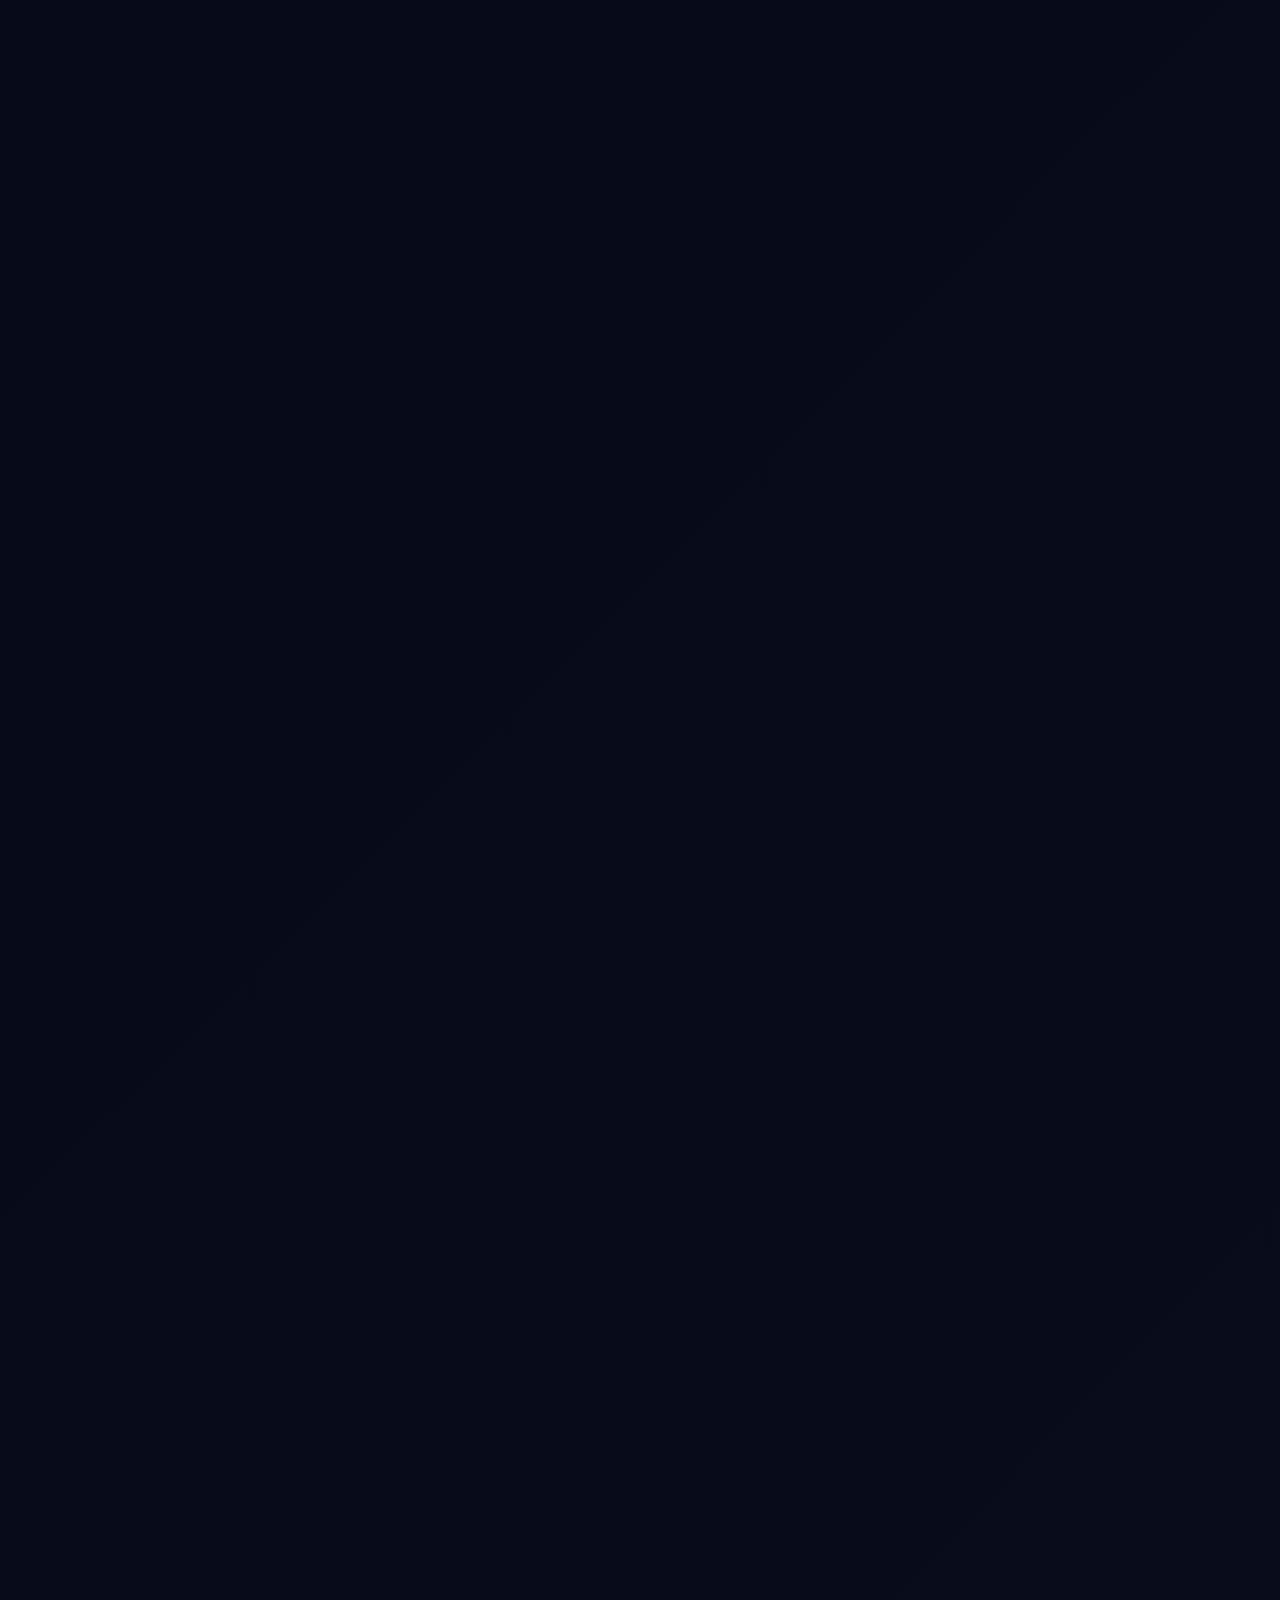
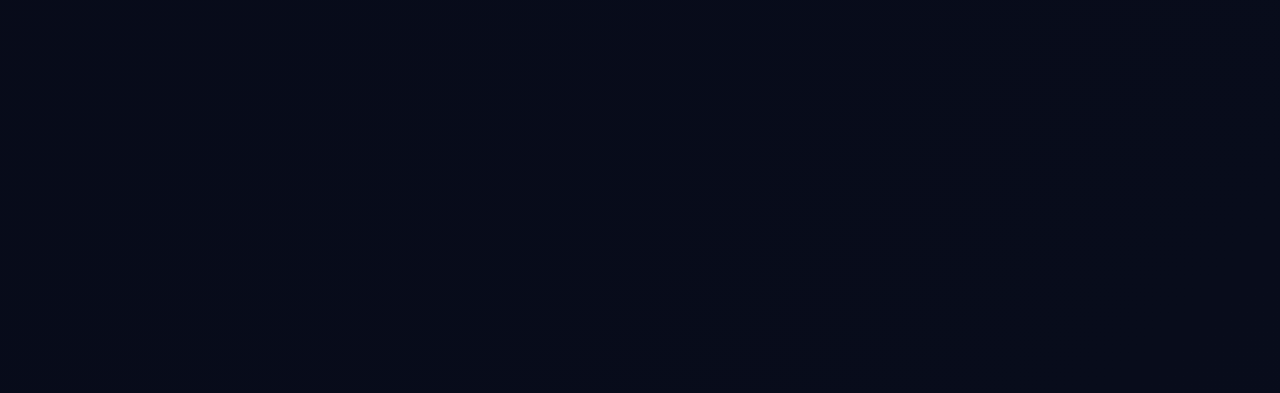
==== commit 197f60dd: "Route contact email to Gmail compose" ====
--- a/index.html
+++ b/index.html
@@ -212,7 +212,7 @@
             <h2 class="section-title">Open to <span>high-impact roles</span> and collaborations.</h2>
             <p class="section-copy">If you’re hiring for full-stack engineering, integration architecture, contact-center automation, or AI-enabled product work, I’d love to connect.</p>
             <div class="contact-list">
-              <a class="contact-link" href="mailto:anuradhasona179@gmail.com"><span>Email</span><strong>anuradhasona179@gmail.com</strong></a>
+              <a class="contact-link" href="https://mail.google.com/mail/?view=cm&fs=1&to=anuradhasona179@gmail.com&su=Portfolio%20Inquiry&body=Hi%20Anuradha%2C%20I%20saw%20your%20portfolio%20and%20would%20like%20to%20connect." target="_blank" rel="noopener noreferrer"><span>Email</span><strong>anuradhasona179@gmail.com</strong></a>
               <a class="contact-link" href="https://github.com/anuradhasona" target="_blank" rel="noreferrer"><span>GitHub</span><strong>anuradhasona</strong></a>
               <a class="contact-link" href="https://www.linkedin.com/in/anuradhasona" target="_blank" rel="noreferrer"><span>LinkedIn</span><strong>anuradhasona</strong></a>
             </div>
@@ -220,7 +220,7 @@
           <div class="contact-card panel reveal">
             <h3 style="margin-top:0;">Start a conversation</h3>
             <p class="contact-card-copy">For roles, collaborations, or product conversations, email directly and I’ll reply within 1–2 business days.</p>
-            <a class="btn btn-primary" href="mailto:anuradhasona179@gmail.com?subject=Portfolio%20Inquiry&body=Hi%20Anuradha%2C%20I%20saw%20your%20portfolio%20and%20would%20like%20to%20connect." target="_self">Email Anuradha</a>
+            <a class="btn btn-primary" href="https://mail.google.com/mail/?view=cm&fs=1&to=anuradhasona179@gmail.com&su=Portfolio%20Inquiry&body=Hi%20Anuradha%2C%20I%20saw%20your%20portfolio%20and%20would%20like%20to%20connect." target="_blank" rel="noopener noreferrer">Email Anuradha</a>
             <p class="contact-card-copy" style="margin-top:0.8rem;">Prefer LinkedIn? <a class="inline-link" href="https://www.linkedin.com/in/anuradhasona" target="_blank" rel="noreferrer">Open my profile</a>.</p>
           </div>
         </div>
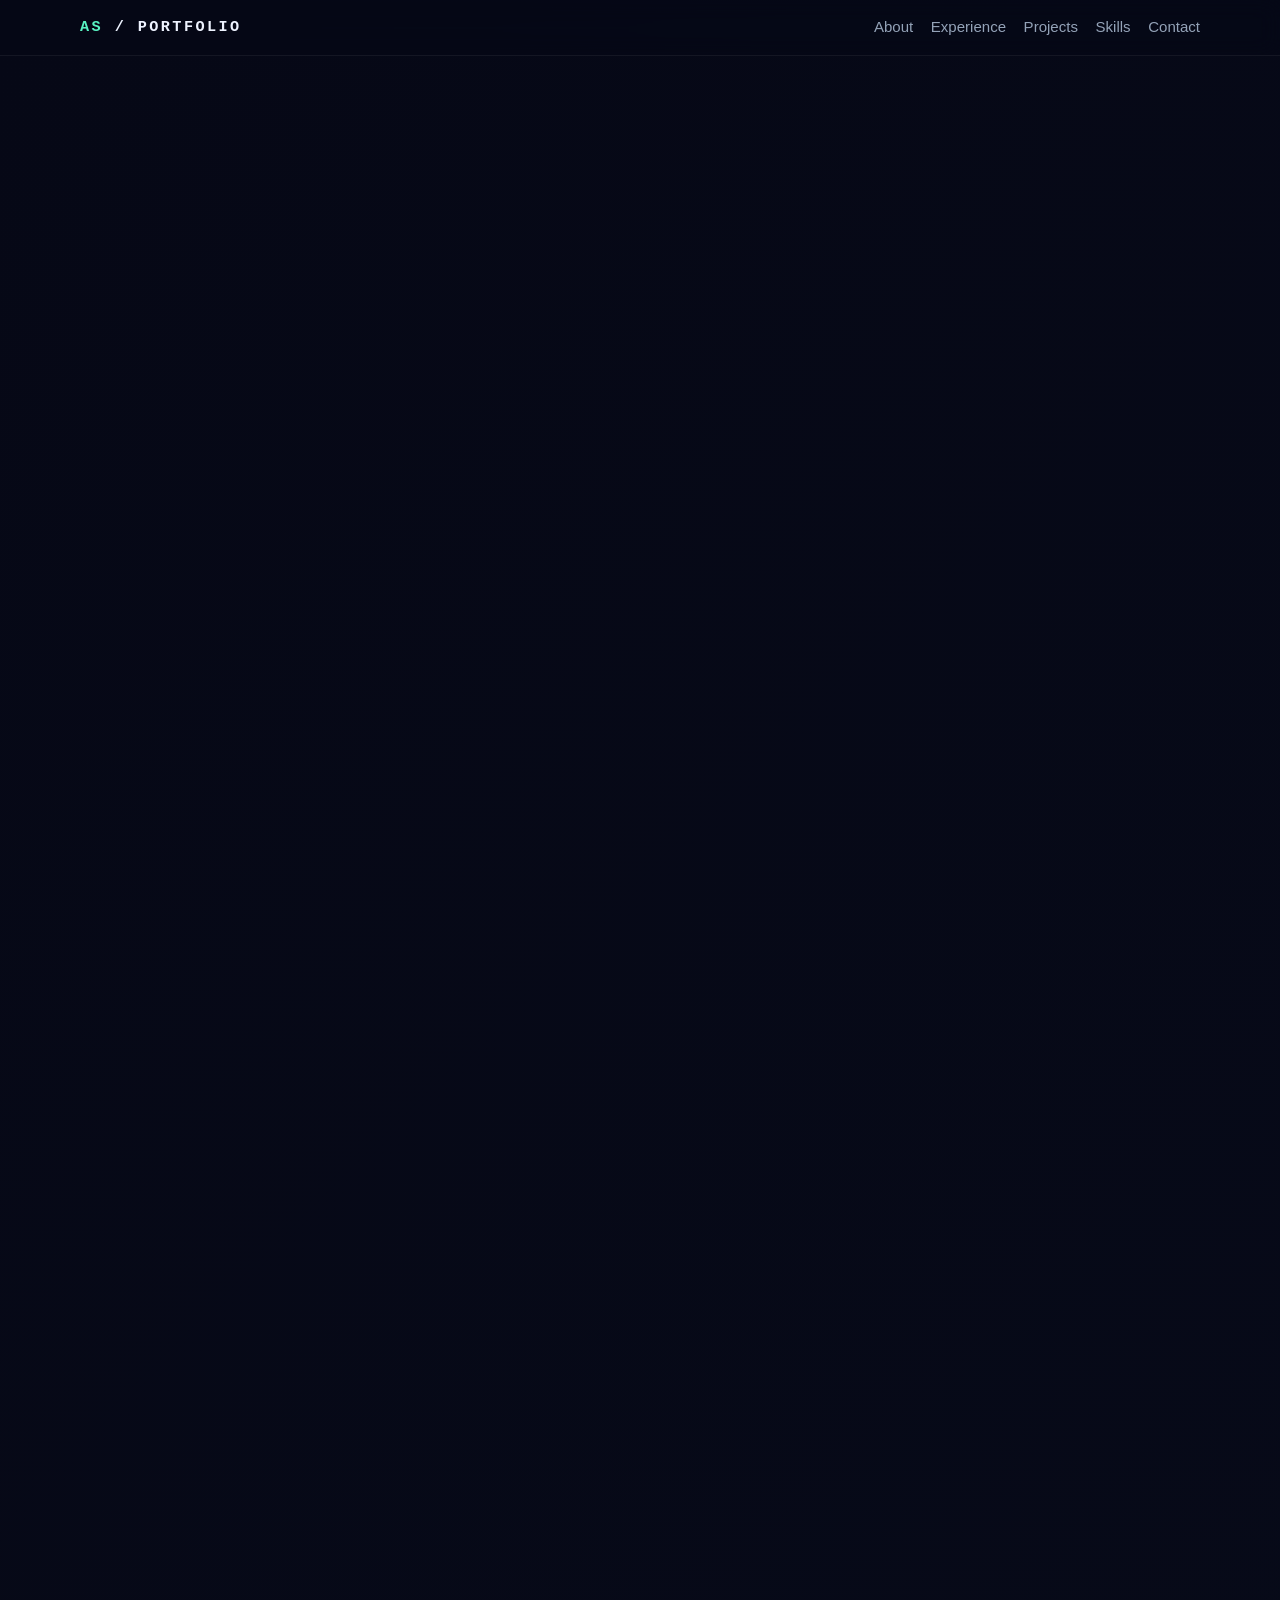
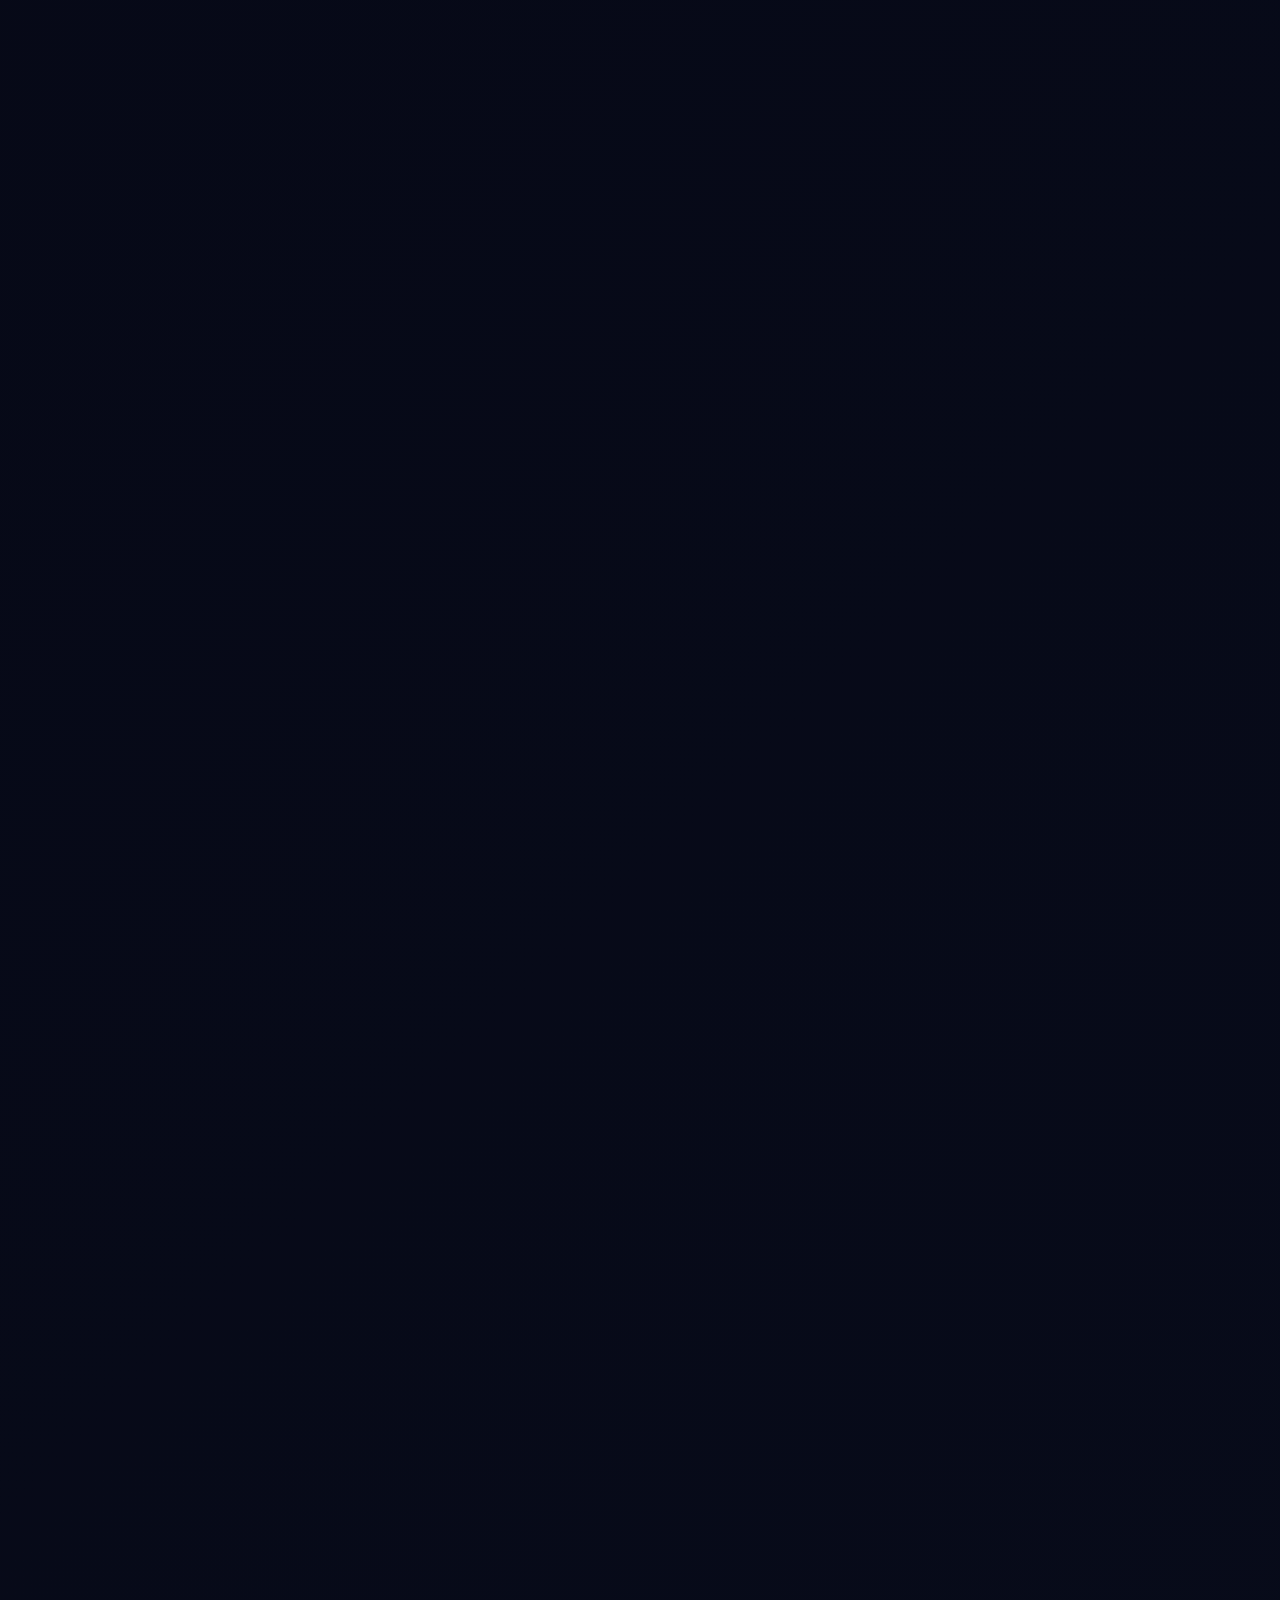
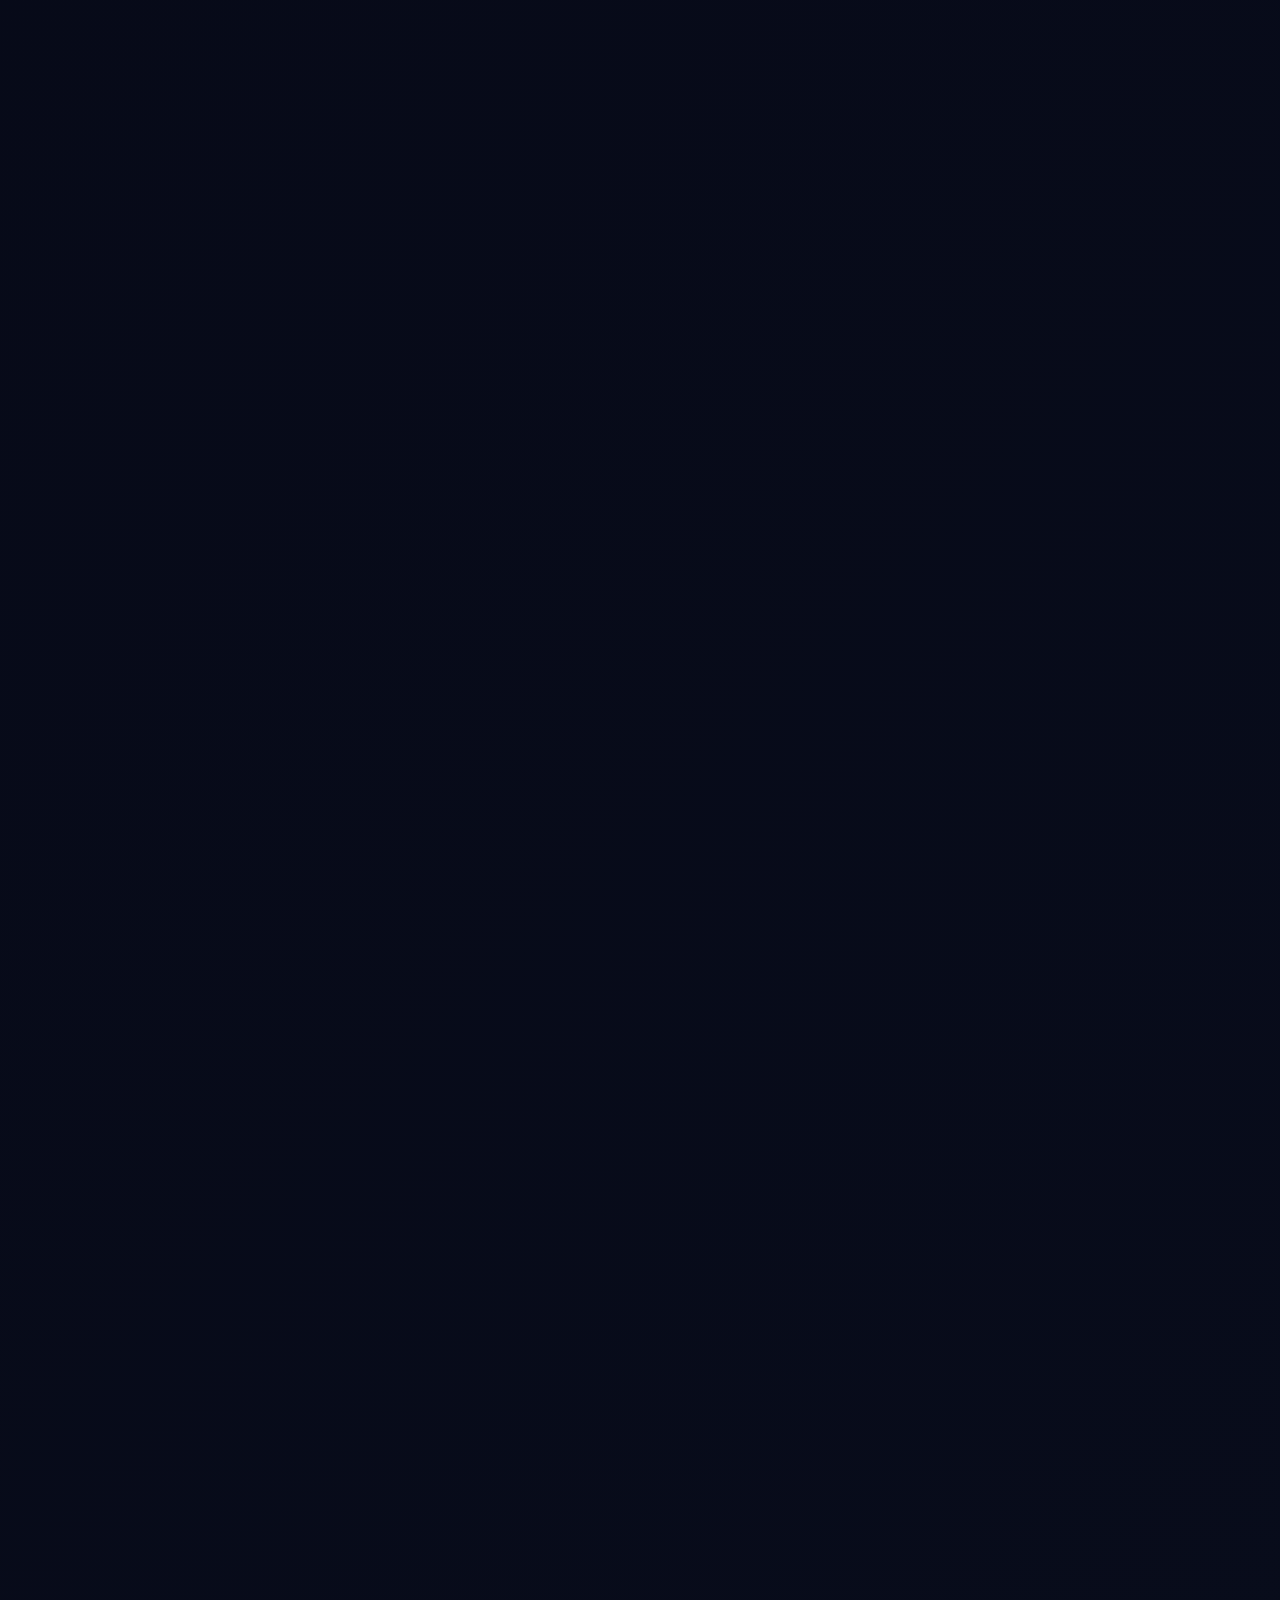
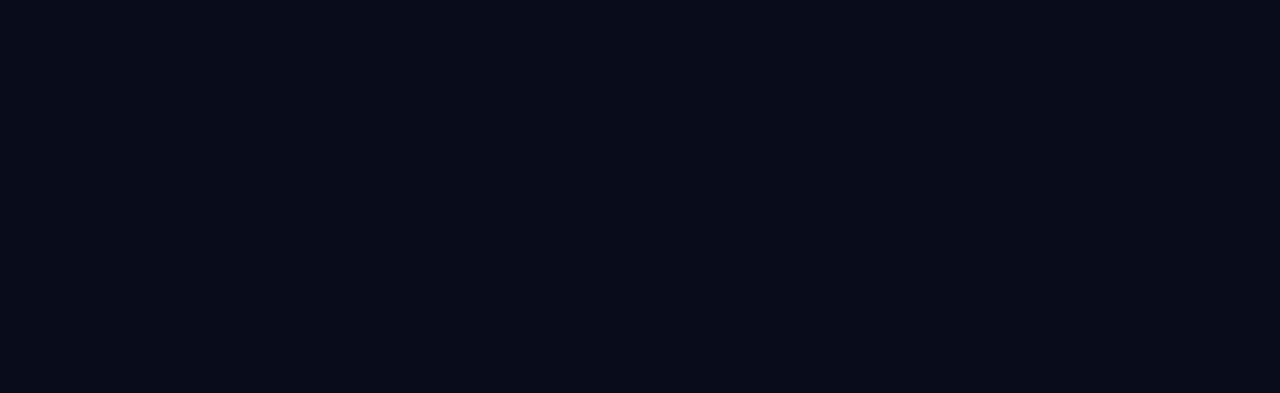
==== commit 2b6260e4: "Adjust hero stats wording" ====
--- a/index.html
+++ b/index.html
@@ -53,8 +53,8 @@
             <p>Delhi, India · Open to remote, hybrid, and on-site roles</p>
             <div class="stat-grid">
               <div class="stat-box"><strong>3.3+</strong><span>Years experience</span></div>
-              <div class="stat-box"><strong>5+</strong><span>CRM / CTI platforms integrated</span></div>
-              <div class="stat-box"><strong>2</strong><span>International launches</span></div>
+              <div class="stat-box"><strong>10+</strong><span>CRM integrations</span></div>
+              <div class="stat-box"><strong>5</strong><span>International launches</span></div>
               <div class="stat-box"><strong>1</strong><span>Agentic AI copilot in production</span></div>
             </div>
             <div class="chip">Available for AI integration, backend, and product engineering roles</div>
